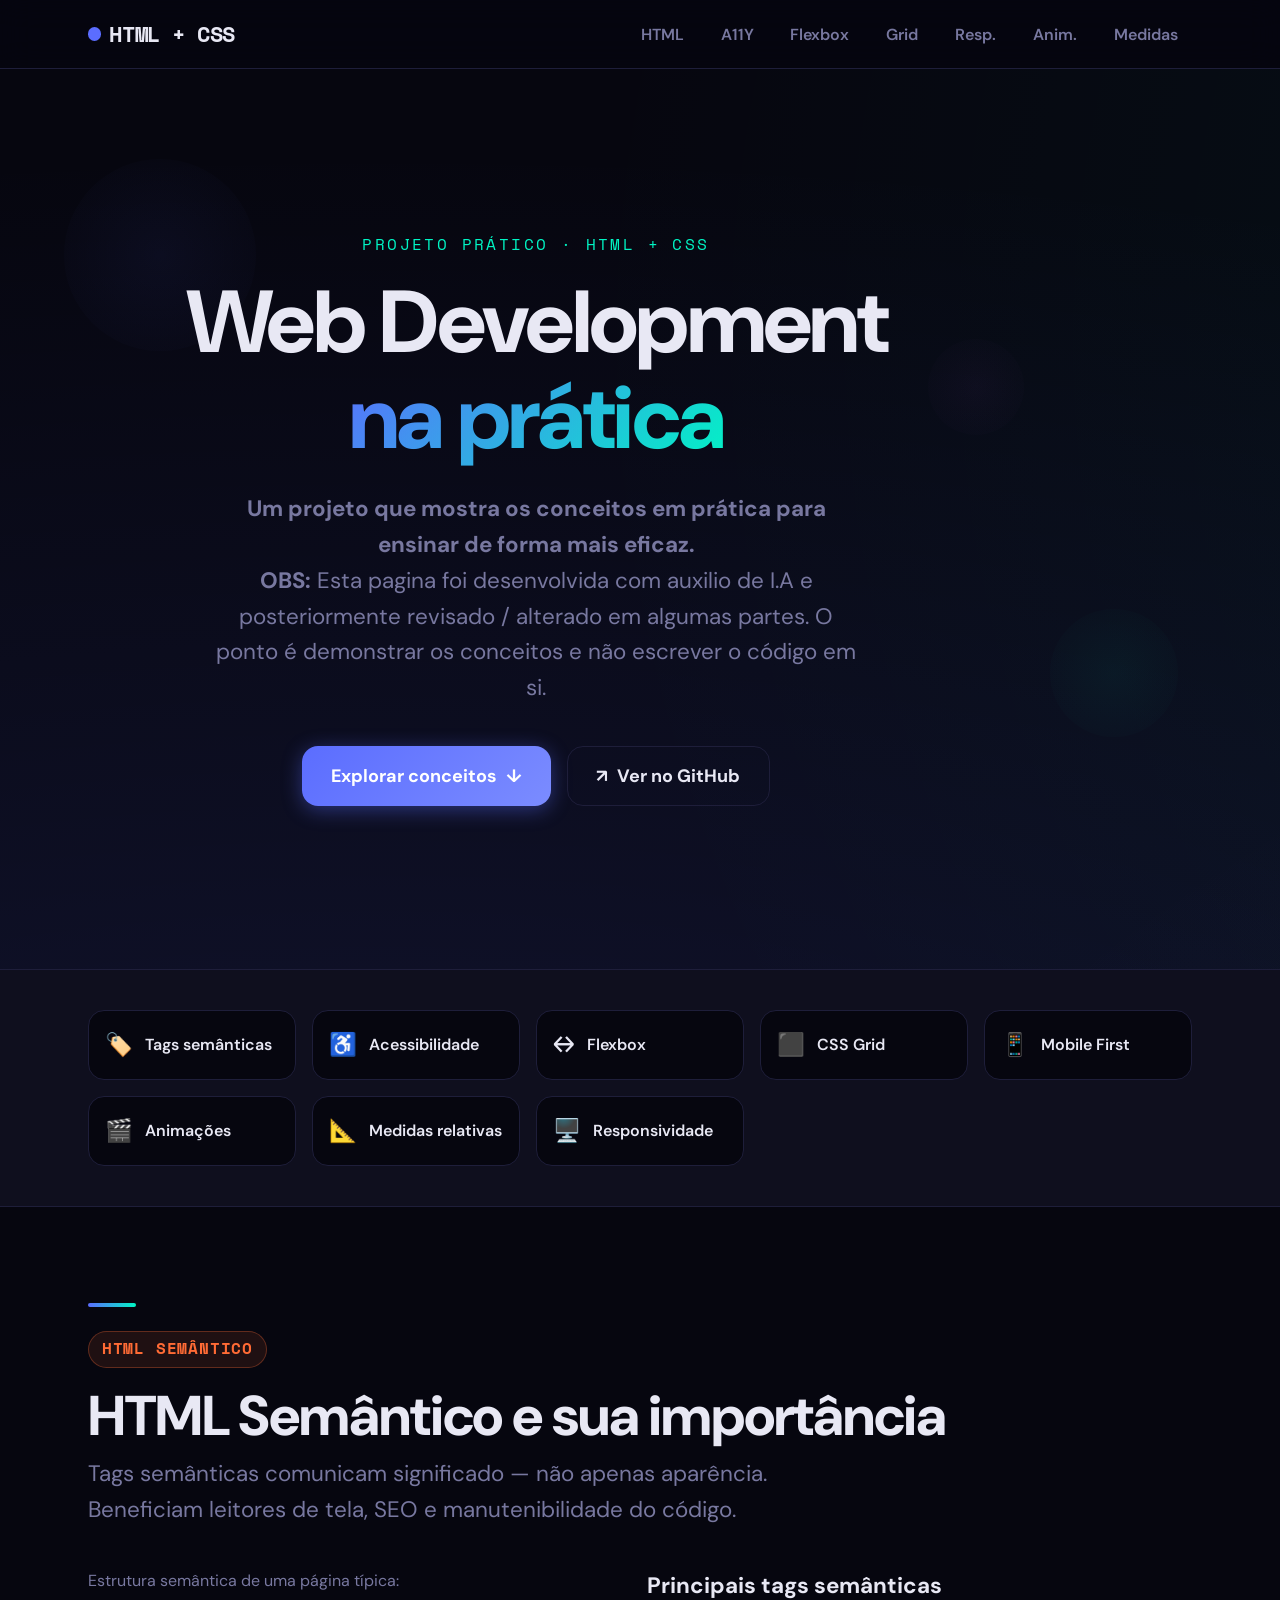
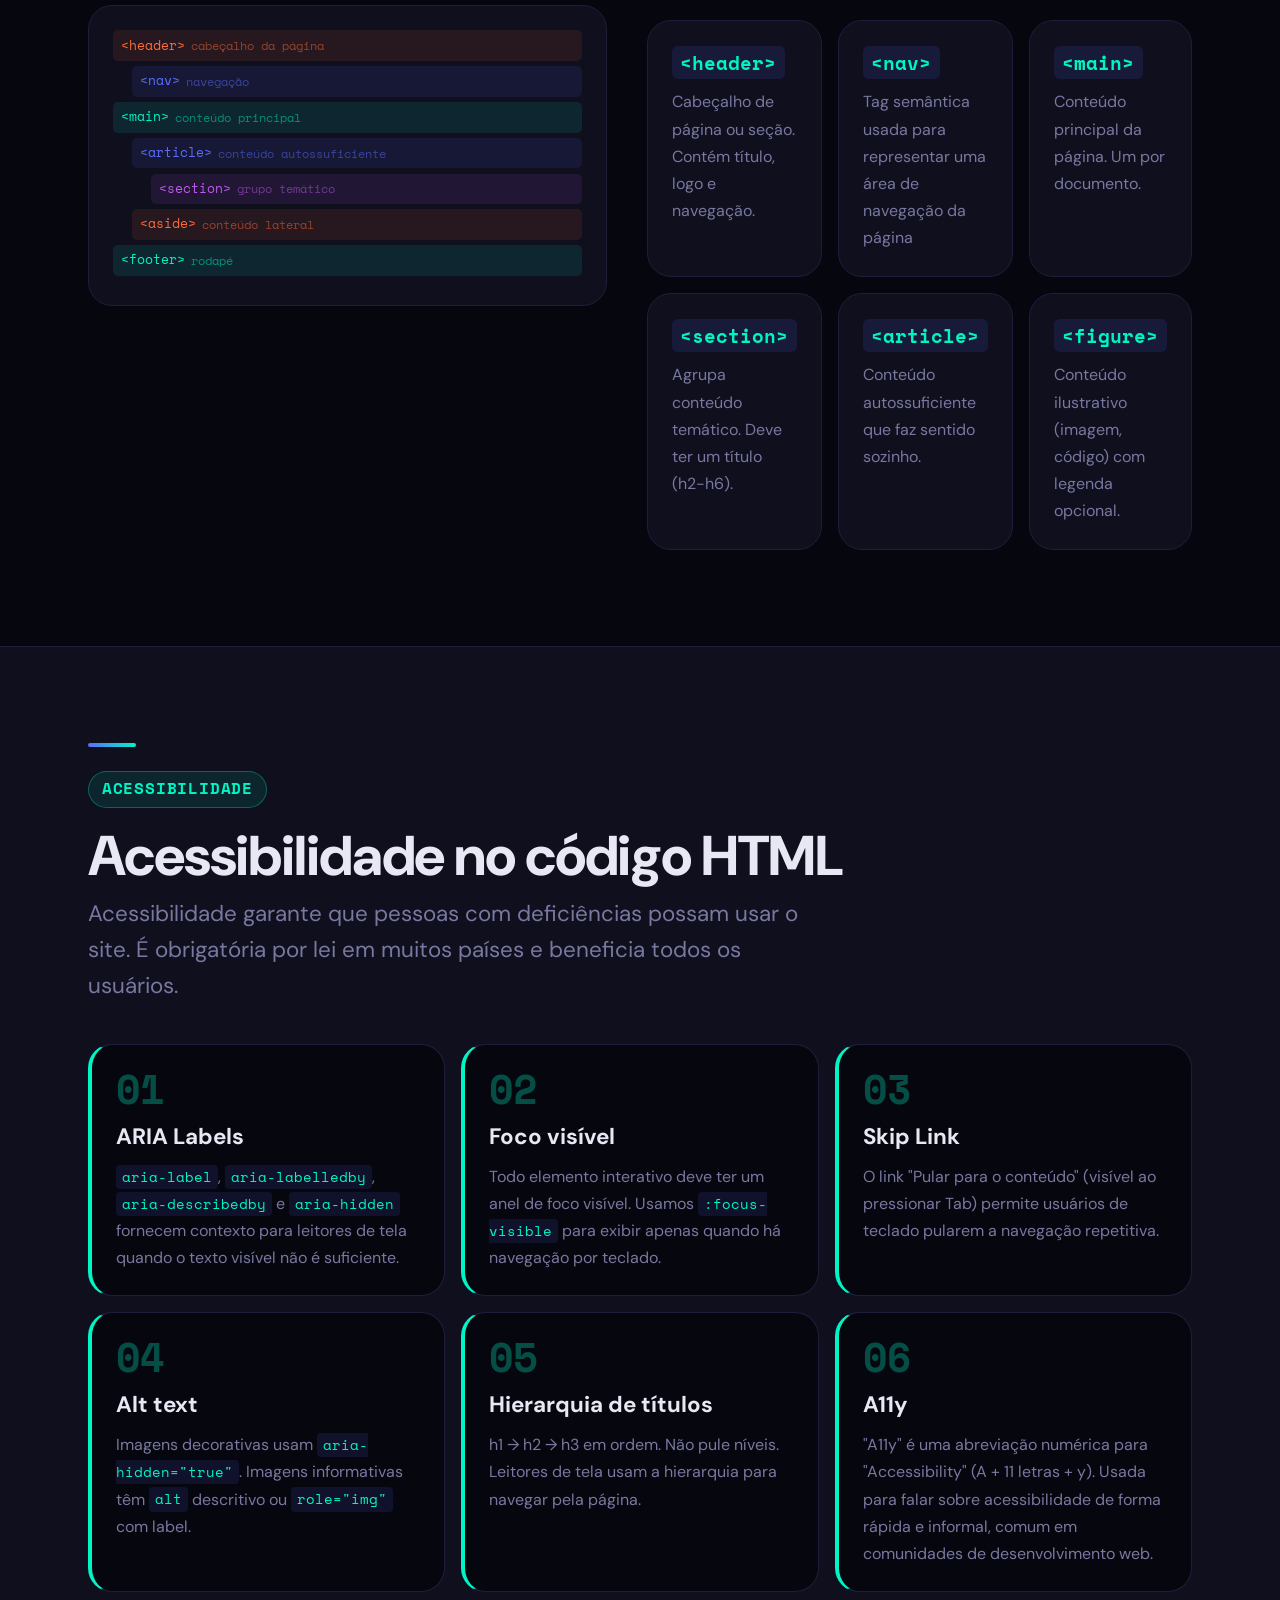
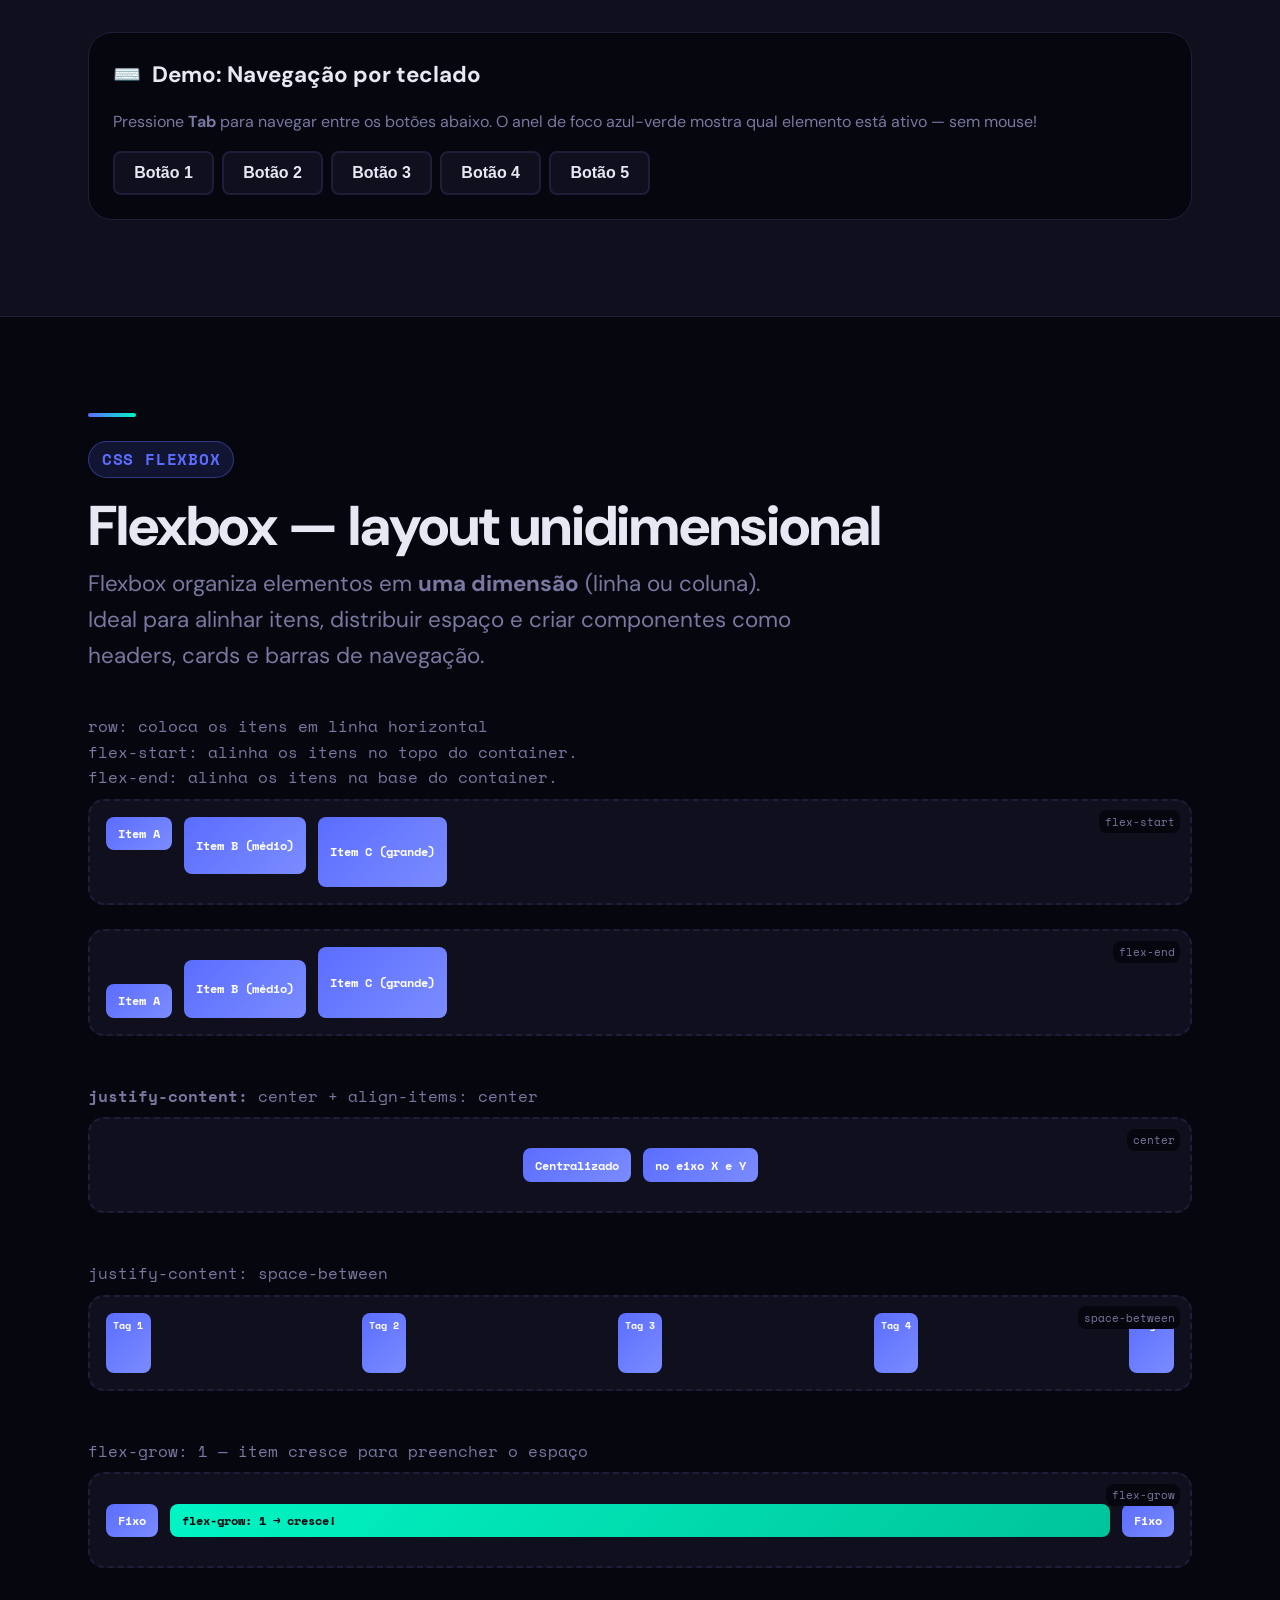
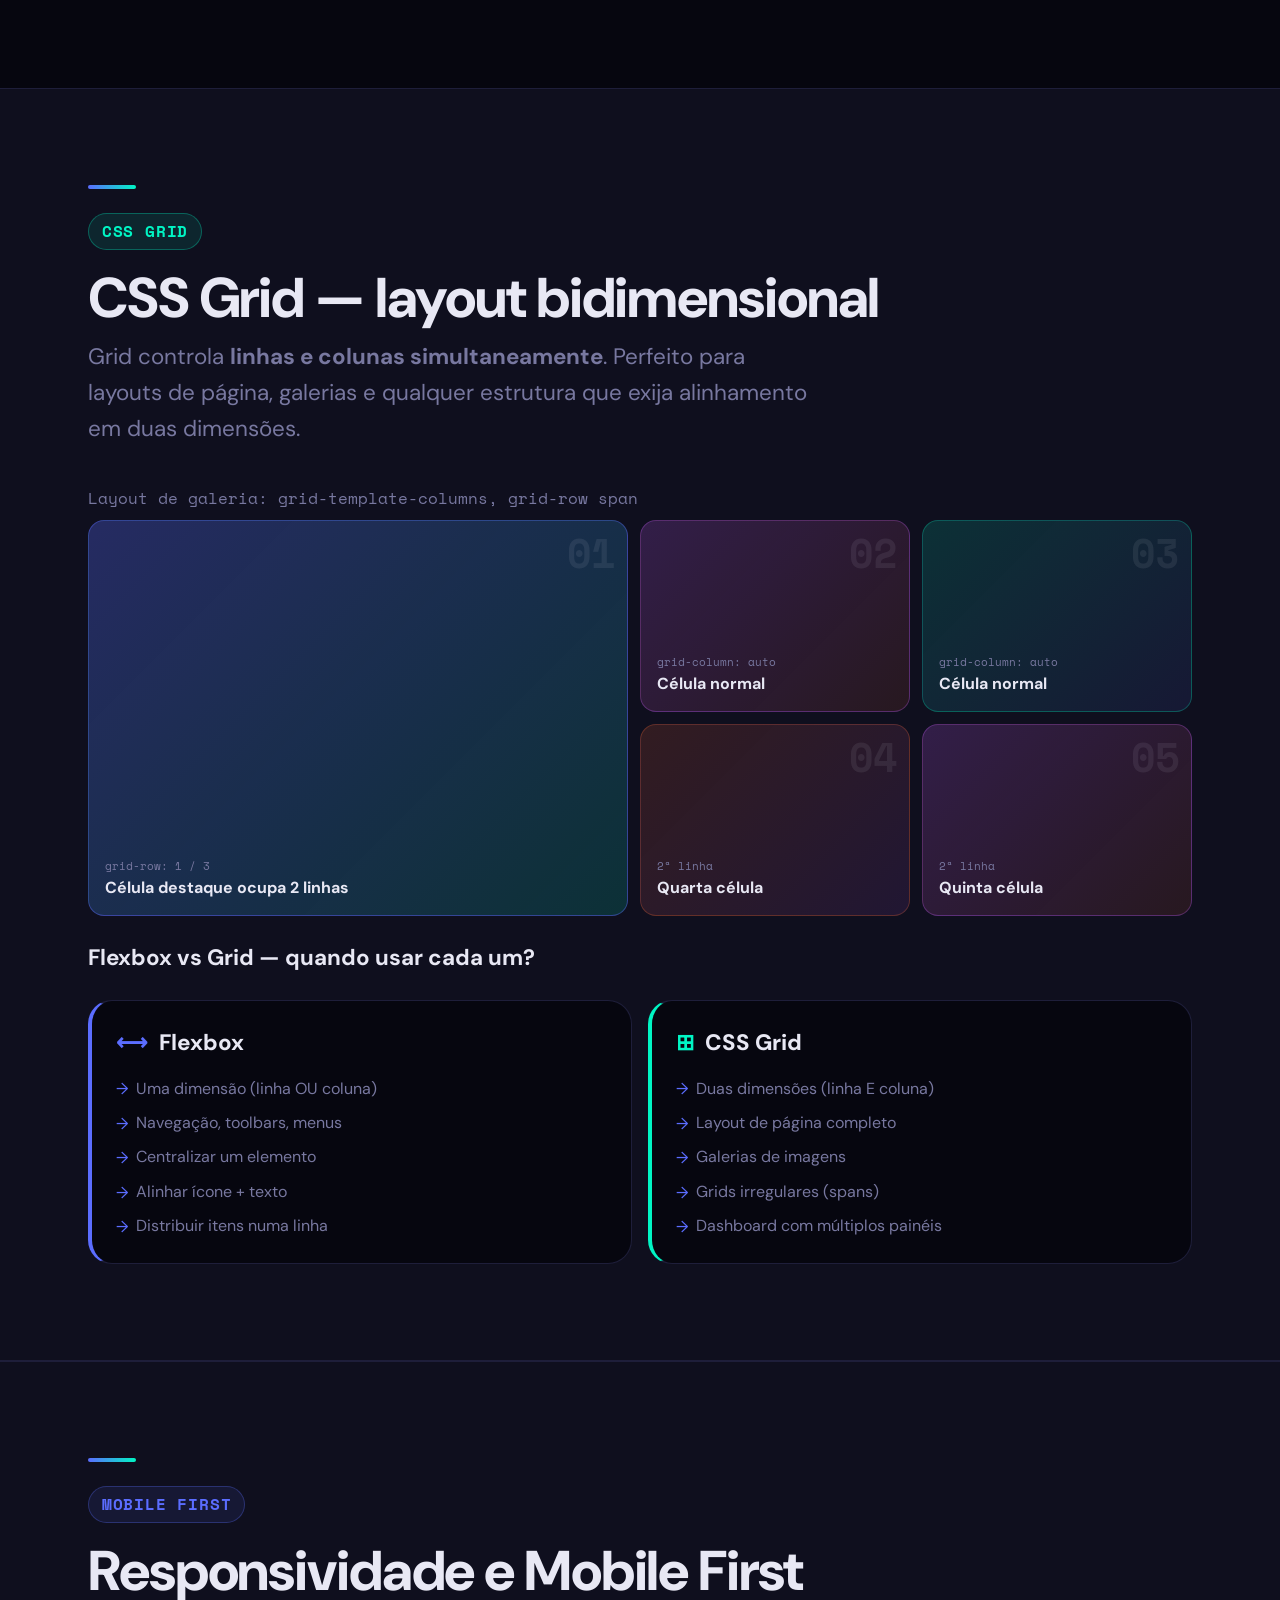
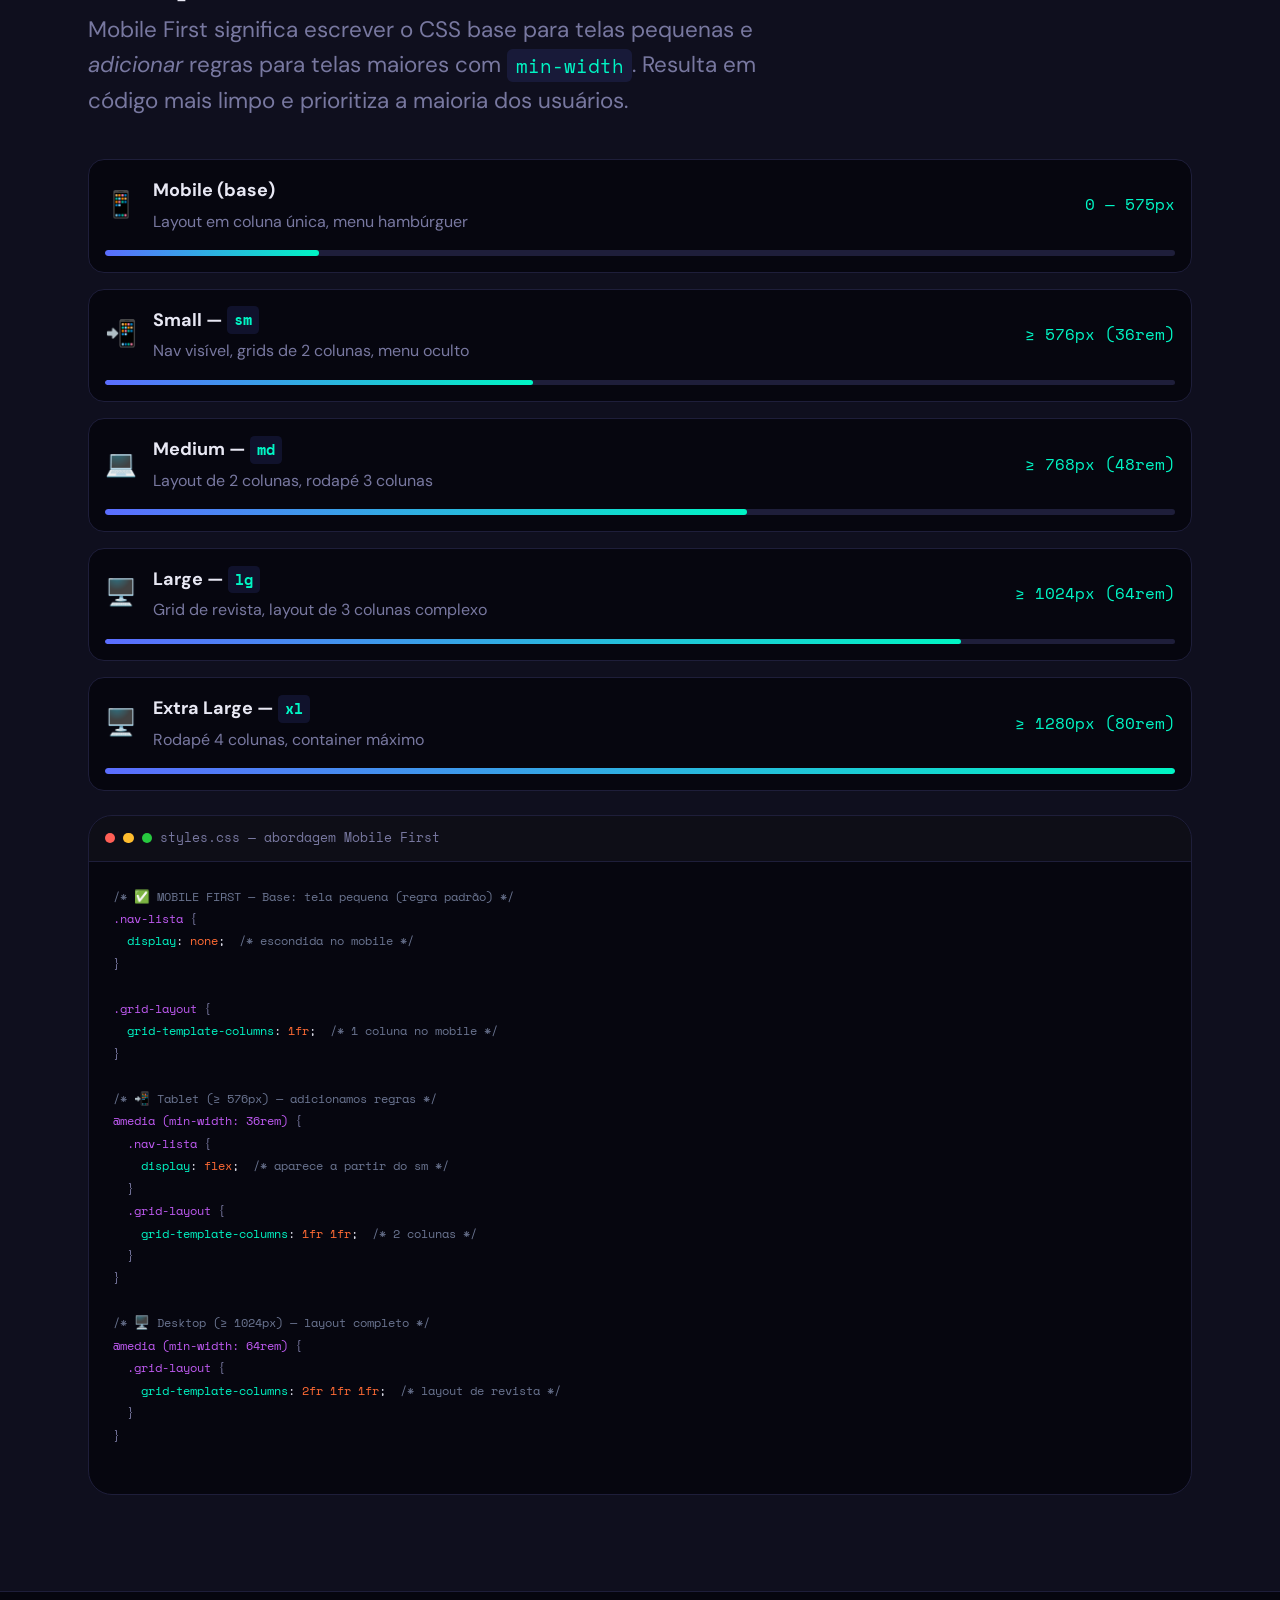
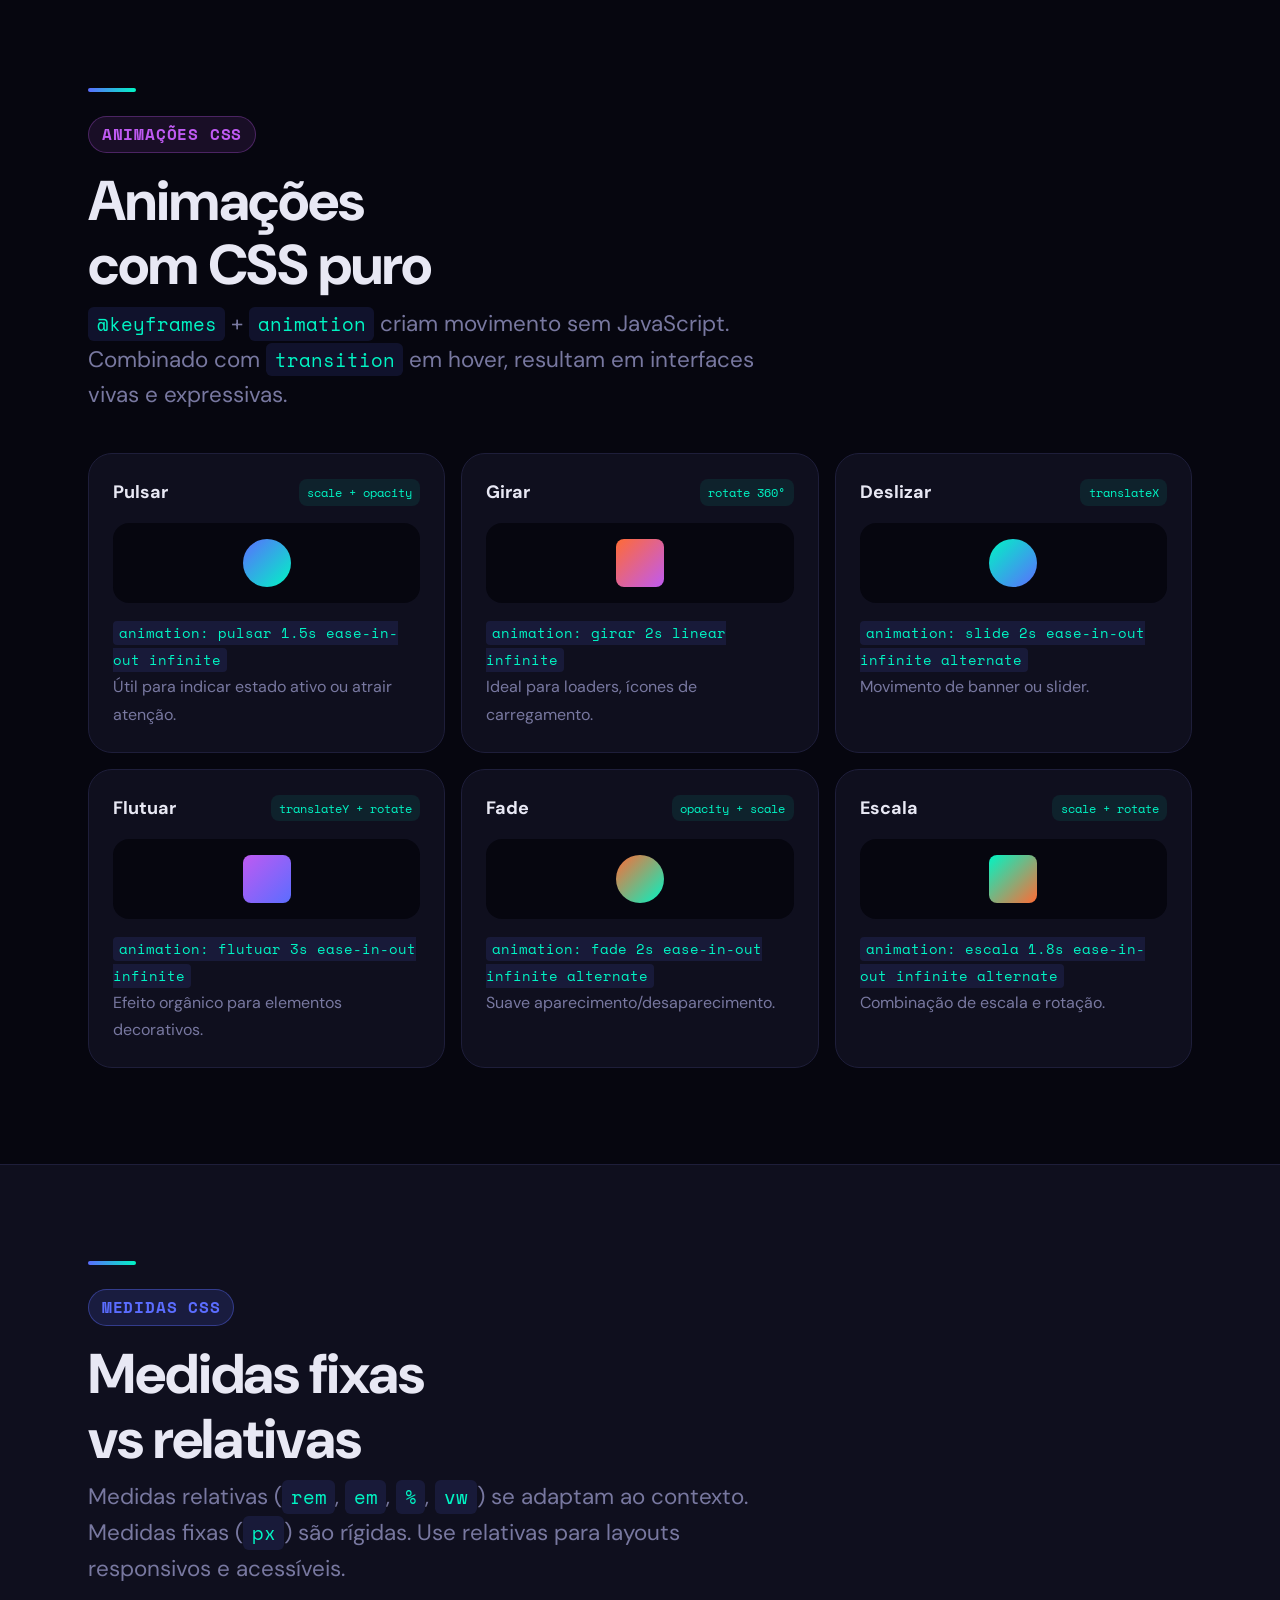
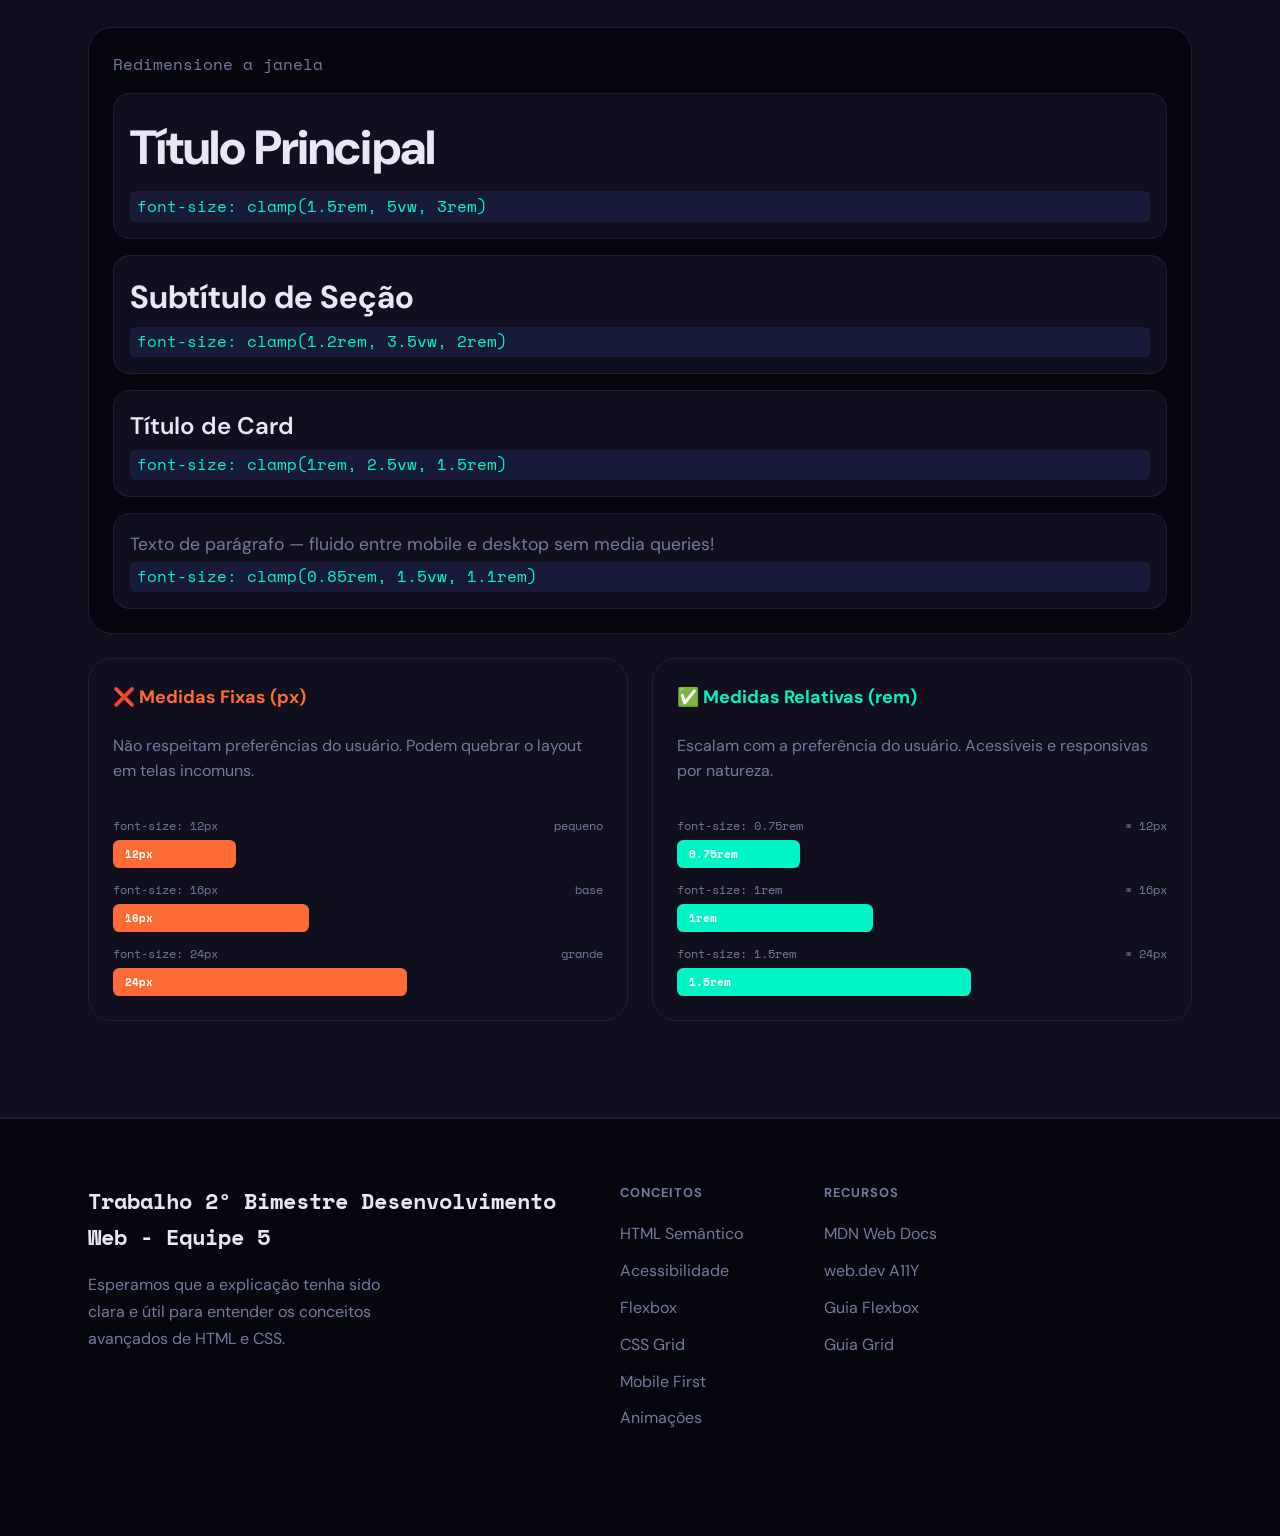
==== index.html @ cec7616c "coreção da pasta principal" ====
<!DOCTYPE html>
<html lang="pt-BR">
  <!--
    ============================================================
    PROJETO: Conceitos — HTML + CSS 
    CONCEITOS DEMONSTRADOS:
      HTML Semântico e Acessibilidade
      Flexbox
      CSS Grid
      Mobile First
      Medidas Relativas vs Fixas
      Responsividade
      Animações CSS
    ============================================================
  -->

  <!-- SEMÂNTICA: <html lang> informa o idioma ao leitor de tela -->
  <head>
    <meta charset="UTF-8" />
    <!-- ACESSIBILIDADE: viewport permite zoom sem quebrar layout -->
    <meta name="viewport" content="width=device-width, initial-scale=1.0" />
    <!-- ACESSIBILIDADE: meta description para SEO (Search Engine Optimization ou Otimização para Mecanismos de Busca) e leitores de tela -->
    <meta
      name="description"
      content="Demonstração HTML semântico, acessibilidade, Flexbox, Grid, responsividade e animações CSS."
    />
    <title>Conceitos — HTML + CSS </title>

    <!-- Google Fonts: aparentemente melhor escolha com carater editorial (recomendação chatGPT) -->
    <link rel="preconnect" href="https://fonts.googleapis.com" />
    <link rel="preconnect" href="https://fonts.gstatic.com" crossorigin />
    <link
      href="https://fonts.googleapis.com/css2?family=Space+Mono:ital,wght@0,400;0,700;1,400&family=DM+Sans:ital,opsz,wght@0,9..40,300;0,9..40,600;0,9..40,800;1,9..40,300&display=swap"
      rel="stylesheet"
    />

    <!-- Link para o arquivo CSS externo -->
    <link rel="stylesheet" href="Config Css.css" />
  </head>

  <!-- SEMÂNTICA: <body> contém todo o conteúdo visível da página -->
  <body>
    <!-- ACESSIBILIDADE: Skip link — invisível normalmente, aparece no foco de teclado -->
    <a class="skip-link" href="#conteudo-principal">Pular para o conteúdo principal</a>

    <!-- SEMÂNTICA: <header> identifica o cabeçalho da página -->
    <header class="cabecalho" role="banner">
      <div class="container">
        <div class="cabecalho-interno">
          <!-- SEMÂNTICA: <a> com href="#" vai para o topo; identidade da página -->
          <a href="#" class="logo" aria-label="Conceitos - Página inicial">
            <span class="logo-ponto" aria-hidden="true"></span>
            HTML + CSS
          </a>

          <!-- SEMÂNTICA: <nav> identifica bloco de navegação principal -->
          <!-- ACESSIBILIDADE: aria-label diferencia múltiplas navs -->
          <nav aria-label="Navegação principal">
            <!-- ACESSIBILIDADE: aria-expanded e aria-controls no botão de menu -->
            <button
              class="btn-menu"
              id="btn-menu"
              aria-expanded="false"
              aria-controls="menu-principal"
              aria-label="Abrir menu de navegação"
            >
              <span aria-hidden="true"></span>
              <span aria-hidden="true"></span>
              <span aria-hidden="true"></span>
            </button>

            <!-- SEMÂNTICA: <ul> para lista de links -->
            <ul class="nav-lista" id="menu-principal" role="list">
              <li><a href="#semantica" class="nav-link">HTML</a></li>
              <li><a href="#acessibilidade" class="nav-link">A11Y</a></li>
              <li><a href="#flexbox" class="nav-link">Flexbox</a></li>
              <li><a href="#grid" class="nav-link">Grid</a></li>
              <li><a href="#responsividade" class="nav-link">Resp.</a></li>
              <li><a href="#animacoes" class="nav-link">Anim.</a></li>
              <li><a href="#medidas-avancadas" class="nav-link">Medidas</a></li>
            </ul>
          </nav>
        </div>
      </div>
    </header>

    <!-- SEMÂNTICA: <main> contém o conteúdo principal único da página -->
    <!-- ACESSIBILIDADE: id="conteudo-principal" é alvo do skip link -->
    <main id="conteudo-principal" tabindex="-1">

      <!-- ================================================
           HERO
           ================================================ -->
      <!-- SEMÂNTICA: <section> agrupa conteúdo temático -->
      <section class="hero" aria-labelledby="hero-titulo">
        <!-- Partículas decorativas (aria-hidden = não lidas por leitores de tela) -->
        <div aria-hidden="true">
          <div class="hero-particula" style="width:12rem;height:12rem;top:10%;left:5%;background:radial-gradient(circle,rgba(91,109,255,0.2),transparent);animation-duration:8s;"></div>
          <div class="hero-particula" style="width:8rem;height:8rem;top:60%;right:8%;background:radial-gradient(circle,rgba(0,245,196,0.15),transparent);animation-duration:11s;animation-delay:-3s;"></div>
          <div class="hero-particula" style="width:6rem;height:6rem;top:30%;right:20%;background:radial-gradient(circle,rgba(191,90,242,0.12),transparent);animation-duration:9s;animation-delay:-5s;"></div>
        </div>

        <div class="container">
          <div class="hero-conteudo">
            <p class="hero-eyebrow">Projeto Prático · HTML + CSS</p>
            <!-- SEMÂNTICA: <h1> título principal da página — só um por página -->
            <h1 class="hero-titulo" id="hero-titulo">
              Web Development<br /><span>na prática</span>
            </h1>
            <!-- SEMÂNTICA: <p> parágrafo de texto -->
            <p class="hero-descricao">
              <strong>Um projeto que mostra os conceitos em prática para ensinar de forma mais eficaz.</strong> <br /> 
              <strong>OBS:</strong> Esta pagina foi desenvolvida com auxilio de I.A e posteriormente revisado / alterado em algumas partes. O ponto é 
              demonstrar os conceitos e não escrever o código em si.
            </p>

            <div class="hero-botoes">
              <!-- ACESSIBILIDADE: links descritivos (não "clique aqui") -->
              <a href="#semantica" class="btn btn-primario">
                Explorar conceitos
                <span aria-hidden="true">↓</span>
              </a>
              <a
                href="https://github.com/Erikzera99/Univille/tree/main/Projeto_Conceitos%20HTML%2BCSS"
                class="btn btn-secundario"
                target="_blank"
                rel="noopener noreferrer"
              >
                <span aria-hidden="true">↗</span>
                Ver no GitHub
              </a>
            </div>

          </div>
        </div>
      </section>

      <!-- Barra de conceitos rápidos -->
      <div class="secao-conceitos" aria-label="Lista de conceitos aplicados">
        <div class="container">
          <!-- GRID: auto-fill distribui itens automaticamente -->
          <div class="conceitos-grid" role="list">
            <div class="conceito-item" role="listitem"><span class="conceito-icone" aria-hidden="true">🏷️</span> Tags semânticas</div>
            <div class="conceito-item" role="listitem"><span class="conceito-icone" aria-hidden="true">♿</span> Acessibilidade</div>
            <div class="conceito-item" role="listitem"><span class="conceito-icone" aria-hidden="true">↔️</span> Flexbox</div>
            <div class="conceito-item" role="listitem"><span class="conceito-icone" aria-hidden="true">⬛</span> CSS Grid</div>
            <div class="conceito-item" role="listitem"><span class="conceito-icone" aria-hidden="true">📱</span> Mobile First</div>
            <div class="conceito-item" role="listitem"><span class="conceito-icone" aria-hidden="true">🎬</span> Animações</div>
            <div class="conceito-item" role="listitem"><span class="conceito-icone" aria-hidden="true">📐</span> Medidas relativas</div>
            <div class="conceito-item" role="listitem"><span class="conceito-icone" aria-hidden="true">🖥️</span> Responsividade</div>
          </div>
        </div>
      </div>

      <!-- ================================================
           SEÇÃO 1: HTML SEMÂNTICO
           ================================================ -->
      <section id="semantica" aria-labelledby="titulo-semantica">
        <div class="container">
          <div class="linha-decorativa" aria-hidden="true"></div>
          <span class="badge badge--html" style="margin-bottom:1rem;display:inline-flex;">HTML Semântico</span>
          <!-- SEMÂNTICA: <h2> subcabeçalho — hierarquia h1 > h2 > h3 -->
          <h2 class="secao-titulo" id="titulo-semantica">
            HTML Semântico e sua importância
          </h2>
          <p class="secao-subtitulo">
            Tags semânticas comunicam significado — não apenas aparência. 
            Beneficiam leitores de tela, SEO e manutenibilidade do código.
          </p>

          <div class="semantica-layout">
            <!-- Mapa visual da estrutura HTML semântica -->
            <!-- SEMÂNTICA: <figure> + <figcaption> para conteúdo com legenda -->
            <figure>
              <figcaption style="font-size:var(--fonte-sm);color:var(--cor-texto-mudo);margin-bottom:0.75rem;">
                Estrutura semântica de uma página típica:
              </figcaption>
              <div class="html-map" role="img" aria-label="Diagrama mostrando hierarquia de tags HTML semânticas">
                <div class="html-map-tag tag--header">
                  <span>&#60;header&#62;</span>
                  <span style="opacity:0.5;font-size:0.75rem;">cabeçalho da página</span>
                </div>
                <div class="html-map-tag tag--nav">
                  <span>&#60;nav&#62;</span>
                  <span style="opacity:0.5;font-size:0.75rem;">navegação</span>
                </div>
                <div class="html-map-tag tag--main">
                  <span>&#60;main&#62;</span>
                  <span style="opacity:0.5;font-size:0.75rem;">conteúdo principal</span>
                </div>
                <div class="html-map-tag tag--article">
                  <span>&#60;article&#62;</span>
                  <span style="opacity:0.5;font-size:0.75rem;">conteúdo autossuficiente</span>
                  <!-- article: conteúdo que faria sentido mesmo se fosse separado do restante do site -->
                </div>
                <div class="html-map-tag tag--section">
                  <span>&#60;section&#62;</span>
                  <span style="opacity:0.5;font-size:0.75rem;">grupo temático</span>
                  <!-- section: serve para agrupar um conjunto de informações que pertencem ao mesmo tema dentro da página -->
                </div>
                <div class="html-map-tag tag--aside">
                  <span>&#60;aside&#62;</span>
                  <span style="opacity:0.5;font-size:0.75rem;">conteúdo lateral</span>
                </div>
                <div class="html-map-tag tag--footer">
                  <span>&#60;footer&#62;</span>
                  <span style="opacity:0.5;font-size:0.75rem;">rodapé</span>
                </div>
              </div>
            </figure>

            <!-- Grid de tags semânticas -->
            <div>
              <h3 style="font-size:var(--fonte-md);font-weight:700;margin-bottom:var(--espaco-sm);">
                Principais tags semânticas
              </h3>
              <div class="tags-grid">
                <!-- SEMÂNTICA: <article> para conteúdo independente -->
                <article class="card">
                  <h4 class="card-titulo"><code>&lt;header&gt;</code></h4>
                  <p class="card-texto">Cabeçalho de página ou seção. Contém título, logo e navegação.</p>
                </article>
                <article class="card">
                  <h4 class="card-titulo"><code>&lt;nav&gt;</code></h4>
                  <p class="card-texto">Tag semântica usada para representar uma área de navegação da página</p>
                </article>
                <article class="card">
                  <h4 class="card-titulo"><code>&lt;main&gt;</code></h4>
                  <p class="card-texto">Conteúdo principal da página. Um por documento.</p>
                </article>
                <article class="card">
                  <h4 class="card-titulo"><code>&lt;section&gt;</code></h4>
                  <p class="card-texto">Agrupa conteúdo temático. Deve ter um título (h2-h6).</p>
                </article>
                <article class="card">
                  <h4 class="card-titulo"><code>&lt;article&gt;</code></h4>
                  <p class="card-texto">Conteúdo autossuficiente que faz sentido sozinho.</p>
                </article>
                <article class="card">
                  <h4 class="card-titulo"><code>&lt;figure&gt;</code></h4>
                  <p class="card-texto">Conteúdo ilustrativo (imagem, código) com legenda opcional.</p>
                </article>
              </div>
            </div>
          </div>
        </div>
      </section>

      <!-- ================================================
           SEÇÃO 2: ACESSIBILIDADE
           ================================================ -->
      <section id="acessibilidade" aria-labelledby="titulo-acessibilidade">
        <div class="container">
          <div class="linha-decorativa" aria-hidden="true"></div>
          <span class="badge badge--grid" style="margin-bottom:1rem;display:inline-flex;">Acessibilidade</span>
          <h2 class="secao-titulo" id="titulo-acessibilidade">
            Acessibilidade no código HTML
          </h2>
          <p class="secao-subtitulo">
            Acessibilidade garante que pessoas com deficiências possam usar 
            o site. É obrigatória por lei em muitos países e beneficia todos os usuários.
          </p>

          <!-- Grid de práticas de acessibilidade -->
          <div class="acessibilidade-grid">
            <div class="a11y-card">
              <div class="a11y-numero" aria-hidden="true">01</div>
              <h3 class="card-titulo">ARIA Labels</h3>
              <p class="card-texto">
                <code>aria-label</code>, <code>aria-labelledby</code>, <code>aria-describedby</code> e <code>aria-hidden</code>
                fornecem contexto para leitores de tela quando o texto visível não é suficiente.
              </p>
              <!-- Aria Hidden é utilizado quando o elemento existe visualmente na tela, mas deve ser ignorado por tecnologias assistivas 
               normalmente utilizado para elementos decorativos -->
            </div>
            <div class="a11y-card">
              <div class="a11y-numero" aria-hidden="true">02</div>
              <h3 class="card-titulo">Foco visível</h3>
              <p class="card-texto">
                Todo elemento interativo deve ter um anel de foco visível. Usamos 
                <code>:focus-visible</code> para exibir apenas quando há navegação por teclado.
              </p>
            </div>
            <div class="a11y-card">
              <div class="a11y-numero" aria-hidden="true">03</div>
              <h3 class="card-titulo">Skip Link</h3>
              <p class="card-texto">
                O link "Pular para o conteúdo" (visível ao pressionar Tab) permite 
                usuários de teclado pularem a navegação repetitiva.
              </p>
            </div>
            <div class="a11y-card">
              <div class="a11y-numero" aria-hidden="true">04</div>
              <h3 class="card-titulo">Alt text</h3>
              <p class="card-texto">
                Imagens decorativas usam <code>aria-hidden="true"</code>. Imagens 
                informativas têm <code>alt</code> descritivo ou <code>role="img"</code> com label.
              </p>
            </div>
            <div class="a11y-card">
              <div class="a11y-numero" aria-hidden="true">05</div>
              <h3 class="card-titulo">Hierarquia de títulos</h3>
              <p class="card-texto">
                h1 → h2 → h3 em ordem. Não pule níveis. Leitores de tela usam 
                a hierarquia para navegar pela página.
              </p>
            </div>
            <div class="a11y-card">
              <div class="a11y-numero" aria-hidden="true">06</div>
              <h3 class="card-titulo">A11y</h3>
              <p class="card-texto">
                "A11y" é uma abreviação numérica para "Accessibility" (A + 11 letras + y). 
                Usada para falar sobre acessibilidade de forma rápida e informal, comum em comunidades de desenvolvimento web.
              </p>
            </div>
          </div>

          <!-- Demo de navegação por teclado -->
          <div class="keyboard-demo">
            <div class="keyboard-demo-title">
              <span aria-hidden="true">⌨️</span>
              Demo: Navegação por teclado
            </div>
            <p class="keyboard-demo-instrucao">
              Pressione <strong>Tab</strong> para navegar entre os botões abaixo. 
              O anel de foco azul-verde mostra qual elemento está ativo — sem mouse!
            </p>
            <div class="keyboard-demo-botoes" role="group" aria-label="Botões de demonstração de navegação por teclado">
              <button class="demo-btn">Botão 1</button>
              <button class="demo-btn">Botão 2</button>
              <button class="demo-btn">Botão 3</button>
              <button class="demo-btn">Botão 4</button>
              <button class="demo-btn">Botão 5</button>
            </div>
          </div>
        </div>
      </section>

      <!-- ================================================
           SEÇÃO 3: FLEXBOX
           ================================================ -->
      <section id="flexbox" aria-labelledby="titulo-flexbox">
        <div class="container">
          <div class="linha-decorativa" aria-hidden="true"></div>
          <span class="badge badge--flex" style="margin-bottom:1rem;display:inline-flex;">CSS Flexbox</span>
          <h2 class="secao-titulo" id="titulo-flexbox">
            Flexbox — layout unidimensional
          </h2>
          <p class="secao-subtitulo">
            Flexbox organiza elementos em <strong>uma dimensão</strong> (linha ou coluna). 
            Ideal para alinhar itens, distribuir espaço e criar componentes como headers, 
            cards e barras de navegação.
          </p>

          <!-- Demos visuais das propriedades do Flexbox -->
          <div class="flex-demo-container">

            <div>
              <p class="flex-demo-titulo">row: coloca os itens em linha horizontal </br> flex-start: alinha os itens no topo do container.
              </br> flex-end: alinha os itens na base do container. </p>
              <div class="flex-box flex-box--row flex-box--flex-start" aria-label="Demonstração: itens em linha alinhados ao topo">
                <div class="flex-item">Item A</div>
                <div class="flex-item" style="padding-block:1.2rem;">Item B (médio)</div>
                <div class="flex-item" style="padding-block:1.6rem;">Item C (grande)</div>
                <span class="flex-label">flex-start</span>
              </div>

              <div class="flex-box flex-box--row flex-box--flex-end" aria-label="Demonstração: itens em linha alinhados ao topo">
                <div class="flex-item">Item A</div>
                <div class="flex-item" style="padding-block:1.2rem;">Item B (médio)</div>
                <div class="flex-item" style="padding-block:1.6rem;">Item C (grande)</div>
                <span class="flex-label">flex-end</span>
              </div>
            </div>

            <div>
              <p class="flex-demo-titulo"><strong>justify-content:</strong> center + align-items: center</p>
              <div class="flex-box flex-box--center" aria-label="Demonstração: itens centralizados">
                <div class="flex-item">Centralizado</div>
                <div class="flex-item">no eixo X e Y</div>
                <span class="flex-label">center</span>
              </div>
            </div>

            <div>
              <p class="flex-demo-titulo">justify-content: space-between</p>
              <div class="flex-box flex-box--between" aria-label="Demonstração: espaço entre itens">
                <div class="flex-item flex-item--small">Tag 1</div>
                <div class="flex-item flex-item--small">Tag 2</div>
                <div class="flex-item flex-item--small">Tag 3</div>
                <div class="flex-item flex-item--small">Tag 4</div>
                <div class="flex-item flex-item--small">Tag 5</div>
                <span class="flex-label">space-between</span>
              </div>
            </div>

            <div>
              <p class="flex-demo-titulo">flex-grow: 1 — item cresce para preencher o espaço</p>
              <div class="flex-box" style="flex-direction:row;align-items:center;" aria-label="Demonstração: item que cresce para preencher espaço disponível">
                <div class="flex-item">Fixo</div>
                <div class="flex-item flex-item--grow">flex-grow: 1 → cresce!</div>
                <div class="flex-item">Fixo</div>
                <span class="flex-label">flex-grow</span>
              </div>
            </div>

          </div>
        </div>
      </section>

      <!-- ================================================
           SEÇÃO 4: CSS GRID
           ================================================ -->
      <section id="grid" aria-labelledby="titulo-grid">
        <div class="container">
          <div class="linha-decorativa" aria-hidden="true"></div>
          <span class="badge badge--grid" style="margin-bottom:1rem;display:inline-flex;">CSS Grid</span>
          <h2 class="secao-titulo" id="titulo-grid">
            CSS Grid — layout bidimensional
          </h2>
          <p class="secao-subtitulo">
            Grid controla <strong>linhas e colunas simultaneamente</strong>. 
            Perfeito para layouts de página, galerias e qualquer estrutura 
            que exija alinhamento em duas dimensões.
          </p>

          <div class="grid-demo-wrapper">
            <!-- Layout de galeria — demo visual de grid complexo -->
            <div>
              <p class="flex-demo-titulo" style="margin-bottom:0.5rem;">
                Layout de galeria: grid-template-columns, grid-row span
              </p>
              <div class="grid-revista" role="list" aria-label="Demonstração de layout grid estilo galeria">
                <div class="grid-cel grid-cel--destaque" role="listitem">
                  <span class="grid-cel-numero" aria-hidden="true">01</span>
                  <p class="grid-cel-label">grid-row: 1 / 3</p>
                  <p class="grid-cel-titulo">Célula destaque ocupa 2 linhas</p>
                </div>
                <div class="grid-cel grid-cel--secundario" role="listitem">
                  <span class="grid-cel-numero" aria-hidden="true">02</span>
                  <p class="grid-cel-label">grid-column: auto</p>
                  <p class="grid-cel-titulo">Célula normal</p>
                </div>
                <div class="grid-cel grid-cel--terciario" role="listitem">
                  <span class="grid-cel-numero" aria-hidden="true">03</span>
                  <p class="grid-cel-label">grid-column: auto</p>
                  <p class="grid-cel-titulo">Célula normal</p>
                </div>
                <div class="grid-cel grid-cel--quatro" role="listitem">
                  <span class="grid-cel-numero" aria-hidden="true">04</span>
                  <p class="grid-cel-label">2ª linha</p>
                  <p class="grid-cel-titulo">Quarta célula</p>
                </div>
                <div class="grid-cel grid-cel--secundario" role="listitem">
                  <span class="grid-cel-numero" aria-hidden="true">05</span>
                  <p class="grid-cel-label">2ª linha</p>
                  <p class="grid-cel-titulo">Quinta célula</p>
                </div>
              </div>
            </div>

            <!-- Comparação Flexbox vs Grid -->
            <div>
              <h3 style="font-size:var(--fonte-md);font-weight:700;margin-bottom:var(--espaco-sm);">
                Flexbox vs Grid — quando usar cada um?
              </h3>
              <div class="comparacao-grid">
                <div class="comparacao-card" style="border-left:4px solid var(--cor-primaria);">
                  <h4 class="comparacao-titulo">
                    <span style="color:var(--cor-primaria)">⟷</span> Flexbox
                  </h4>
                  <ul class="comparacao-lista">
                    <li>Uma dimensão (linha OU coluna)</li>
                    <li>Navegação, toolbars, menus</li>
                    <li>Centralizar um elemento</li>
                    <li>Alinhar ícone + texto</li>
                    <li>Distribuir itens numa linha</li>
                  </ul>
                </div>
                <div class="comparacao-card" style="border-left:4px solid var(--cor-acento);">
                  <h4 class="comparacao-titulo">
                    <span style="color:var(--cor-acento)">⊞</span> CSS Grid
                  </h4>
                  <ul class="comparacao-lista">
                    <li>Duas dimensões (linha E coluna)</li>
                    <li>Layout de página completo</li>
                    <li>Galerias de imagens</li>
                    <li>Grids irregulares (spans)</li>
                    <li>Dashboard com múltiplos painéis</li>
                  </ul>
                </div>
              </div>
            </div>
          </div>
        </div>
      </section>

      <!-- ================================================
           SEÇÃO 5: RESPONSIVIDADE / MOBILE FIRST
           ================================================ -->
      <section id="responsividade" aria-labelledby="titulo-responsividade">
        <div class="container">
          <div class="linha-decorativa" aria-hidden="true"></div>
          <span class="badge badge--resp" style="margin-bottom:1rem;display:inline-flex;">Mobile First</span>
          <h2 class="secao-titulo" id="titulo-responsividade">
            Responsividade e Mobile First
          </h2>
          <p class="secao-subtitulo">
            Mobile First significa escrever o CSS base para telas pequenas e 
            <em>adicionar</em> regras para telas maiores com <code>min-width</code>. 
            Resulta em código mais limpo e prioritiza a maioria dos usuários.
          </p>

          <!-- Visualização dos breakpoints -->
          <div class="breakpoints-visual" role="list" aria-label="Breakpoints utilizados neste projeto">

            <div class="breakpoint-item" role="listitem">
              <span class="breakpoint-icone" aria-hidden="true">📱</span>
              <div class="breakpoint-info">
                <span class="breakpoint-nome">Mobile (base)</span>
                <span class="breakpoint-desc">Layout em coluna única, menu hambúrguer</span>
              </div>
              <span class="breakpoint-valor">0 — 575px</span>
              <div class="breakpoint-barra-wrap" aria-hidden="true">
                <div class="breakpoint-barra" style="--largura-final:20%;"></div>
              </div>
            </div>

            <div class="breakpoint-item" role="listitem">
              <span class="breakpoint-icone" aria-hidden="true">📲</span>
              <div class="breakpoint-info">
                <span class="breakpoint-nome">Small — <code>sm</code></span>
                <span class="breakpoint-desc">Nav visível, grids de 2 colunas, menu oculto</span>
              </div>
              <span class="breakpoint-valor">≥ 576px (36rem)</span>
              <div class="breakpoint-barra-wrap" aria-hidden="true">
                <div class="breakpoint-barra" style="--largura-final:40%;"></div>
              </div>
            </div>

            <div class="breakpoint-item" role="listitem">
              <span class="breakpoint-icone" aria-hidden="true">💻</span>
              <div class="breakpoint-info">
                <span class="breakpoint-nome">Medium — <code>md</code></span>
                <span class="breakpoint-desc">Layout de 2 colunas, rodapé 3 colunas</span>
              </div>
              <span class="breakpoint-valor">≥ 768px (48rem)</span>
              <div class="breakpoint-barra-wrap" aria-hidden="true">
                <div class="breakpoint-barra" style="--largura-final:60%;"></div>
              </div>
            </div>

            <div class="breakpoint-item" role="listitem">
              <span class="breakpoint-icone" aria-hidden="true">🖥️</span>
              <div class="breakpoint-info">
                <span class="breakpoint-nome">Large — <code>lg</code></span>
                <span class="breakpoint-desc">Grid de revista, layout de 3 colunas complexo</span>
              </div>
              <span class="breakpoint-valor">≥ 1024px (64rem)</span>
              <div class="breakpoint-barra-wrap" aria-hidden="true">
                <div class="breakpoint-barra" style="--largura-final:80%;"></div>
              </div>
            </div>

            <div class="breakpoint-item" role="listitem">
              <span class="breakpoint-icone" aria-hidden="true">🖥️</span>
              <div class="breakpoint-info">
                <span class="breakpoint-nome">Extra Large — <code>xl</code></span>
                <span class="breakpoint-desc">Rodapé 4 colunas, container máximo</span>
              </div>
              <span class="breakpoint-valor">≥ 1280px (80rem)</span>
              <div class="breakpoint-barra-wrap" aria-hidden="true">
                <div class="breakpoint-barra" style="--largura-final:100%;"></div>
              </div>
            </div>

          </div>

          <!-- Exemplo de código Mobile First -->
          <div class="codigo-bloco" aria-label="Exemplo de código CSS mobile first">
            <div class="codigo-cabecalho">
              <span class="codigo-ponto" style="background:#ff5f56;" aria-hidden="true"></span>
              <span class="codigo-ponto" style="background:#ffbd2e;" aria-hidden="true"></span>
              <span class="codigo-ponto" style="background:#27c93f;" aria-hidden="true"></span>
              styles.css — abordagem Mobile First
            </div>
            <pre class="codigo-conteudo" tabindex="0" aria-label="Código CSS com abordagem mobile first">
<span class="c-comentario">/* ✅ MOBILE FIRST — Base: tela pequena (regra padrão) */</span>
<span class="c-seletor">.nav-lista</span> <span class="c-chave">{</span>
  <span class="c-propriedade">display</span>: <span class="c-valor">none</span>;  <span class="c-comentario">/* escondida no mobile */</span>
<span class="c-chave">}</span>

<span class="c-seletor">.grid-layout</span> <span class="c-chave">{</span>
  <span class="c-propriedade">grid-template-columns</span>: <span class="c-valor">1fr</span>;  <span class="c-comentario">/* 1 coluna no mobile */</span>
<span class="c-chave">}</span>

<span class="c-comentario">/* 📲 Tablet (≥ 576px) — adicionamos regras */</span>
<span class="c-seletor">@media (min-width: 36rem)</span> <span class="c-chave">{</span>
  <span class="c-seletor">.nav-lista</span> <span class="c-chave">{</span>
    <span class="c-propriedade">display</span>: <span class="c-valor">flex</span>;  <span class="c-comentario">/* aparece a partir do sm */</span>
  <span class="c-chave">}</span>
  <span class="c-seletor">.grid-layout</span> <span class="c-chave">{</span>
    <span class="c-propriedade">grid-template-columns</span>: <span class="c-valor">1fr 1fr</span>;  <span class="c-comentario">/* 2 colunas */</span>
  <span class="c-chave">}</span>
<span class="c-chave">}</span>

<span class="c-comentario">/* 🖥️ Desktop (≥ 1024px) — layout completo */</span>
<span class="c-seletor">@media (min-width: 64rem)</span> <span class="c-chave">{</span>
  <span class="c-seletor">.grid-layout</span> <span class="c-chave">{</span>
    <span class="c-propriedade">grid-template-columns</span>: <span class="c-valor">2fr 1fr 1fr</span>;  <span class="c-comentario">/* layout de revista */</span>
  <span class="c-chave">}</span>
<span class="c-chave">}</span>
            </pre>
          </div>
        </div>
      </section>

      <!-- ================================================
           SEÇÃO 6: ANIMAÇÕES CSS
           ================================================ -->
      <section id="animacoes" aria-labelledby="titulo-animacoes">
        <div class="container">
          <div class="linha-decorativa" aria-hidden="true"></div>
          <span class="badge badge--anim" style="margin-bottom:1rem;display:inline-flex;">Animações CSS</span>
          <h2 class="secao-titulo" id="titulo-animacoes">
            Animações<br />com CSS puro
          </h2>
          <p class="secao-subtitulo">
            <code>@keyframes</code> + <code>animation</code> criam movimento sem JavaScript. 
            Combinado com <code>transition</code> em hover, 
            resultam em interfaces vivas e expressivas.
          </p>

          <!-- Grid de animações demonstradas -->
          <div class="animacoes-showcase" role="list" aria-label="Demonstrações de animações CSS">

            <div class="anim-card" role="listitem">
              <div class="anim-card-header">
                <span class="anim-card-titulo">Pulsar</span>
                <span class="anim-card-codigo">scale + opacity</span>
              </div>
              <div class="anim-demo" aria-label="Animação de objeto pulsando">
                <div class="obj-pulsar" aria-hidden="true"></div>
              </div>
              <p class="card-texto">
                <code>animation: pulsar 1.5s ease-in-out infinite</code><br/>
                Útil para indicar estado ativo ou atrair atenção.
              </p>
            </div>

            <div class="anim-card" role="listitem">
              <div class="anim-card-header">
                <span class="anim-card-titulo">Girar</span>
                <span class="anim-card-codigo">rotate 360°</span>
              </div>
              <div class="anim-demo" aria-label="Animação de objeto girando continuamente">
                <div class="obj-girar" aria-hidden="true"></div>
              </div>
              <p class="card-texto">
                <code>animation: girar 2s linear infinite</code><br/>
                Ideal para loaders, ícones de carregamento.
              </p>
            </div>

            <div class="anim-card" role="listitem">
              <div class="anim-card-header">
                <span class="anim-card-titulo">Deslizar</span>
                <span class="anim-card-codigo">translateX</span>
              </div>
              <div class="anim-demo" aria-label="Animação de objeto deslizando de lado a lado">
                <div class="obj-slide" aria-hidden="true"></div>
              </div>
              <p class="card-texto">
                <code>animation: slide 2s ease-in-out infinite alternate</code><br/>
                Movimento de banner ou slider.
              </p>
            </div>

            <div class="anim-card" role="listitem">
              <div class="anim-card-header">
                <span class="anim-card-titulo">Flutuar</span>
                <span class="anim-card-codigo">translateY + rotate</span>
              </div>
              <div class="anim-demo" aria-label="Animação de objeto flutuando">
                <div class="obj-flutuar" aria-hidden="true"></div>
              </div>
              <p class="card-texto">
                <code>animation: flutuar 3s ease-in-out infinite</code><br/>
                Efeito orgânico para elementos decorativos.
              </p>
            </div>

            <div class="anim-card" role="listitem">
              <div class="anim-card-header">
                <span class="anim-card-titulo">Fade</span>
                <span class="anim-card-codigo">opacity + scale</span>
              </div>
              <div class="anim-demo" aria-label="Animação de objeto aparecendo e desaparecendo">
                <div class="obj-fade" aria-hidden="true"></div>
              </div>
              <p class="card-texto">
                <code>animation: fade 2s ease-in-out infinite alternate</code><br/>
                Suave aparecimento/desaparecimento.
              </p>
            </div>

            <div class="anim-card" role="listitem">
              <div class="anim-card-header">
                <span class="anim-card-titulo">Escala</span>
                <span class="anim-card-codigo">scale + rotate</span>
              </div>
              <div class="anim-demo" aria-label="Animação de objeto mudando de escala e rotação">
                <div class="obj-escala" aria-hidden="true"></div>
              </div>
              <p class="card-texto">
                <code>animation: escala 1.8s ease-in-out infinite alternate</code><br/>
                Combinação de escala e rotação.
              </p>
            </div>

          </div>
        </div>
      </section>

      <!-- ================================================
           SEÇÃO 7: MEDIDAS
           ================================================ -->
      <section id="medidas-avancadas" aria-labelledby="titulo-medidas">
        <div class="container">
          <div class="linha-decorativa" aria-hidden="true"></div>
          <span class="badge badge--flex" style="margin-bottom:1rem;display:inline-flex;">Medidas CSS</span>
          <h2 class="secao-titulo" id="titulo-medidas">
            Medidas fixas<br />vs relativas
          </h2>
          <p class="secao-subtitulo">
            Medidas relativas (<code>rem</code>, <code>em</code>, <code>%</code>, <code>vw</code>) 
            se adaptam ao contexto. Medidas fixas (<code>px</code>) são rígidas. 
            Use relativas para layouts responsivos e acessíveis.
          </p>

          <!-- Demo de medidas relativas com clamp() -->
          <div class="clamp-demo" aria-label="Demonstração de tipografia responsiva com clamp()">
            <p style="font-size:var(--fonte-sm);color:var(--cor-texto-mudo);font-family:'Space Mono',monospace;">
              Redimensione a janela
            </p>
            <div class="clamp-exemplo">
              <p class="clamp-h1">Título Principal</p>
              <code class="clamp-code">font-size: clamp(1.5rem, 5vw, 3rem)</code>
            </div>
            <div class="clamp-exemplo">
              <p class="clamp-h2">Subtítulo de Seção</p>
              <code class="clamp-code">font-size: clamp(1.2rem, 3.5vw, 2rem)</code>
            </div>
            <div class="clamp-exemplo">
              <p class="clamp-h3">Título de Card</p>
              <code class="clamp-code">font-size: clamp(1rem, 2.5vw, 1.5rem)</code>
            </div>
            <div class="clamp-exemplo">
              <p class="clamp-p">Texto de parágrafo — fluido entre mobile e desktop sem media queries!</p>
              <code class="clamp-code">font-size: clamp(0.85rem, 1.5vw, 1.1rem)</code>
            </div>
          </div>

          <!-- Comparação de unidades -->
          <div class="medidas-grid" style="margin-top:var(--espaco-md);">
            <div class="medida-barra-grupo">
              <h3 class="medida-titulo" style="color:var(--cor-laranja);">❌ Medidas Fixas (px)</h3>
              <p class="medida-desc">Não respeitam preferências do usuário. Podem quebrar o layout em telas incomuns.</p>
              <div class="barra-medida-container">
                <div class="barra-medida-item">
                  <div class="barra-medida-label"><span>font-size: 12px</span><span>pequeno</span></div>
                  <div class="barra-medida" style="width:25%;background:var(--cor-laranja);">12px</div>
                </div>
                <div class="barra-medida-item">
                  <div class="barra-medida-label"><span>font-size: 16px</span><span>base</span></div>
                  <div class="barra-medida" style="width:40%;background:var(--cor-laranja);">16px</div>
                </div>
                <div class="barra-medida-item">
                  <div class="barra-medida-label"><span>font-size: 24px</span><span>grande</span></div>
                  <div class="barra-medida" style="width:60%;background:var(--cor-laranja);">24px</div>
                </div>
              </div>
            </div>

            <div class="medida-barra-grupo">
              <h3 class="medida-titulo" style="color:var(--cor-acento);">✅ Medidas Relativas (rem)</h3>
              <p class="medida-desc">Escalam com a preferência do usuário. Acessíveis e responsivas por natureza.</p>
              <div class="barra-medida-container">
                <div class="barra-medida-item">
                  <div class="barra-medida-label"><span>font-size: 0.75rem</span><span>≈ 12px</span></div>
                  <div class="barra-medida" style="width:25%;background:var(--cor-acento);">0.75rem</div>
                </div>
                <div class="barra-medida-item">
                  <div class="barra-medida-label"><span>font-size: 1rem</span><span>≈ 16px</span></div>
                  <div class="barra-medida" style="width:40%;background:var(--cor-acento);">1rem</div>
                </div>
                <div class="barra-medida-item">
                  <div class="barra-medida-label"><span>font-size: 1.5rem</span><span>≈ 24px</span></div>
                  <div class="barra-medida" style="width:60%;background:var(--cor-acento);">1.5rem</div>
                </div>
              </div>
            </div>
          </div>
        </div>
      </section>

    </main>

    <!-- SEMÂNTICA: <footer> identifica o rodapé da página -->
    <footer class="rodape" role="contentinfo">
      <div class="container">
        <div class="rodape-grid">
          <div class="rodape-marca">
            <p class="rodape-logo">
              Trabalho 2º Bimestre Desenvolvimento Web - Equipe 5
            </p>
            <p class="rodape-descricao">
              Esperamos que a explicação tenha sido clara e útil para entender os conceitos avançados de HTML e CSS.
            </p>
          </div>

          <nav aria-label="Links de navegação do rodapé">
            <h2 class="rodape-titulo">Conceitos</h2>
            <ul class="rodape-links" role="list">
              <li><a href="#semantica">HTML Semântico</a></li>
              <li><a href="#acessibilidade">Acessibilidade</a></li>
              <li><a href="#flexbox">Flexbox</a></li>
              <li><a href="#grid">CSS Grid</a></li>
              <li><a href="#responsividade">Mobile First</a></li>
              <li><a href="#animacoes">Animações</a></li>
            </ul>
          </nav>

          <nav aria-label="Links de recursos">
            <h2 class="rodape-titulo">Recursos</h2>
            <ul class="rodape-links" role="list">
              <li><a href="https://developer.mozilla.org" target="_blank" rel="noopener">MDN Web Docs</a></li>
              <li><a href="https://web.dev/accessibility" target="_blank" rel="noopener">web.dev A11Y</a></li>
              <li><a href="https://css-tricks.com/snippets/css/a-guide-to-flexbox/" target="_blank" rel="noopener">Guia Flexbox</a></li>
              <li><a href="https://css-tricks.com/snippets/css/complete-guide-grid/" target="_blank" rel="noopener">Guia Grid</a></li>
            </ul>
          </nav>
        </div>

    </footer>

    <!-- ============================================================
         JAVASCRIPT: apenas para o menu mobile e interatividade mínima
         O projeto é 95% HTML + CSS puro
         ============================================================ -->
    <script>
      /* Menu mobile — toggle de aria-expanded e classe */
      const btnMenu = document.getElementById("btn-menu");
      const navLista = document.getElementById("menu-principal");

      btnMenu.addEventListener("click", () => {
        const expandido = btnMenu.getAttribute("aria-expanded") === "true";
        btnMenu.setAttribute("aria-expanded", !expandido);
        navLista.classList.toggle("aberto");
        // ACESSIBILIDADE: foco vai para o primeiro link ao abrir
        if (!expandido) {
          navLista.querySelector("a")?.focus();
        }
      });

      /* Fecha menu ao clicar em um link */
      navLista.querySelectorAll("a").forEach((link) => {
        link.addEventListener("click", () => {
          btnMenu.setAttribute("aria-expanded", "false");
          navLista.classList.remove("aberto");
        });
      });

      /* Fecha menu ao pressionar Escape */
      document.addEventListener("keydown", (e) => {
        if (e.key === "Escape" && navLista.classList.contains("aberto")) {
          btnMenu.setAttribute("aria-expanded", "false");
          navLista.classList.remove("aberto");
          btnMenu.focus(); // ACESSIBILIDADE: retorna foco ao botão
        }
      });
    </script>
  </body>
</html>
---- Config Css.css ----
/* ============================================================
         VARIÁVEIS CSS (Custom Properties)
         Garante consistência e facilita manutenção
         ============================================================ */
      :root {
        /* Paleta de cores */
        --cor-fundo: #06060f;
        --cor-superficie: #0f0f1e;
        --cor-borda: #1e1e3a;
        --cor-primaria: #5b6dff;
        --cor-acento: #00f5c4;
        --cor-laranja: #ff6b35;
        --cor-roxo: #bf5af2;
        --cor-texto: #e8e8f4;
        --cor-texto-mudo: #7878a0;

        /* MEDIDAS RELATIVAS: rem é relativo ao <html> root font-size */
        /* Vantagem: respeita preferências de acessibilidade do usuário */
        --espaco-xs: 0.5rem;    /* 8px  */
        --espaco-sm: 1rem;      /* 16px */
        --espaco-md: 1.5rem;    /* 24px */
        --espaco-lg: 2.5rem;    /* 40px */
        --espaco-xl: 4rem;      /* 64px */
        --espaco-2xl: 6rem;     /* 96px */

        /* Tipografia responsiva com clamp() */
        --fonte-sm: clamp(0.85rem, 2vw, 1rem);
        --fonte-base: clamp(1rem, 2.5vw, 1.125rem);
        --fonte-md: clamp(1.1rem, 3vw, 1.4rem);
        --fonte-lg: clamp(1.5rem, 4vw, 2rem);
        --fonte-xl: clamp(2rem, 6vw, 3.5rem);
        --fonte-2xl: clamp(2.8rem, 8vw, 5.5rem);

        /* Border radius */
        --raio-sm: 0.5rem;
        --raio-md: 1rem;
        --raio-lg: 1.5rem;

        /* Transições */
        --transicao: 0.3s cubic-bezier(0.4, 0, 0.2, 1);
      }

      /* ============================================================
         RESET E BASE
         ============================================================ */
      *,
      *::before,
      *::after {
        box-sizing: border-box;
        margin: 0;
        padding: 0;
      }

      html {
        /* Base font-size: 16px é padrão dos navegadores */
        /* NÃO definir em px fixo — respeita preferências do usuário */
        scroll-behavior: smooth;
      }

      /* ACESSIBILIDADE: Remove animações para quem prefere menos movimento */
      @media (prefers-reduced-motion: reduce) {
        *,
        *::before,
        *::after {
          animation-duration: 0.01ms !important;
          transition-duration: 0.01ms !important;
        }
        html {
          scroll-behavior: auto;
        }
      }

      body {
        font-family: "DM Sans", sans-serif;
        font-size: var(--fonte-base);
        color: var(--cor-texto);
        background-color: var(--cor-fundo);
        line-height: 1.6;
        overflow-x: hidden;
      }

      /* ACESSIBILIDADE: Skip link — permite usuários de teclado pular navegação */
      .skip-link {
        position: absolute;
        top: -100%;
        left: var(--espaco-sm);
        background: var(--cor-primaria);
        color: white;
        padding: var(--espaco-xs) var(--espaco-sm);
        border-radius: 0 0 var(--raio-sm) var(--raio-sm);
        font-weight: 700;
        z-index: 9999;
        text-decoration: none;
        transition: top var(--transicao);
      }
      /* Aparece quando recebe foco via Tab */
      .skip-link:focus {
        top: 0;
      }

      /* ACESSIBILIDADE: Anel de foco visível para navegação por teclado */
      :focus-visible {
        outline: 3px solid var(--cor-acento);
        outline-offset: 3px;
        border-radius: var(--raio-sm);
      }
      /* Remove outline padrão (feio) apenas quando não há teclado */
      :focus:not(:focus-visible) {
        outline: none;
      }

      img {
        max-width: 100%;
        height: auto;
        display: block;
      }

      /* ============================================================
         UTILITÁRIOS
         ============================================================ */
      .container {
        width: 100%;
        /* MEDIDAS: max-width em rem limita em telas grandes */
        max-width: 75rem; /* 1200px */
        margin-inline: auto;
        /* MEDIDAS: padding em rem + vw para ser responsivo */
        padding-inline: clamp(1rem, 5vw, 3rem);
      }

      .badge {
        display: inline-flex;
        align-items: center;
        gap: 0.4em;
        font-family: "Space Mono", monospace;
        font-size: var(--fonte-sm);
        font-weight: 700;
        padding: 0.3em 0.8em;
        border-radius: 2rem;
        letter-spacing: 0.05em;
        text-transform: uppercase;
      }
      .badge--flex    { background: rgba(91, 109, 255, 0.15); color: var(--cor-primaria); border: 1px solid rgba(91,109,255,0.4); }
      .badge--grid    { background: rgba(0, 245, 196, 0.1);   color: var(--cor-acento);   border: 1px solid rgba(0,245,196,0.3); }
      .badge--html    { background: rgba(255, 107, 53, 0.1);  color: var(--cor-laranja);  border: 1px solid rgba(255,107,53,0.3); }
      .badge--anim    { background: rgba(191, 90, 242, 0.1);  color: var(--cor-roxo);     border: 1px solid rgba(191,90,242,0.3); }
      .badge--resp    { background: rgba(91, 109, 255, 0.1);  color: var(--cor-primaria); border: 1px solid rgba(91,109,255,0.3); }

      .secao-titulo {
        font-size: var(--fonte-xl);
        font-weight: 800;
        line-height: 1.15;
        letter-spacing: -0.02em;
        margin-bottom: var(--espaco-xs);
      }

      .secao-subtitulo {
        font-size: var(--fonte-md);
        color: var(--cor-texto-mudo);
        margin-bottom: var(--espaco-lg);
        max-width: 45rem;
      }

      .card {
        background: var(--cor-superficie);
        border: 1px solid var(--cor-borda);
        border-radius: var(--raio-lg);
        padding: var(--espaco-md);
        transition: border-color var(--transicao), transform var(--transicao), box-shadow var(--transicao);
      }
      .card:hover {
        border-color: var(--cor-primaria);
        transform: translateY(-4px);
        box-shadow: 0 20px 60px rgba(91, 109, 255, 0.15);
      }

      .card-titulo {
        font-size: var(--fonte-md);
        font-weight: 700;
        margin-bottom: var(--espaco-xs);
      }

      .card-texto {
        font-size: var(--fonte-sm);
        color: var(--cor-texto-mudo);
        line-height: 1.7;
      }

      code {
        font-family: "Space Mono", monospace;
        font-size: 0.85em;
        background: rgba(91, 109, 255, 0.12);
        color: var(--cor-acento);
        padding: 0.15em 0.45em;
        border-radius: 0.3em;
      }

      section {
        padding-block: var(--espaco-2xl);
      }

      .linha-decorativa {
        width: 3rem;
        height: 0.25rem;
        background: linear-gradient(90deg, var(--cor-primaria), var(--cor-acento));
        border-radius: 2rem;
        margin-bottom: var(--espaco-md);
      }

      /* ============================================================
         ANIMAÇÕES KEYFRAMES
         Conceito: @keyframes define sequência de estados no tempo
         ============================================================ */

      /* Animação de entrada: slide + fade */
      @keyframes slideUp {
        from {
          opacity: 0;
          transform: translateY(2rem);
        }
        to {
          opacity: 1;
          transform: translateY(0);
        }
      }

      /* Animação de pulsação infinita */
      @keyframes pulsar {
        0%, 100% { transform: scale(1); opacity: 1; }
        50%       { transform: scale(1.05); opacity: 0.8; }
      }

      /* Animação de rotação */
      @keyframes girar {
        from { transform: rotate(0deg); }
        to   { transform: rotate(360deg); }
      }

      /* Animação de onda de texto (typewriter effect) */
      @keyframes cursor {
        0%, 100% { border-color: var(--cor-acento); }
        50%       { border-color: transparent; }
      }

      /* Fundo animado: partícula flutuante */
      @keyframes flutuar {
        0%, 100% { transform: translateY(0px) rotate(0deg); }
        33%       { transform: translateY(-20px) rotate(120deg); }
        66%       { transform: translateY(10px) rotate(240deg); }
      }

      /* Barra de progresso animada */
      @keyframes barraProgressoAnim {
        from { width: 0; }
        to   { width: var(--largura-final, 80%); }
      }

      /* Gradiente animado no hero */
      @keyframes gradienteAnimar {
        0%   { background-position: 0% 50%; }
        50%  { background-position: 100% 50%; }
        100% { background-position: 0% 50%; }
      }

      /* Aparecer com delay escalonado */
      @keyframes aparecer {
        from { opacity: 0; transform: translateY(1rem) scale(0.97); }
        to   { opacity: 1; transform: translateY(0) scale(1); }
      }

      /* ============================================================
         HEADER / NAVEGAÇÃO
         CONCEITO: <header>, <nav>, <ul> são tags semânticas
         LAYOUT: Flexbox para alinhar logo e links
         ============================================================ */
      .cabecalho {
        position: sticky;
        top: 0;
        z-index: 100;
        /* Glassmorphism: efeito de vidro fosco */
        background: rgba(6, 6, 15, 0.8);
        backdrop-filter: blur(16px);
        -webkit-backdrop-filter: blur(16px);
        border-bottom: 1px solid var(--cor-borda);
      }

      .cabecalho-interno {
        /* FLEXBOX: alinha logo e nav lado a lado com espaço entre eles */
        display: flex;
        align-items: center;
        justify-content: space-between;
        padding-block: var(--espaco-sm);
        gap: var(--espaco-md);
      }

      .logo {
        font-family: "Space Mono", monospace;
        font-size: var(--fonte-md);
        font-weight: 700;
        color: var(--cor-texto);
        text-decoration: none;
        /* FLEXBOX aninhado: alinha ícone + texto */
        display: flex;
        align-items: center;
        gap: 0.5rem;
        letter-spacing: -0.02em;
        flex-shrink: 0;
      }

      .logo-ponto {
        display: inline-block;
        width: 0.6em;
        height: 0.6em;
        background: var(--cor-primaria);
        border-radius: 50%;
        animation: pulsar 2s ease-in-out infinite;
      }

      /* MOBILE FIRST: nav escondida no mobile, visível no desktop */
      .nav-lista {
        list-style: none;
        display: none; /* Mobile: esconde */
        gap: var(--espaco-xs);
      }

      .nav-link {
        font-size: var(--fonte-sm);
        font-weight: 600;
        color: var(--cor-texto-mudo);
        text-decoration: none;
        padding: 0.5em 0.9em;
        border-radius: var(--raio-sm);
        transition: color var(--transicao), background var(--transicao);
      }
      .nav-link:hover {
        color: var(--cor-texto);
        background: var(--cor-borda);
      }

      /* Botão hambúrguer — visível no mobile */
      .btn-menu {
        display: flex;
        flex-direction: column;
        gap: 5px;
        background: none;
        border: none;
        cursor: pointer;
        padding: 0.5rem;
        /* ACESSIBILIDADE: aria-label explica função ao leitor de tela */
      }
      .btn-menu span {
        display: block;
        width: 1.5rem;
        height: 2px;
        background: var(--cor-texto);
        border-radius: 2px;
        transition: transform var(--transicao), opacity var(--transicao);
      }

      /* Estado aberto do menu mobile */
      .btn-menu[aria-expanded="true"] span:nth-child(1) {
        transform: translateY(7px) rotate(45deg);
      }
      .btn-menu[aria-expanded="true"] span:nth-child(2) {
        opacity: 0;
        transform: scaleX(0);
      }
      .btn-menu[aria-expanded="true"] span:nth-child(3) {
        transform: translateY(-7px) rotate(-45deg);
      }

      /* Menu mobile aberto */
      .nav-lista.aberto {
        display: flex;
        flex-direction: column;
        position: fixed;
        inset: 0;
        background: var(--cor-fundo);
        align-items: center;
        justify-content: center;
        font-size: var(--fonte-lg);
        z-index: 99;
        animation: aparecer 0.3s ease;
      }

      /* ============================================================
         HERO
         LAYOUT: Flexbox centralizado, animaçoes
         ============================================================ */
      .hero {
        min-height: 100svh; /* svh = Small Viewport Height — melhor em mobile */
        /* FLEXBOX: centraliza verticalmente e horizontalmente */
        display: flex;
        align-items: center;
        justify-content: center;
        text-align: center;
        position: relative;
        overflow: hidden;
        padding-block: var(--espaco-xl);
      }

      /* Fundo decorativo com gradiente animado */
      .hero::before {
        content: "";
        position: absolute;
        inset: -50%;
        background: radial-gradient(
            ellipse at 20% 50%,
            rgba(91, 109, 255, 0.15) 0%,
            transparent 50%
          ),
          radial-gradient(
            ellipse at 80% 20%,
            rgba(0, 245, 196, 0.1) 0%,
            transparent 50%
          ),
          radial-gradient(
            ellipse at 60% 80%,
            rgba(191, 90, 242, 0.08) 0%,
            transparent 50%
          );
        background-size: 200% 200%;
        animation: gradienteAnimar 8s ease infinite;
        pointer-events: none;
        z-index: 0;
      }

      /* Partículas decorativas flutuantes */
      .hero-particula {
        position: absolute;
        border-radius: 50%;
        opacity: 0.3;
        pointer-events: none;
        z-index: 0;
        animation: flutuar linear infinite;
      }

      .hero-conteudo {
        position: relative;
        z-index: 1;
        max-width: 56rem;
      }

      .hero-eyebrow {
        font-family: "Space Mono", monospace;
        font-size: var(--fonte-sm);
        color: var(--cor-acento);
        letter-spacing: 0.15em;
        text-transform: uppercase;
        margin-bottom: var(--espaco-sm);
        animation: slideUp 0.6s ease both;
      }

      .hero-titulo {
        font-size: var(--fonte-2xl);
        font-weight: 800;
        line-height: 1.1;
        letter-spacing: -0.03em;
        margin-bottom: var(--espaco-md);
        animation: slideUp 0.6s 0.15s ease both;
      }

      /* Destaque gradiente no título */
      .hero-titulo span {
        background: linear-gradient(135deg, var(--cor-primaria), var(--cor-acento));
        -webkit-background-clip: text;
        -webkit-text-fill-color: transparent;
        background-clip: text;
      }

      .hero-descricao {
        font-size: var(--fonte-md);
        color: var(--cor-texto-mudo);
        max-width: 40rem;
        margin-inline: auto;
        margin-bottom: var(--espaco-lg);
        animation: slideUp 0.6s 0.3s ease both;
      }

      .hero-botoes {
        /* FLEXBOX: botões lado a lado, com quebra em telas pequenas */
        display: flex;
        gap: var(--espaco-sm);
        justify-content: center;
        flex-wrap: wrap;
        animation: slideUp 0.6s 0.45s ease both;
      }

      .btn {
        display: inline-flex;
        align-items: center;
        gap: 0.5em;
        padding: 0.8em 1.6em;
        border-radius: var(--raio-md);
        font-size: var(--fonte-base);
        font-weight: 700;
        text-decoration: none;
        cursor: pointer;
        border: none;
        transition: transform var(--transicao), box-shadow var(--transicao), background var(--transicao);
      }
      .btn:hover {
        transform: translateY(-2px);
      }

      .btn-primario {
        background: linear-gradient(135deg, var(--cor-primaria), #7b8cff);
        color: white;
        box-shadow: 0 4px 20px rgba(91, 109, 255, 0.4);
      }
      .btn-primario:hover {
        box-shadow: 0 8px 30px rgba(91, 109, 255, 0.6);
      }

      .btn-secundario {
        background: transparent;
        color: var(--cor-texto);
        border: 1px solid var(--cor-borda);
      }
      .btn-secundario:hover {
        background: var(--cor-superficie);
        border-color: var(--cor-primaria);
      }

      /* Badges de conceitos no hero */
      .hero-conceitos {
        display: flex;
        flex-wrap: wrap;
        justify-content: center;
        gap: var(--espaco-xs);
        margin-top: var(--espaco-lg);
        animation: slideUp 0.6s 0.6s ease both;
      }

      /* ============================================================
         SEÇÃO: CONCEITOS RÁPIDOS
         LAYOUT: CSS Grid — distribui cards uniformemente
         ============================================================ */
      .secao-conceitos {
        background: var(--cor-superficie);
        border-top: 1px solid var(--cor-borda);
        border-bottom: 1px solid var(--cor-borda);
        padding-block: var(--espaco-lg);
      }

      .conceitos-grid {
        /* GRID: auto-fill cria colunas automáticas conforme espaço disponível */
        /* MOBILE FIRST: mínimo de 12rem para cada coluna */
        display: grid;
        grid-template-columns: repeat(auto-fill, minmax(12rem, 1fr));
        gap: var(--espaco-sm);
      }

      .conceito-item {
        display: flex;
        align-items: center;
        gap: 0.75rem;
        padding: var(--espaco-sm);
        background: var(--cor-fundo);
        border: 1px solid var(--cor-borda);
        border-radius: var(--raio-md);
        font-size: var(--fonte-sm);
        font-weight: 600;
        transition: border-color var(--transicao), transform var(--transicao);
      }
      .conceito-item:hover {
        border-color: var(--cor-primaria);
        transform: scale(1.02);
      }

      .conceito-icone {
        font-size: 1.4rem;
        flex-shrink: 0;
      }

      /* ============================================================
         SEÇÃO: HTML SEMÂNTICO
         Demonstra tags semânticas com layout visual
         ============================================================ */
      #semantica {
        scroll-margin-top: 5rem; /* ACESSIBILIDADE: evita que header cubra âncora */
      }

      .semantica-layout {
        /* GRID: duas colunas no desktop, uma no mobile */
        display: grid;
        grid-template-columns: 1fr;
        gap: var(--espaco-lg);
        margin-top: var(--espaco-lg);
      }

      /* Mapa visual de estrutura semântica */
      .html-map {
        background: var(--cor-superficie);
        border: 1px solid var(--cor-borda);
        border-radius: var(--raio-lg);
        padding: var(--espaco-md);
        font-family: "Space Mono", monospace;
        font-size: 0.8rem;
      }

      .html-map-tag {
        padding: 0.4em 0.6em;
        border-radius: 0.4em;
        margin-bottom: 0.4em;
        cursor: default;
        transition: transform var(--transicao), box-shadow var(--transicao);
        display: flex;
        align-items: center;
        gap: 0.5em;
      }
      .html-map-tag:hover {
        transform: translateX(6px);
        box-shadow: -3px 0 0 0 var(--cor-primaria);
      }

      .tag--header  { background: rgba(255,107,53,0.1); color: var(--cor-laranja); margin-left: 0; }
      .tag--nav     { background: rgba(91,109,255,0.1); color: var(--cor-primaria); margin-left: 1.5em; }
      .tag--main    { background: rgba(0,245,196,0.1);  color: var(--cor-acento);   margin-left: 0; }
      .tag--article { background: rgba(91,109,255,0.1); color: var(--cor-primaria); margin-left: 1.5em; }
      .tag--section { background: rgba(191,90,242,0.1); color: var(--cor-roxo);     margin-left: 3em; }
      .tag--aside   { background: rgba(255,107,53,0.1); color: var(--cor-laranja);  margin-left: 1.5em; }
      .tag--footer  { background: rgba(0,245,196,0.1);  color: var(--cor-acento);   margin-left: 0; }

      .tags-grid {
        display: grid;
        grid-template-columns: 1fr;
        gap: var(--espaco-sm);
      }

      /* ============================================================
         SEÇÃO: ACESSIBILIDADE
         ============================================================ */
      #acessibilidade {
        scroll-margin-top: 5rem;
        background: var(--cor-superficie);
        border-top: 1px solid var(--cor-borda);
        border-bottom: 1px solid var(--cor-borda);
      }

      .acessibilidade-grid {
        display: grid;
        grid-template-columns: 1fr;
        gap: var(--espaco-sm);
        margin-top: var(--espaco-lg);
      }

      .a11y-card {
        background: var(--cor-fundo);
        border: 1px solid var(--cor-borda);
        border-radius: var(--raio-lg);
        padding: var(--espaco-md);
        border-left: 4px solid var(--cor-acento);
      }

      .a11y-numero {
        font-family: "Space Mono", monospace;
        font-size: 2.5rem;
        font-weight: 700;
        color: var(--cor-acento);
        opacity: 0.3;
        line-height: 1;
        margin-bottom: 0.25em;
      }

      /* Demo de navegação por teclado */
      .keyboard-demo {
        background: var(--cor-fundo);
        border: 1px solid var(--cor-borda);
        border-radius: var(--raio-lg);
        padding: var(--espaco-md);
        margin-top: var(--espaco-lg);
      }

      .keyboard-demo-title {
        font-size: var(--fonte-md);
        font-weight: 700;
        margin-bottom: var(--espaco-sm);
        display: flex;
        align-items: center;
        gap: 0.5em;
      }

      .keyboard-demo-instrucao {
        font-size: var(--fonte-sm);
        color: var(--cor-texto-mudo);
        margin-bottom: var(--espaco-sm);
      }

      .keyboard-demo-botoes {
        display: flex;
        flex-wrap: wrap;
        gap: var(--espaco-xs);
      }

      .demo-btn {
        padding: 0.7em 1.2em;
        background: var(--cor-superficie);
        border: 2px solid var(--cor-borda);
        color: var(--cor-texto);
        border-radius: var(--raio-sm);
        cursor: pointer;
        font-size: var(--fonte-sm);
        font-weight: 600;
        transition: background var(--transicao), border-color var(--transicao), transform var(--transicao);
      }
      .demo-btn:hover,
      .demo-btn:focus-visible {
        background: var(--cor-primaria);
        border-color: var(--cor-primaria);
        color: white;
        transform: translateY(-2px);
      }

      /* ============================================================
         SEÇÃO: FLEXBOX
         ============================================================ */
      #flexbox {
        scroll-margin-top: 5rem;
      }

      /* FLEXBOX: demonstração visual interativa */
      .flex-demo-container {
        margin-top: var(--espaco-lg);
        display: grid;
        gap: var(--espaco-md);
      }

      .flex-demo-titulo {
        font-family: "Space Mono", monospace;
        font-size: var(--fonte-sm);
        color: var(--cor-texto-mudo);
        margin-bottom: var(--espaco-xs);
      }

      .flex-box {
        background: var(--cor-superficie);
        border: 2px dashed var(--cor-borda);
        border-radius: var(--raio-md);
        padding: var(--espaco-sm);
        min-height: 6rem;
        display: flex;
        gap: 0.75rem;
        position: relative;
        margin-bottom: 1.5rem;
      }

      /* Propriedade visual de cada variação */
      .flex-box--row            { flex-direction: row;}
      .flex-box--center         { align-items: center; justify-content: center; }
      .flex-box--between        { justify-content: space-between; }
      .flex-box--column         { flex-direction: column; }
      .flex-box                 {display: flex;}
      .flex-box--row            {flex-direction: row;}
      .flex-box--flex-start     {align-items: flex-start;}
      .flex-box--flex-end       {align-items: flex-end;}

      .flex-item {
        background: linear-gradient(135deg, var(--cor-primaria), #7b8cff);
        color: white;
        font-family: "Space Mono", monospace;
        font-size: 0.75rem;
        font-weight: 700;
        padding: 0.6em 1em;
        border-radius: var(--raio-sm);
        flex-shrink: 0;
        margin: 0
      }
      .flex-item--grow { flex-grow: 1; background: linear-gradient(135deg, var(--cor-acento), #00c49a); color: var(--cor-fundo); }
      .flex-item--small { font-size: 0.65rem; padding: 0.4em 0.7em; }

      .flex-label {
        position: absolute;
        top: var(--espaco-xs);
        right: var(--espaco-xs);
        font-family: "Space Mono", monospace;
        font-size: 0.7rem;
        color: var(--cor-texto-mudo);
        background: var(--cor-fundo);
        padding: 0.2em 0.5em;
        border-radius: var(--raio-sm);
        margin: 0.1rem;
      }

      /* ============================================================
         SEÇÃO: CSS GRID
         ============================================================ */
      #grid {
        scroll-margin-top: 5rem;
        background: var(--cor-superficie);
        border-top: 1px solid var(--cor-borda);
        border-bottom: 1px solid var(--cor-borda);
      }

      .grid-demo-wrapper {
        margin-top: var(--espaco-lg);
        display: flex;
        flex-direction: column;
        gap: var(--espaco-md);
      }

      /* Layout de revista com grid */
      .grid-revista {
        display: grid;
        grid-template-columns: 1fr;
        grid-template-rows: auto;
        gap: 0.75rem;
        min-height: 20rem;
      }

      .grid-cel {
        border-radius: var(--raio-md);
        padding: var(--espaco-sm);
        display: flex;
        flex-direction: column;
        justify-content: flex-end;
        position: relative;
        overflow: hidden;
        min-height: 8rem;
        cursor: default;
        transition: transform var(--transicao);
      }
      .grid-cel:hover {
        transform: scale(1.01);
      }

      .grid-cel--destaque {
        background: linear-gradient(135deg, rgba(91,109,255,0.3), rgba(0,245,196,0.15));
        border: 1px solid rgba(91,109,255,0.4);
      }
      .grid-cel--secundario {
        background: linear-gradient(135deg, rgba(191,90,242,0.2), rgba(255,107,53,0.1));
        border: 1px solid rgba(191,90,242,0.3);
      }
      .grid-cel--terciario {
        background: linear-gradient(135deg, rgba(0,245,196,0.15), rgba(91,109,255,0.1));
        border: 1px solid rgba(0,245,196,0.25);
      }
      .grid-cel--quatro {
        background: linear-gradient(135deg, rgba(255,107,53,0.15), rgba(191,90,242,0.1));
        border: 1px solid rgba(255,107,53,0.25);
      }

      .grid-cel-label {
        font-family: "Space Mono", monospace;
        font-size: 0.7rem;
        color: var(--cor-texto-mudo);
        margin-bottom: 0.25em;
      }

      .grid-cel-titulo {
        font-size: var(--fonte-sm);
        font-weight: 700;
        line-height: 1.3;
      }

      .grid-cel-numero {
        position: absolute;
        top: 0.75rem;
        right: 0.75rem;
        font-family: "Space Mono", monospace;
        font-size: 2.5rem;
        font-weight: 700;
        opacity: 0.08;
        line-height: 1;
      }

      /* Grid de comparação Flexbox vs Grid */
      .comparacao-grid {
        display: grid;
        grid-template-columns: 1fr;
        gap: var(--espaco-sm);
        margin-top: var(--espaco-md);
      }

      .comparacao-card {
        background: var(--cor-fundo);
        border: 1px solid var(--cor-borda);
        border-radius: var(--raio-lg);
        padding: var(--espaco-md);
      }

      .comparacao-titulo {
        font-size: var(--fonte-md);
        font-weight: 800;
        margin-bottom: var(--espaco-sm);
        display: flex;
        align-items: center;
        gap: 0.5em;
      }

      .comparacao-lista {
        list-style: none;
        display: flex;
        flex-direction: column;
        gap: 0.6rem;
      }

      .comparacao-lista li {
        font-size: var(--fonte-sm);
        color: var(--cor-texto-mudo);
        display: flex;
        align-items: flex-start;
        gap: 0.5em;
        line-height: 1.5;
      }

      .comparacao-lista li::before {
        content: "→";
        color: var(--cor-primaria);
        flex-shrink: 0;
        margin-top: 0.05em;
      }

      /* ============================================================
         SEÇÃO: MEDIDAS
         ============================================================ */
      #medidas {
        scroll-margin-top: 5rem;
      }

      .medidas-grid {
        display: grid;
        grid-template-columns: 1fr;
        gap: var(--espaco-md);
        margin-top: var(--espaco-lg);
      }

      /* Demo visual de medidas */
      .medida-barra-grupo {
        display: flex;
        flex-direction: column;
        gap: var(--espaco-sm);
        background: var(--cor-superficie);
        border: 1px solid var(--cor-borda);
        border-radius: var(--raio-lg);
        padding: var(--espaco-md);
      }

      .medida-titulo {
        font-size: var(--fonte-base);
        font-weight: 700;
        margin-bottom: 0.25em;
      }

      .medida-desc {
        font-size: var(--fonte-sm);
        color: var(--cor-texto-mudo);
        margin-bottom: var(--espaco-sm);
      }

      .barra-medida-container {
        display: flex;
        flex-direction: column;
        gap: 0.75rem;
      }

      .barra-medida-item {
        display: flex;
        flex-direction: column;
        gap: 0.3rem;
      }

      .barra-medida-label {
        font-family: "Space Mono", monospace;
        font-size: 0.75rem;
        color: var(--cor-texto-mudo);
        display: flex;
        justify-content: space-between;
      }

      .barra-medida {
        height: 1.75rem;
        border-radius: 0.4rem;
        display: flex;
        align-items: center;
        padding-inline: 0.75rem;
        font-family: "Space Mono", monospace;
        font-size: 0.7rem;
        font-weight: 700;
        color: white;
        transition: width 1s ease;
      }

      /* ============================================================
         SEÇÃO: RESPONSIVIDADE / MOBILE FIRST
         ============================================================ */
      #responsividade {
        scroll-margin-top: 5rem;
        background: var(--cor-superficie);
        border-top: 1px solid var(--cor-borda);
        border-bottom: 1px solid var(--cor-borda);
      }

      /* Visualização de breakpoints */
      .breakpoints-visual {
        margin-top: var(--espaco-lg);
        display: flex;
        flex-direction: column;
        gap: var(--espaco-sm);
      }

      .breakpoint-item {
        display: grid;
        grid-template-columns: auto 1fr auto;
        align-items: center;
        gap: var(--espaco-sm);
        background: var(--cor-fundo);
        border: 1px solid var(--cor-borda);
        border-radius: var(--raio-md);
        padding: var(--espaco-sm);
        transition: border-color var(--transicao);
      }
      .breakpoint-item:hover {
        border-color: var(--cor-primaria);
      }

      .breakpoint-icone {
        font-size: 1.6rem;
      }

      .breakpoint-info {
        display: flex;
        flex-direction: column;
        gap: 0.2em;
      }

      .breakpoint-nome {
        font-weight: 700;
        font-size: var(--fonte-base);
      }

      .breakpoint-desc {
        font-size: var(--fonte-sm);
        color: var(--cor-texto-mudo);
      }

      .breakpoint-valor {
        font-family: "Space Mono", monospace;
        font-size: var(--fonte-sm);
        color: var(--cor-acento);
        text-align: right;
        white-space: nowrap;
      }

      /* Barra de progresso de breakpoint */
      .breakpoint-barra-wrap {
        grid-column: 1 / -1;
        height: 0.35rem;
        background: var(--cor-borda);
        border-radius: 2rem;
        overflow: hidden;
      }

      .breakpoint-barra {
        height: 100%;
        border-radius: 2rem;
        background: linear-gradient(90deg, var(--cor-primaria), var(--cor-acento));
        animation: barraProgressoAnim 1.5s ease forwards;
        animation-play-state: paused;
      }

      .breakpoint-item:hover .breakpoint-barra {
        animation-play-state: running;
      }

      /* Código de exemplo mobile first */
      .codigo-bloco {
        background: var(--cor-fundo);
        border: 1px solid var(--cor-borda);
        border-radius: var(--raio-lg);
        overflow: hidden;
        margin-top: var(--espaco-md);
      }

      .codigo-cabecalho {
        background: rgba(255,255,255,0.03);
        border-bottom: 1px solid var(--cor-borda);
        padding: 0.75rem var(--espaco-sm);
        font-family: "Space Mono", monospace;
        font-size: 0.8rem;
        color: var(--cor-texto-mudo);
        display: flex;
        align-items: center;
        gap: 0.5rem;
      }

      .codigo-ponto {
        width: 0.65rem;
        height: 0.65rem;
        border-radius: 50%;
      }

      .codigo-conteudo {
        padding: var(--espaco-md);
        font-family: "Space Mono", monospace;
        font-size: 0.78rem;
        line-height: 1.8;
        overflow-x: auto;
        white-space: pre;
        color: var(--cor-texto);
      }

      .c-comentario { color: #6a7490; }
      .c-propriedade { color: var(--cor-acento); }
      .c-valor { color: var(--cor-laranja); }
      .c-seletor { color: var(--cor-roxo); }
      .c-chave { color: #7878a0; }
      .c-numero { color: #ff9640; }

      /* ============================================================
         SEÇÃO: ANIMAÇÕES
         ============================================================ */
      #animacoes {
        scroll-margin-top: 5rem;
      }

      .animacoes-showcase {
        margin-top: var(--espaco-lg);
        display: grid;
        grid-template-columns: 1fr;
        gap: var(--espaco-sm);
      }

      .anim-card {
        background: var(--cor-superficie);
        border: 1px solid var(--cor-borda);
        border-radius: var(--raio-lg);
        padding: var(--espaco-md);
        display: flex;
        flex-direction: column;
        gap: var(--espaco-sm);
      }

      .anim-card-header {
        display: flex;
        align-items: center;
        justify-content: space-between;
        gap: var(--espaco-sm);
      }

      .anim-card-titulo {
        font-size: var(--fonte-base);
        font-weight: 700;
      }

      .anim-card-codigo {
        font-family: "Space Mono", monospace;
        font-size: 0.75rem;
        color: var(--cor-acento);
        background: rgba(0,245,196,0.08);
        padding: 0.3em 0.7em;
        border-radius: var(--raio-sm);
        white-space: nowrap;
      }

      .anim-demo {
        height: 5rem;
        display: flex;
        align-items: center;
        justify-content: center;
        background: var(--cor-fundo);
        border-radius: var(--raio-md);
        overflow: hidden;
      }

      /* Objeto animado: pulsar */
      .obj-pulsar {
        width: 3rem;
        height: 3rem;
        border-radius: 50%;
        background: linear-gradient(135deg, var(--cor-primaria), var(--cor-acento));
        animation: pulsar 1.5s ease-in-out infinite;
      }

      /* Objeto animado: girar */
      .obj-girar {
        width: 3rem;
        height: 3rem;
        border-radius: 0.5rem;
        background: linear-gradient(135deg, var(--cor-laranja), var(--cor-roxo));
        animation: girar 2s linear infinite;
      }

      /* Objeto animado: slide */
      .obj-slide {
        width: 3rem;
        height: 3rem;
        border-radius: 50%;
        background: linear-gradient(135deg, var(--cor-acento), var(--cor-primaria));
        animation: slideDir 2s ease-in-out infinite alternate;
      }
      @keyframes slideDir {
        from { transform: translateX(-4rem); }
        to   { transform: translateX(4rem); }
      }

      /* Objeto animado: flutuar */
      .obj-flutuar {
        width: 3rem;
        height: 3rem;
        border-radius: 0.5rem;
        background: linear-gradient(135deg, var(--cor-roxo), var(--cor-primaria));
        animation: flutuar 3s ease-in-out infinite;
      }

      /* Objeto animado: fade */
      .obj-fade {
        width: 3rem;
        height: 3rem;
        border-radius: 50%;
        background: linear-gradient(135deg, var(--cor-laranja), var(--cor-acento));
        animation: fadeLoop 2s ease-in-out infinite alternate;
      }
      @keyframes fadeLoop {
        from { opacity: 0.1; transform: scale(0.8); }
        to   { opacity: 1;   transform: scale(1.1); }
      }

      /* Objeto animado: escala */
      .obj-escala {
        width: 3rem;
        height: 3rem;
        border-radius: 0.5rem;
        background: linear-gradient(135deg, var(--cor-acento), var(--cor-laranja));
        animation: escalaLoop 1.8s ease-in-out infinite alternate;
      }
      @keyframes escalaLoop {
        from { transform: scale(0.6) rotate(-10deg); }
        to   { transform: scale(1.3) rotate(10deg); }
      }

      /* ============================================================
         SEÇÃO: CLAMP E MEDIDAS AVANÇADAS
         ============================================================ */
      #medidas-avancadas {
        scroll-margin-top: 5rem;
        background: var(--cor-superficie);
        border-top: 1px solid var(--cor-borda);
        border-bottom: 1px solid var(--cor-borda);
      }

      .clamp-demo {
        margin-top: var(--espaco-lg);
        background: var(--cor-fundo);
        border: 1px solid var(--cor-borda);
        border-radius: var(--raio-lg);
        padding: var(--espaco-md);
        display: flex;
        flex-direction: column;
        gap: var(--espaco-sm);
      }

      .clamp-exemplo {
        padding: var(--espaco-sm);
        background: var(--cor-superficie);
        border: 1px solid var(--cor-borda);
        border-radius: var(--raio-md);
        overflow: hidden;
      }

      /* Cada nível de fonte usa clamp() diferente */
      .clamp-h1 { font-size: clamp(1.5rem, 5vw, 3rem); font-weight: 800; letter-spacing: -0.02em; }
      .clamp-h2 { font-size: clamp(1.2rem, 3.5vw, 2rem); font-weight: 700; }
      .clamp-h3 { font-size: clamp(1rem, 2.5vw, 1.5rem); font-weight: 600; }
      .clamp-p  { font-size: clamp(0.85rem, 1.5vw, 1.1rem); color: var(--cor-texto-mudo); }

      .clamp-code {
        font-family: "Space Mono", monospace;
        font-size: var(--fonte-sm);
        color: var(--cor-acento);
        margin-top: 0.25em;
        display: block;
      }

      /* ============================================================
         FOOTER
         SEMÂNTICA: <footer> indica rodapé da página
         LAYOUT: Flexbox e Grid combinados
         ============================================================ */
      .rodape {
        padding-block: var(--espaco-xl);
        border-top: 1px solid var(--cor-borda);
      }

      .rodape-grid {
        display: grid;
        grid-template-columns: 1fr;
        gap: var(--espaco-lg);
        margin-bottom: var(--espaco-lg);
      }

      .rodape-marca {
        display: flex;
        flex-direction: column;
        gap: var(--espaco-sm);
      }

      .rodape-logo {
        font-family: "Space Mono", monospace;
        font-size: var(--fonte-md);
        font-weight: 700;
      }

      .rodape-descricao {
        font-size: var(--fonte-sm);
        color: var(--cor-texto-mudo);
        max-width: 20rem;
        line-height: 1.7;
      }

      .rodape-titulo {
        font-size: var(--fonte-base);
        font-weight: 700;
        margin-bottom: var(--espaco-sm);
        color: var(--cor-texto-mudo);
        text-transform: uppercase;
        letter-spacing: 0.08em;
        font-size: 0.8rem;
      }

      .rodape-links {
        list-style: none;
        display: flex;
        flex-direction: column;
        gap: 0.5rem;
      }

      .rodape-links a {
        color: var(--cor-texto-mudo);
        text-decoration: none;
        font-size: var(--fonte-sm);
        transition: color var(--transicao);
      }
      .rodape-links a:hover {
        color: var(--cor-texto);
      }

      .rodape-base {
        border-top: 1px solid var(--cor-borda);
        padding-top: var(--espaco-md);
        display: flex;
        flex-direction: column;
        gap: var(--espaco-xs);
        align-items: flex-start;
      }

      .rodape-base p {
        font-size: var(--fonte-sm);
        color: var(--cor-texto-mudo);
      }

      /* ============================================================
         MEDIA QUERIES — MOBILE FIRST
         Partimos do mobile (base) e adicionamos para telas maiores

         Breakpoints:
           sm: 36rem  (576px)
           md: 48rem  (768px)
           lg: 64rem  (1024px)
           xl: 80rem  (1280px)
         ============================================================ */

      /* --- sm (576px+) --- */
      @media (min-width: 36rem) {
        .nav-lista {
          display: flex; /* Exibe nav em telas maiores */
        }
        .btn-menu {
          display: none; /* Esconde hambúrguer em telas maiores */
        }
        .tags-grid {
          grid-template-columns: 1fr 1fr;
        }
        .acessibilidade-grid {
          grid-template-columns: 1fr 1fr;
        }
        .medidas-grid {
          grid-template-columns: 1fr 1fr;
        }
        .animacoes-showcase {
          grid-template-columns: 1fr 1fr;
        }
        .rodape-base {
          flex-direction: row;
          justify-content: space-between;
          align-items: center;
        }
      }

      /* --- md (768px+) --- */
      @media (min-width: 48rem) {
        .semantica-layout {
          grid-template-columns: 1fr 1fr;
          align-items: start;
        }
        .comparacao-grid {
          grid-template-columns: 1fr 1fr;
        }
        .rodape-grid {
          grid-template-columns: 2fr 1fr 1fr;
        }
        .acessibilidade-grid {
          grid-template-columns: repeat(3, 1fr);
        }
      }

      /* --- lg (1024px+) --- */
      @media (min-width: 64rem) {
        .grid-revista {
          /* No desktop: layout de revista com células irregulares */
          grid-template-columns: 2fr 1fr 1fr;
          grid-template-rows: 12rem 12rem;
        }
        .grid-revista .grid-cel--destaque {
          grid-row: 1 / 3; /* Destaque ocupa 2 linhas */
        }
        .animacoes-showcase {
          grid-template-columns: repeat(3, 1fr);
        }
        .medidas-grid {
          grid-template-columns: 1fr 1fr;
        }
        .tags-grid {
          grid-template-columns: repeat(3, 1fr);
        }
      }

      /* --- xl (1280px+) --- */
      @media (min-width: 80rem) {
        .rodape-grid {
          grid-template-columns: 3fr 1fr 1fr 1fr;
        }
      }
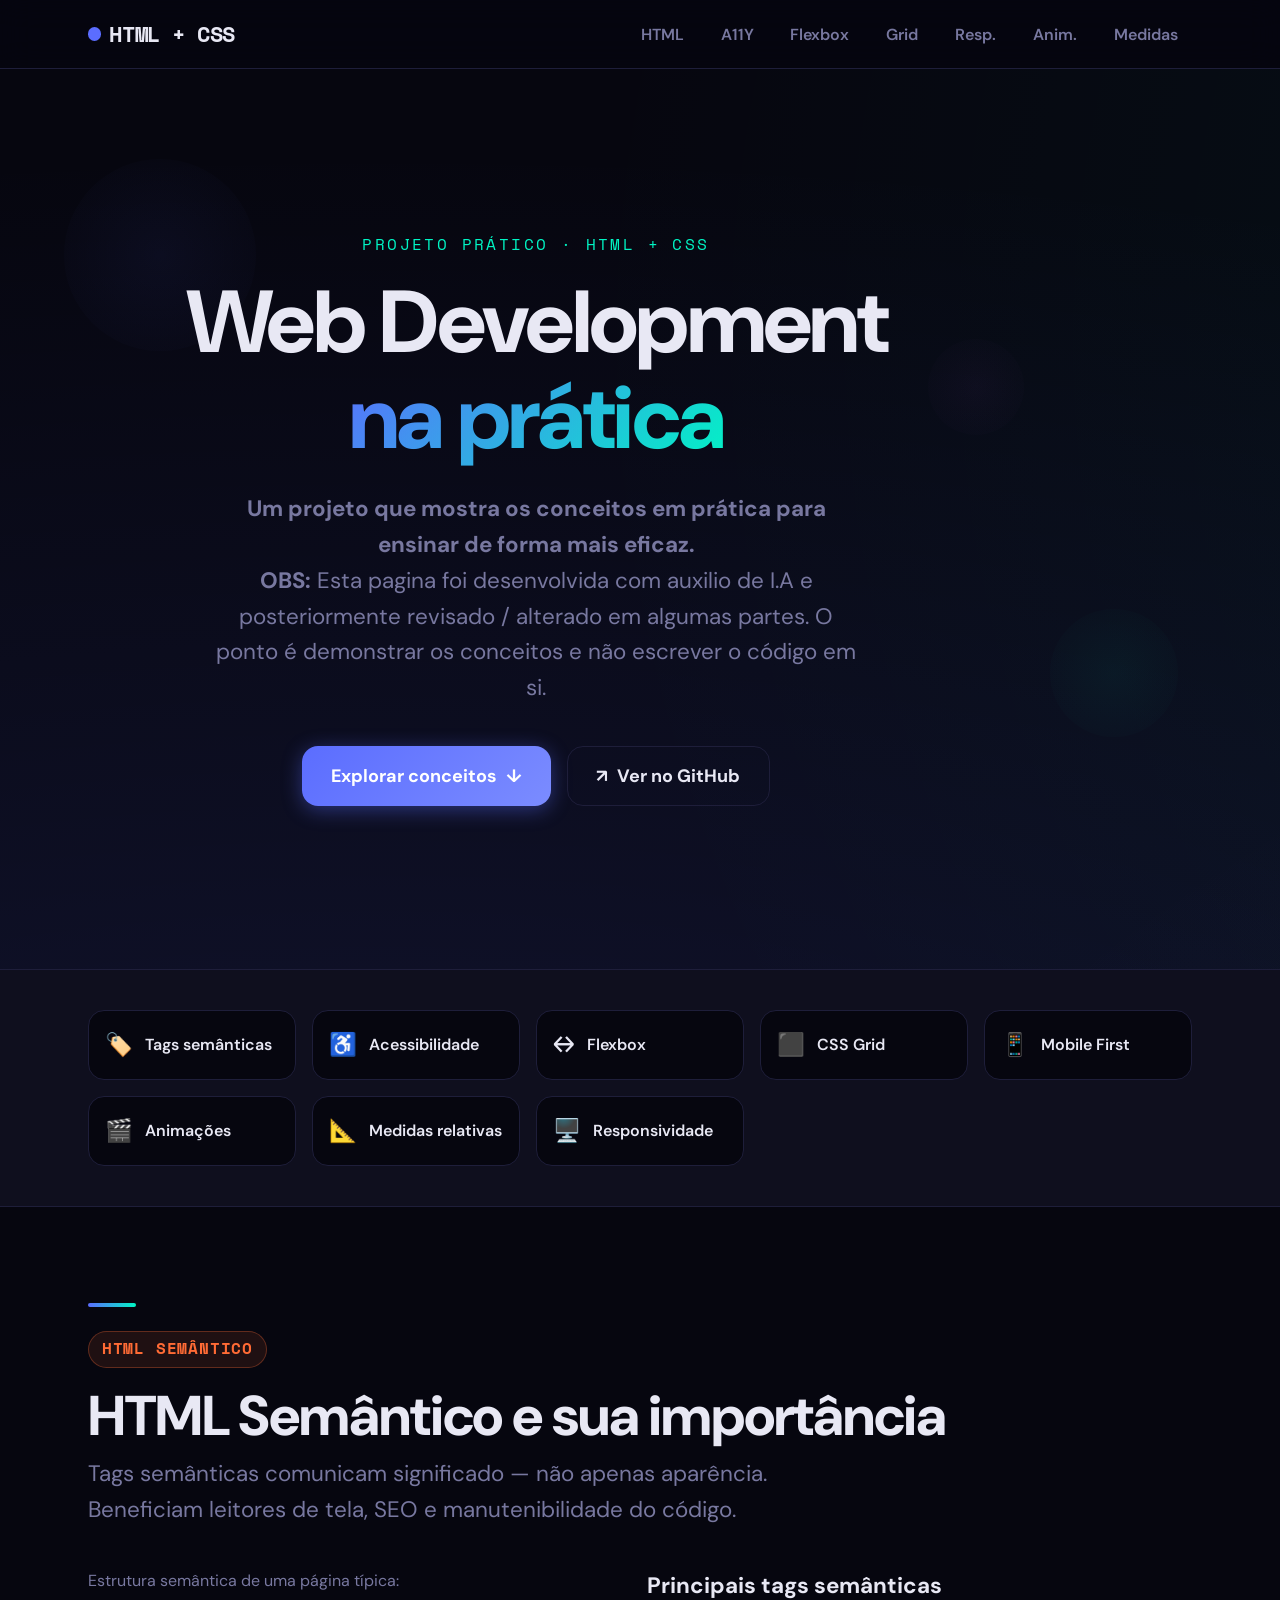
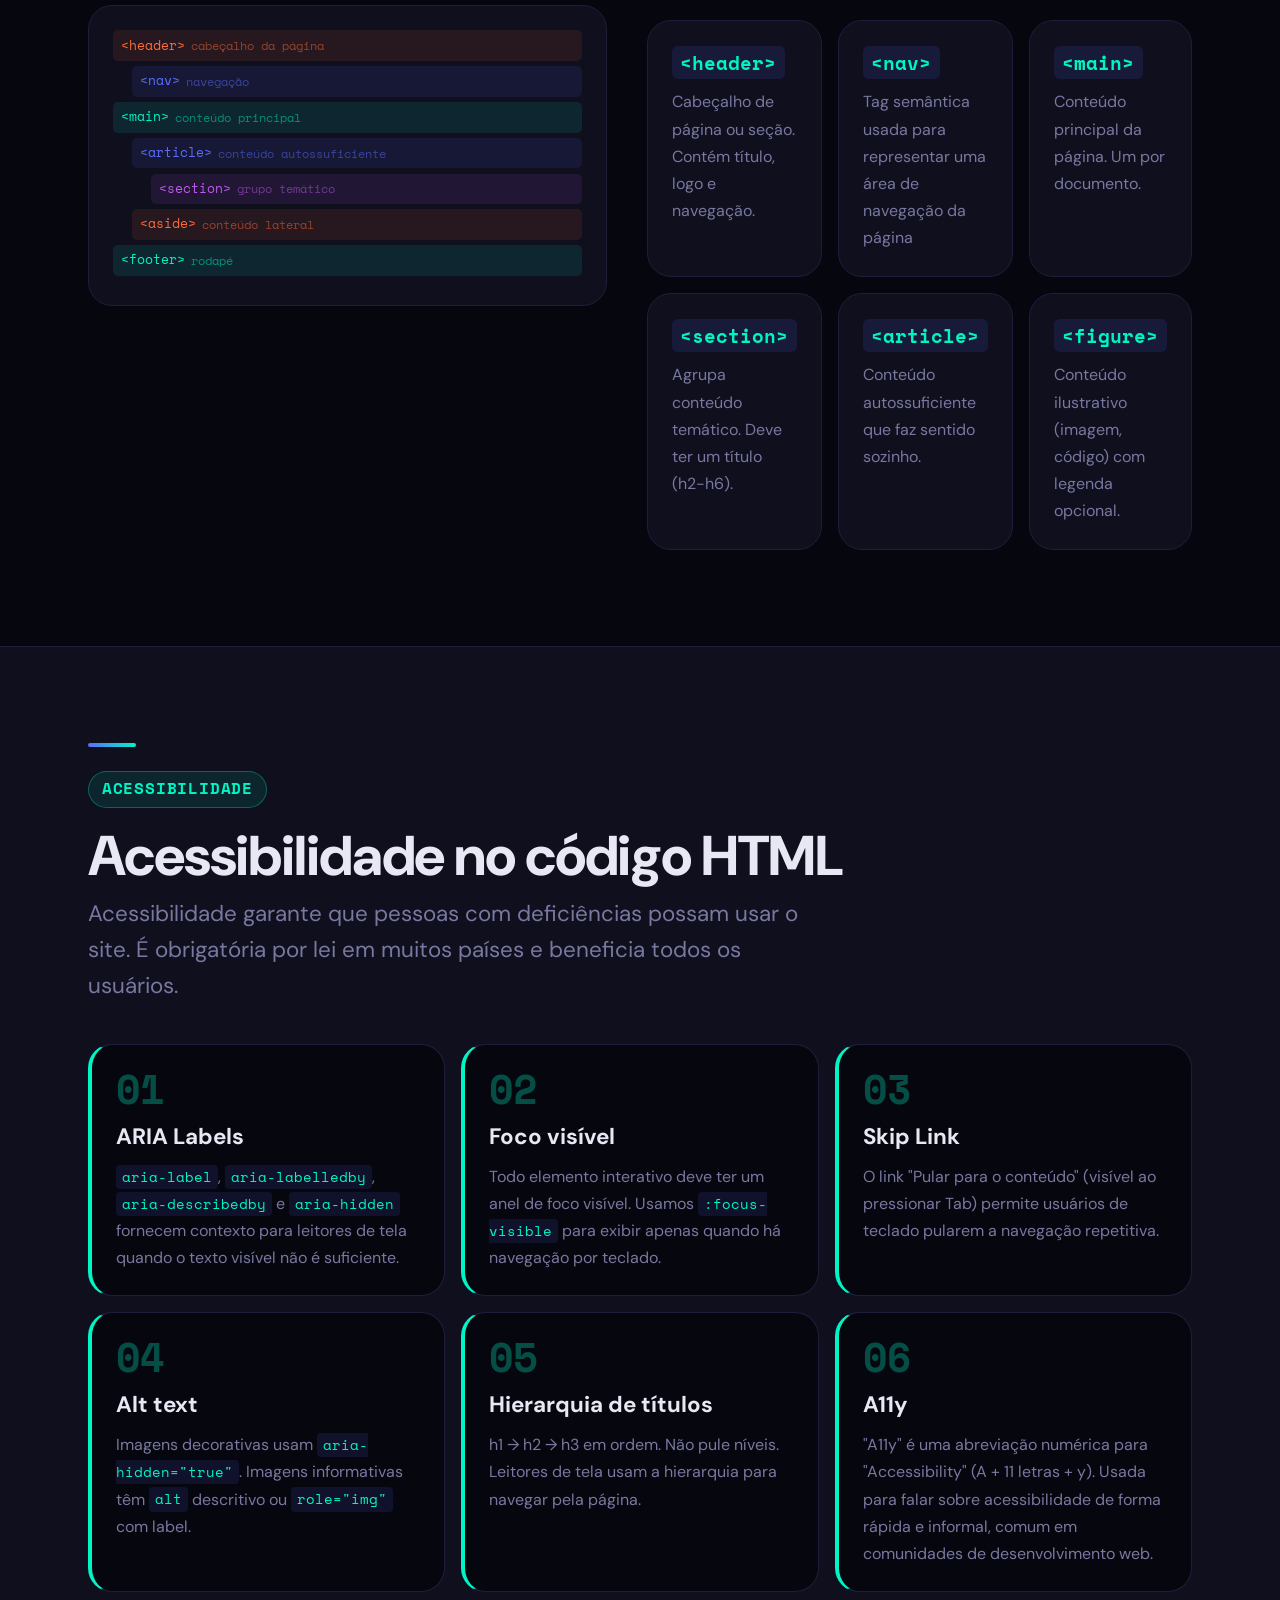
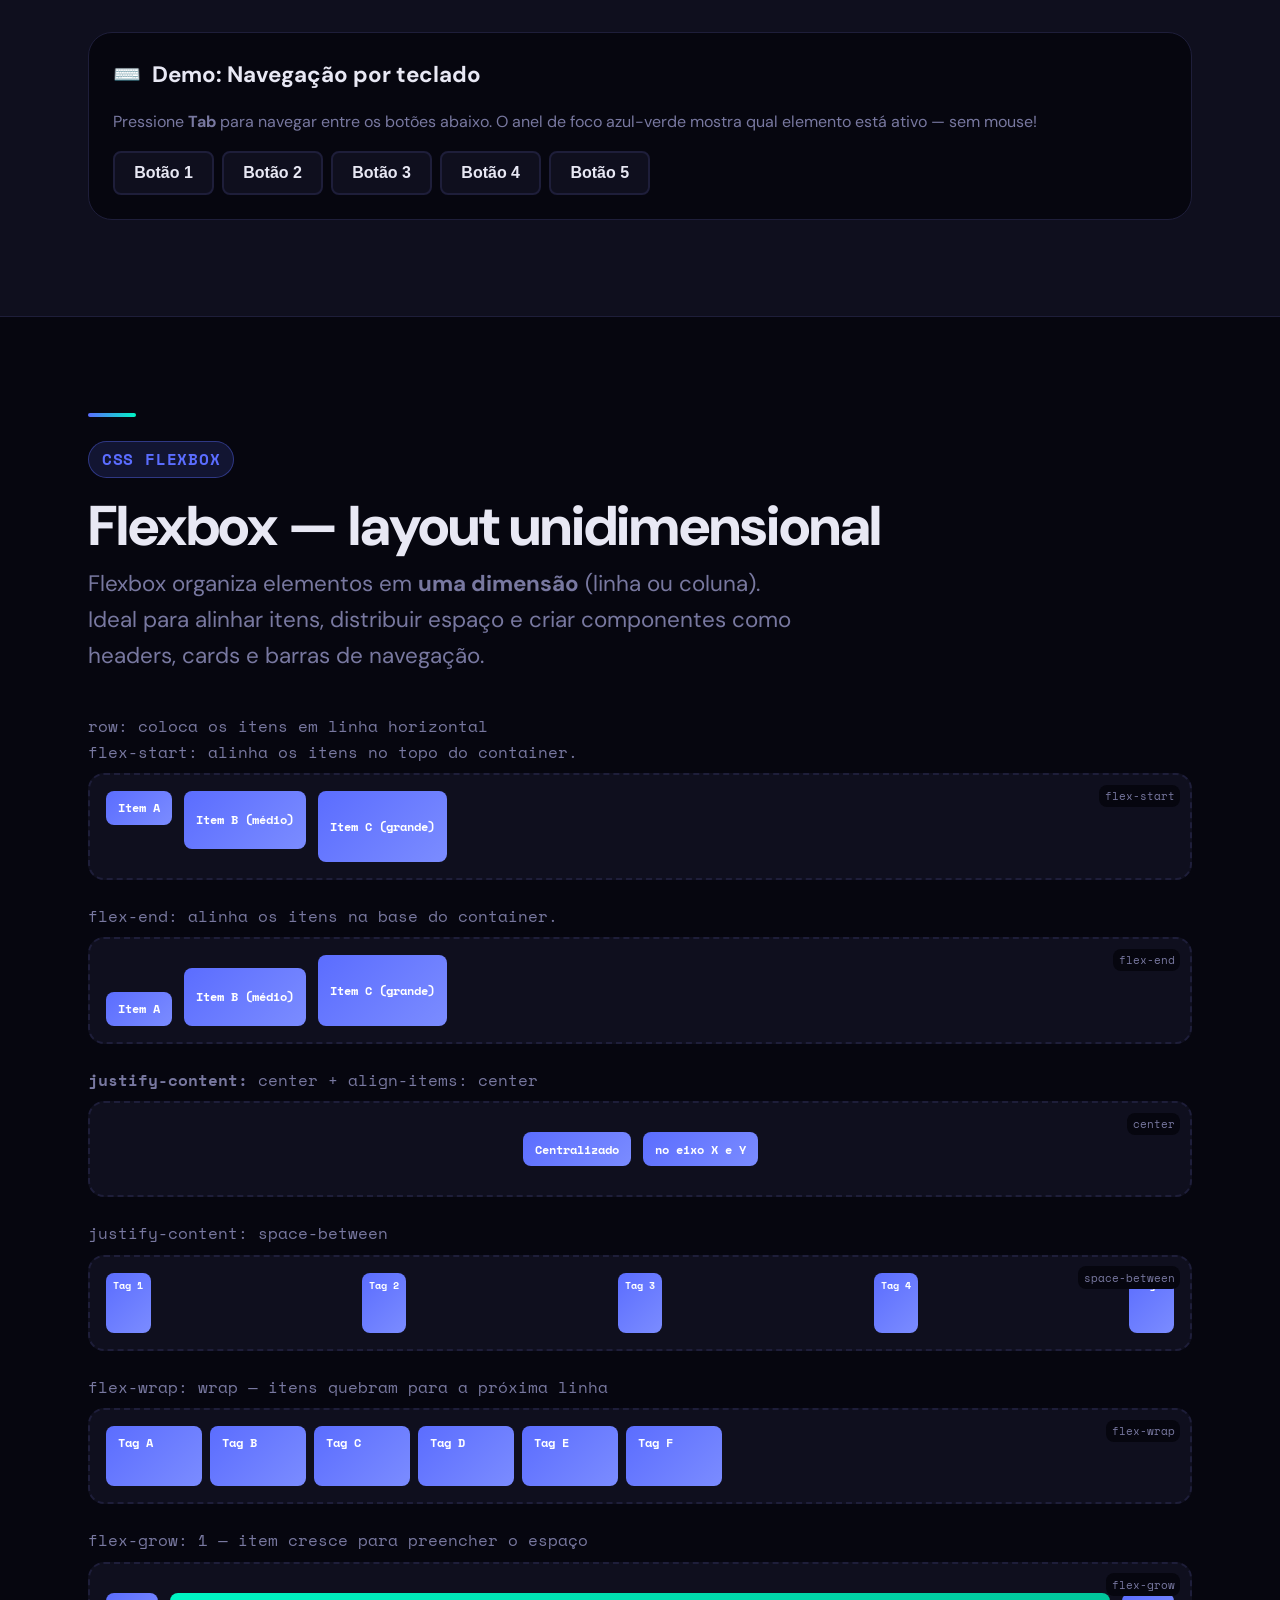
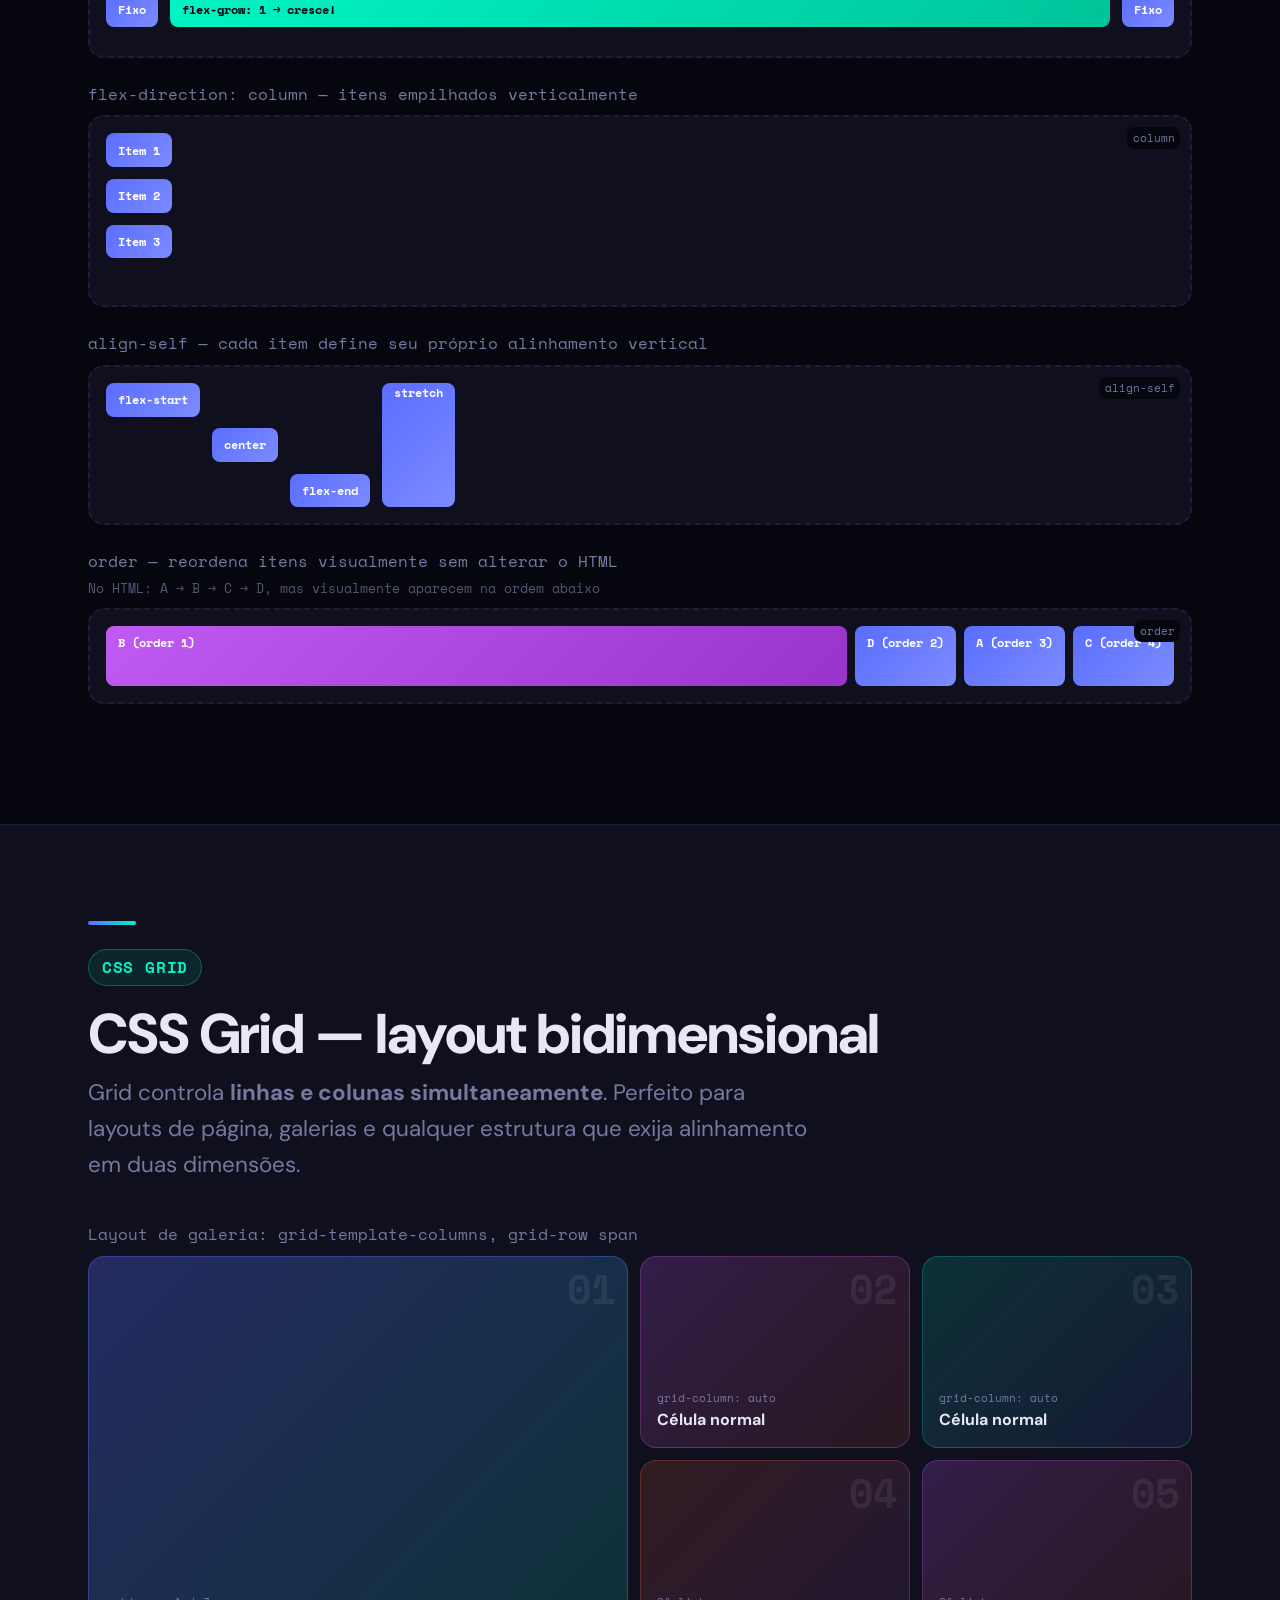
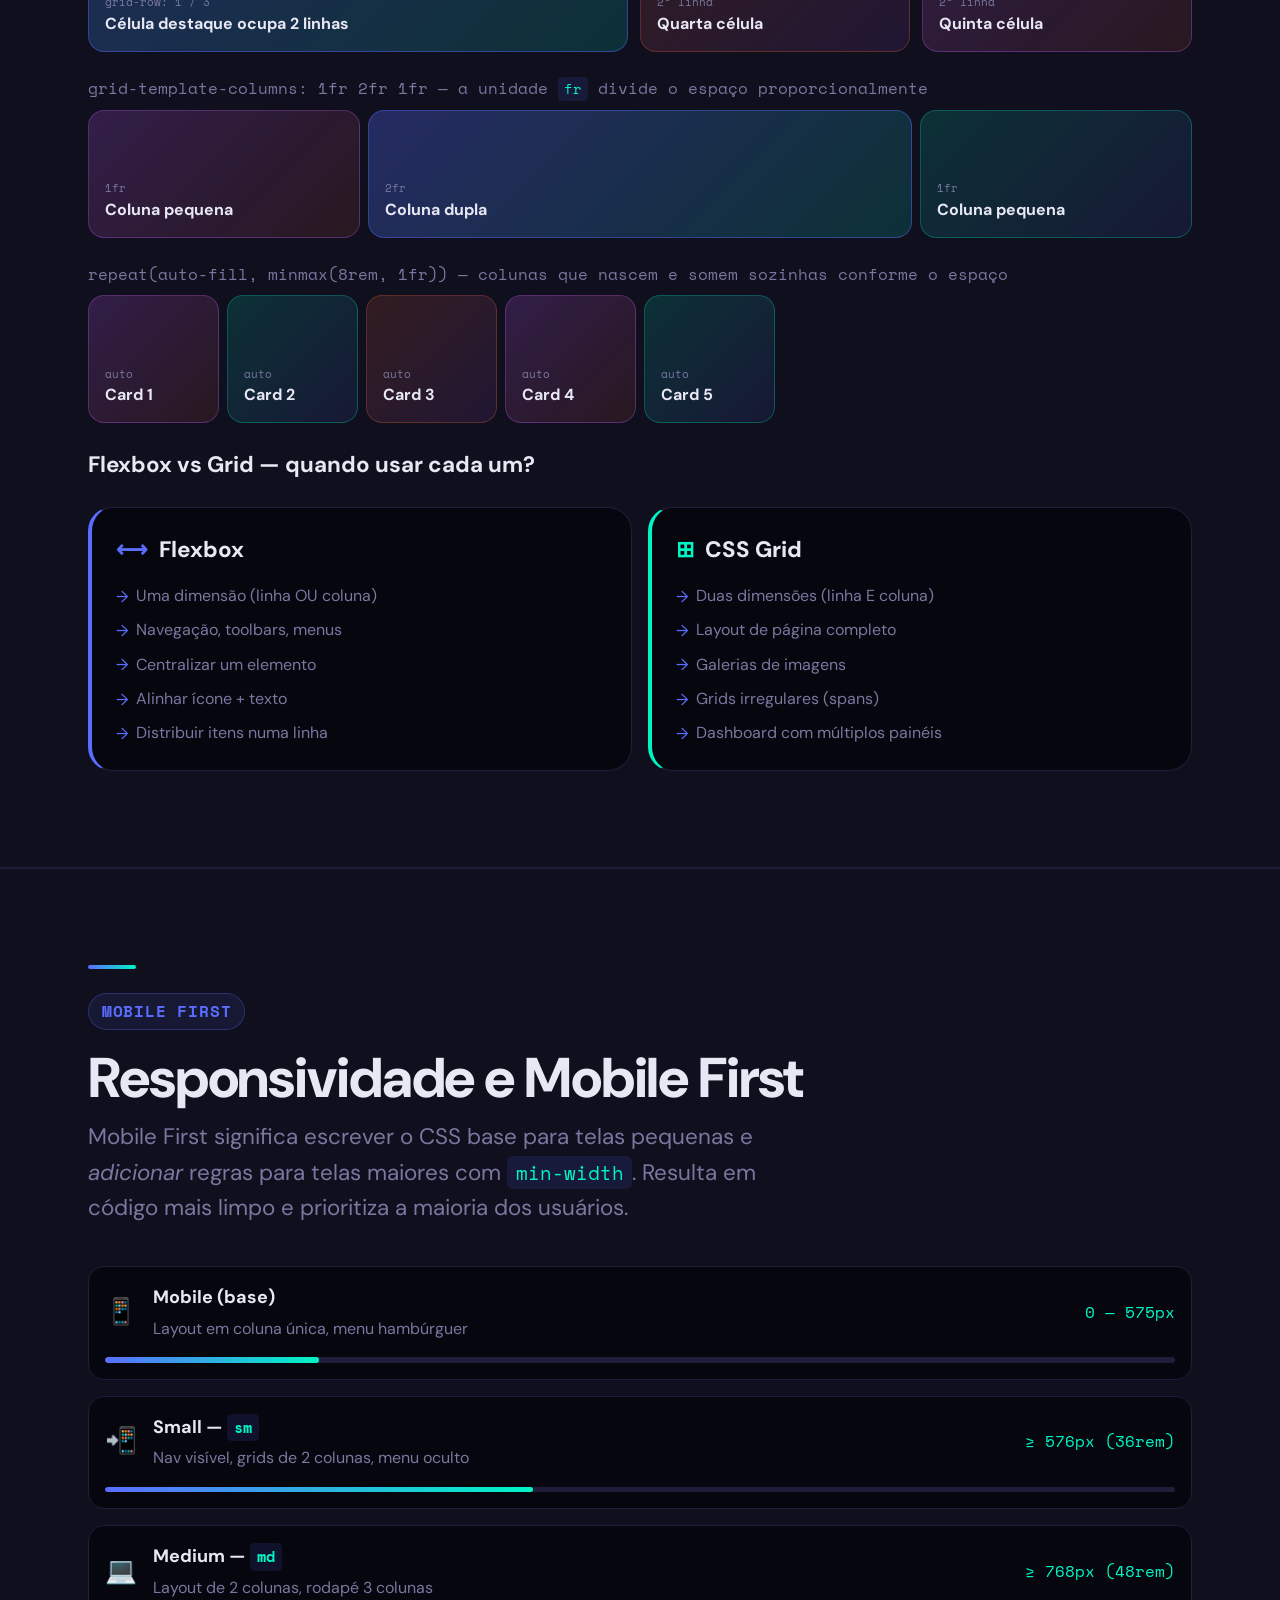
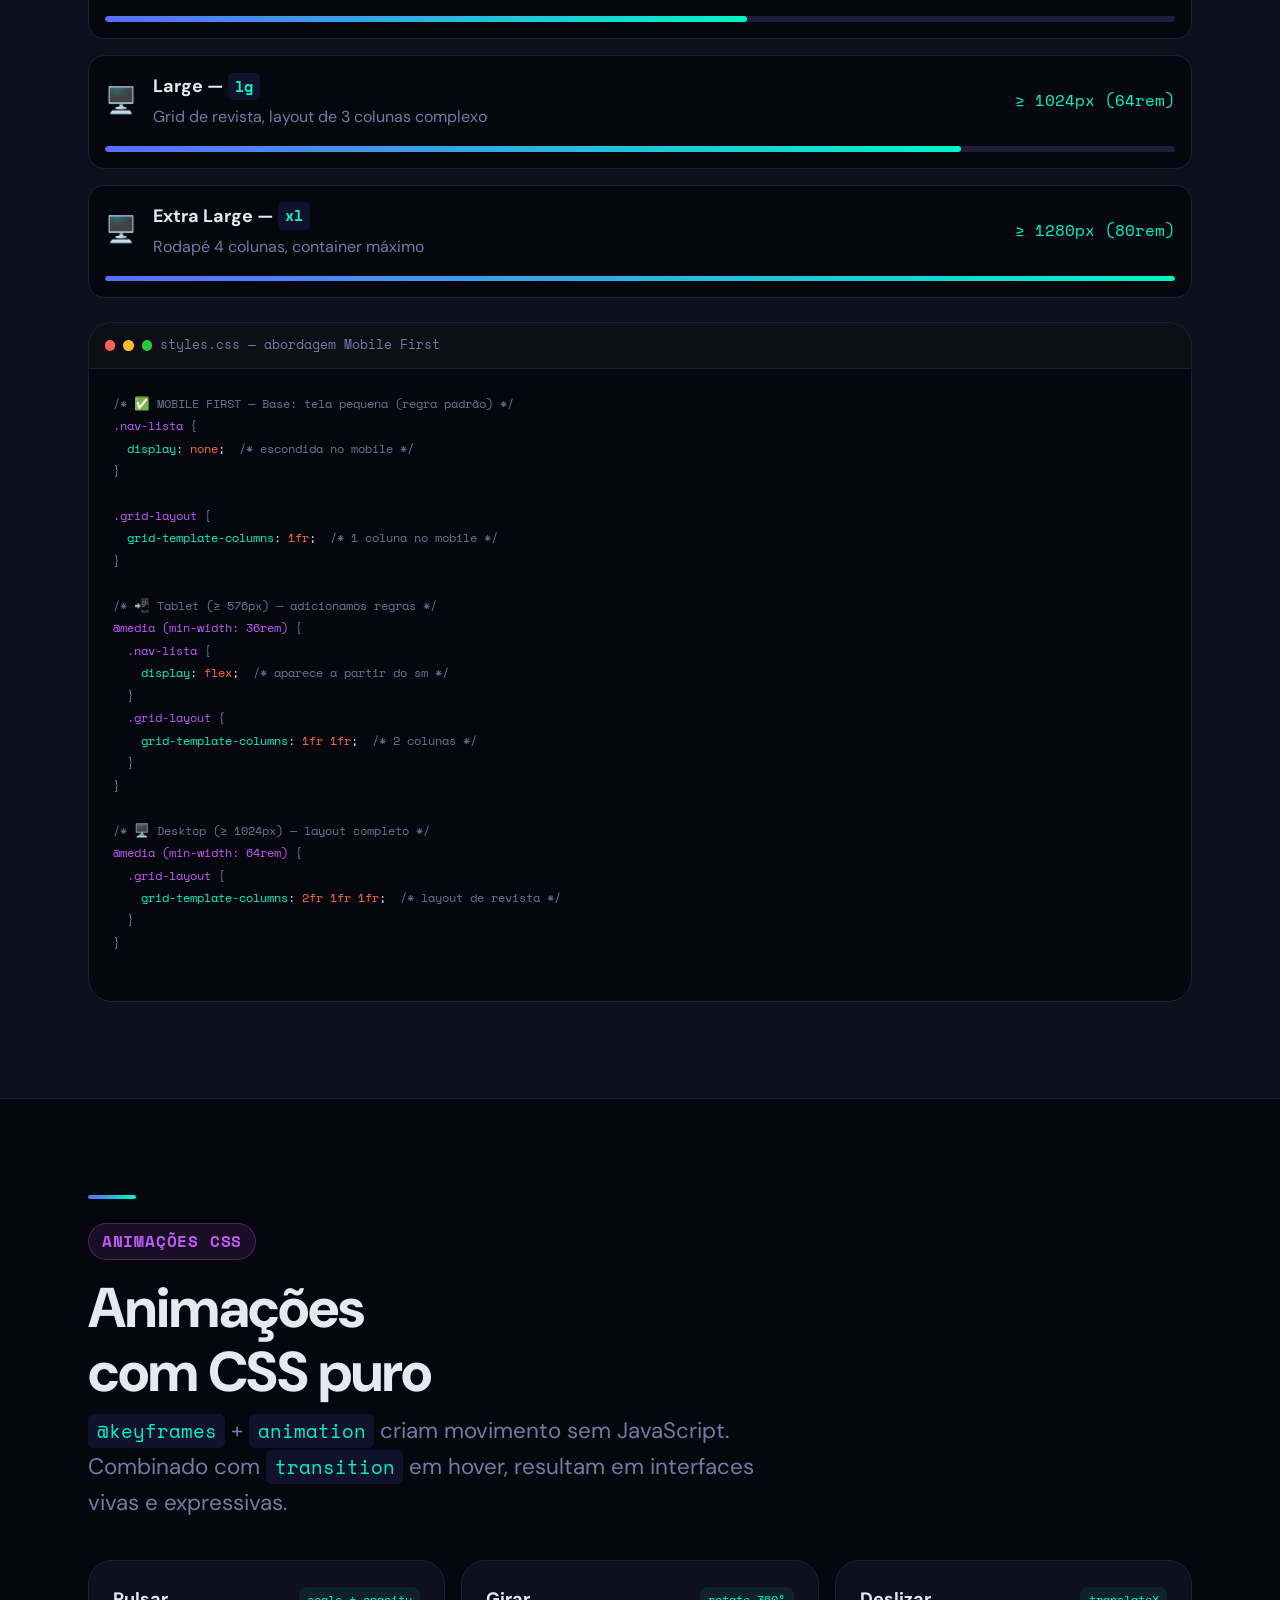
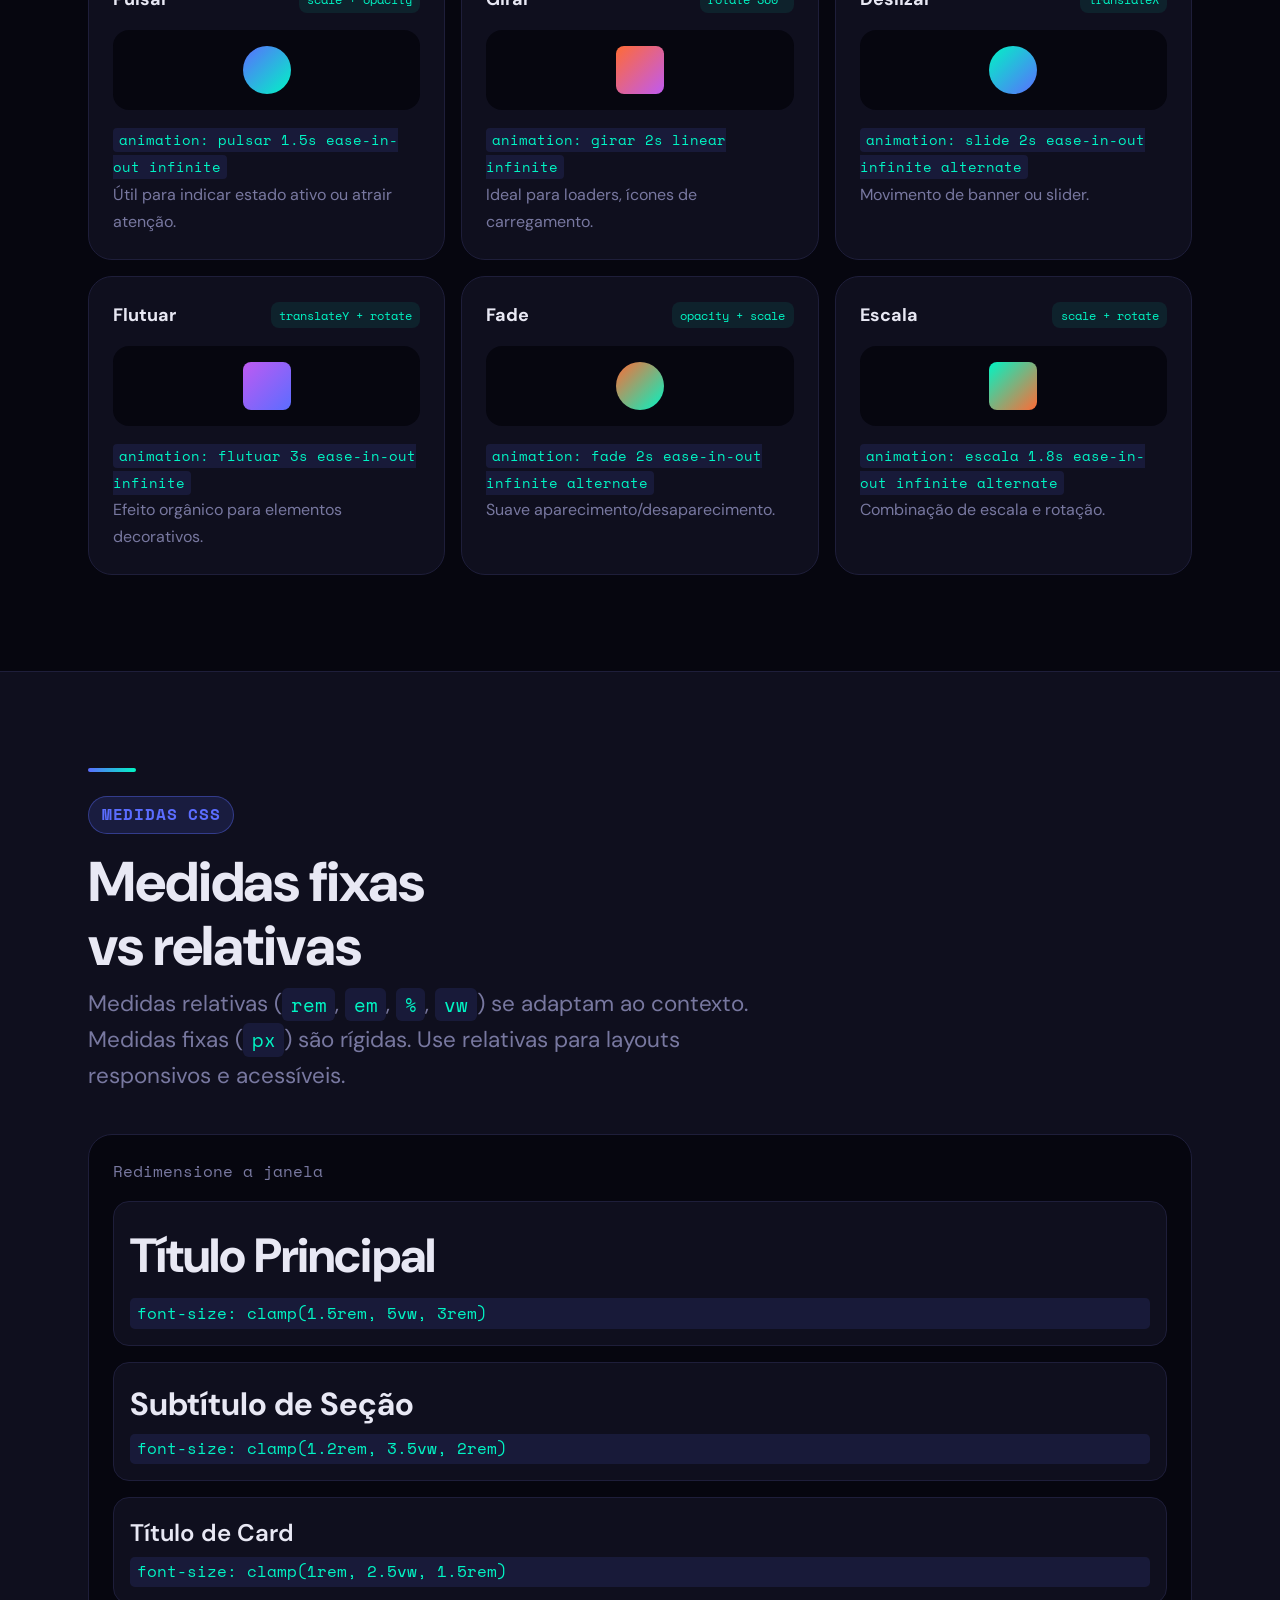
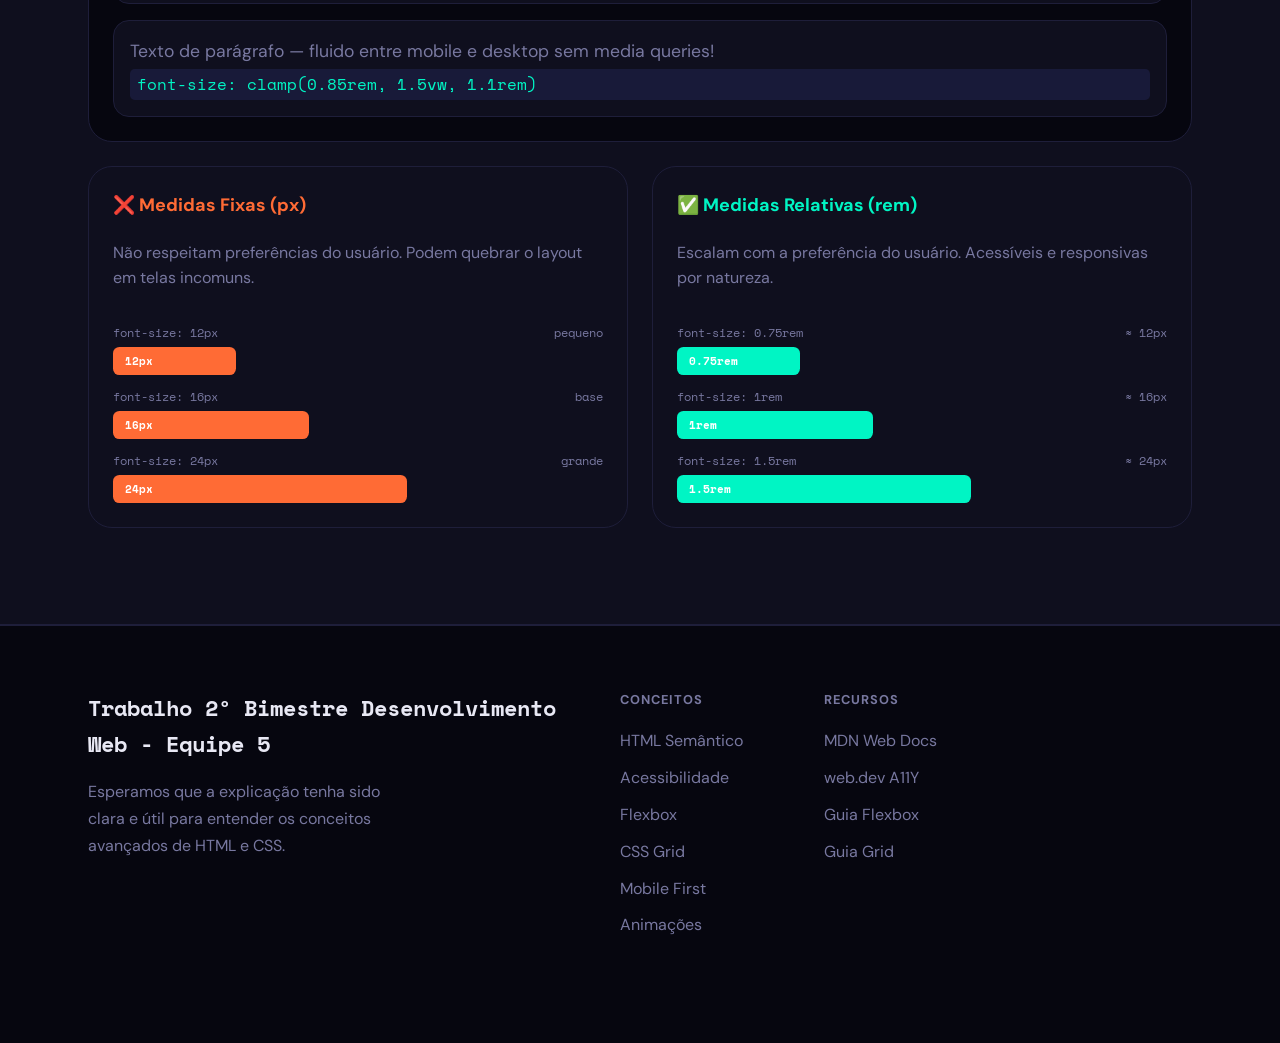
==== commit eca0622e: "att" ====
--- a/index.html
+++ b/index.html
@@ -151,6 +151,8 @@
           </div>
         </div>
       </div>
+
+
 
       <!-- ================================================
            SEÇÃO 1: HTML SEMÂNTICO
@@ -357,7 +359,7 @@
 
             <div>
               <p class="flex-demo-titulo">row: coloca os itens em linha horizontal </br> flex-start: alinha os itens no topo do container.
-              </br> flex-end: alinha os itens na base do container. </p>
+               </p>
               <div class="flex-box flex-box--row flex-box--flex-start" aria-label="Demonstração: itens em linha alinhados ao topo">
                 <div class="flex-item">Item A</div>
                 <div class="flex-item" style="padding-block:1.2rem;">Item B (médio)</div>
@@ -365,6 +367,8 @@
                 <span class="flex-label">flex-start</span>
               </div>
 
+              <div>
+              <p class="flex-demo-titulo">flex-end: alinha os itens na base do container. </p>
               <div class="flex-box flex-box--row flex-box--flex-end" aria-label="Demonstração: itens em linha alinhados ao topo">
                 <div class="flex-item">Item A</div>
                 <div class="flex-item" style="padding-block:1.2rem;">Item B (médio)</div>
@@ -395,12 +399,63 @@
             </div>
 
             <div>
+              <p class="flex-demo-titulo">flex-wrap: wrap — itens quebram para a próxima linha</p>
+              <div class="flex-box flex-box--wrap" aria-label="Demonstração: flex-wrap">
+                <div class="flex-item" style="min-width: 6rem;">Tag A</div>
+                <div class="flex-item" style="min-width: 6rem;">Tag B</div>
+                <div class="flex-item" style="min-width: 6rem;">Tag C</div>
+                <div class="flex-item" style="min-width: 6rem;">Tag D</div>
+                <div class="flex-item" style="min-width: 6rem;">Tag E</div>
+                <div class="flex-item" style="min-width: 6rem;">Tag F</div>
+                <span class="flex-label">flex-wrap</span>
+              </div>
+            </div>
+
+            <div>
               <p class="flex-demo-titulo">flex-grow: 1 — item cresce para preencher o espaço</p>
               <div class="flex-box" style="flex-direction:row;align-items:center;" aria-label="Demonstração: item que cresce para preencher espaço disponível">
                 <div class="flex-item">Fixo</div>
                 <div class="flex-item flex-item--grow">flex-grow: 1 → cresce!</div>
                 <div class="flex-item">Fixo</div>
                 <span class="flex-label">flex-grow</span>
+              </div>
+            </div>
+
+            <div>
+               <p class="flex-demo-titulo">flex-direction: column — itens empilhados verticalmente</p>
+               <div class="flex-box flex-box--column" style="align-items: flex-start; height: 12rem;"  aria-label="Demonstração: itens em coluna">
+              <div class="flex-item">Item 1</div>
+              <div class="flex-item">Item 2</div>
+              <div class="flex-item">Item 3</div>
+              <span class="flex-label">column</span>
+             </div>
+            </div>
+
+            <div>
+              <p class="flex-demo-titulo">align-self — cada item define seu próprio alinhamento vertical  </p>
+              <div class="flex-box" style="flex-direction: row; align-items: center; height: 10rem;" aria-label="Demonstração: align-self">
+                <div class="flex-item" style="align-self: flex-start;">flex-start</div>
+                <div class="flex-item" style="align-self: center;">center</div>
+                <div class="flex-item" style="align-self: flex-end;">flex-end</div>
+                <div class="flex-item" style="align-self: stretch; padding-block: 0;">stretch</div>
+                <span class="flex-label">align-self</span>
+              </div>
+            </div>
+
+            <div>
+              <p class="flex-demo-titulo">
+                order — reordena itens visualmente sem alterar o HTML<br/>
+                <span style="font-size: 0.8em; opacity: 0.7;">
+                  No HTML: A → B → C → D, mas visualmente aparecem na ordem abaixo
+                </span>
+              </p>
+              <div class="flex-box" style="flex-direction: row; gap: 0.5rem;"
+                  aria-label="Demonstração: order">
+                <div class="flex-item" style="order: 3;">A (order 3)</div>
+                <div class="flex-item flex-item--grow" style="order: 1; background: linear-gradient(135deg,var(--cor-roxo),#9933cc); color:#fff;">B (order 1)</div>
+                <div class="flex-item" style="order: 4;">C (order 4)</div>
+                <div class="flex-item" style="order: 2;">D (order 2)</div>
+                <span class="flex-label">order</span>
               </div>
             </div>
 
@@ -457,7 +512,40 @@
                   <p class="grid-cel-titulo">Quinta célula</p>
                 </div>
               </div>
-            </div>
+
+            <div>
+                <p class="flex-demo-titulo" style="margin-top:1.5rem;">
+                  grid-template-columns: 1fr 2fr 1fr — a unidade <code>fr</code> divide o espaço proporcionalmente
+                </p>
+                <div class="grid-demo-fr" aria-label="Demonstração de colunas fracionárias">
+                  <div class="grid-cel grid-cel--secundario">
+                    <p class="grid-cel-label">1fr</p>
+                    <p class="grid-cel-titulo">Coluna pequena</p>
+                  </div>
+                  <div class="grid-cel grid-cel--destaque" style="grid-row: auto;">
+                    <p class="grid-cel-label">2fr</p>
+                    <p class="grid-cel-titulo">Coluna dupla</p>
+                  </div>
+                  <div class="grid-cel grid-cel--terciario">
+                    <p class="grid-cel-label">1fr</p>
+                    <p class="grid-cel-titulo">Coluna pequena</p>
+                  </div>
+                </div>
+              </div>
+            </div>
+
+              <div>
+                <p class="flex-demo-titulo">
+                  repeat(auto-fill, minmax(8rem, 1fr)) — colunas que nascem e somem sozinhas conforme o espaço
+                </p>
+                <div class="grid-demo-autofill" aria-label="Demonstração de auto-fill com minmax">
+                  <div class="grid-cel grid-cel--secundario"><p class="grid-cel-label">auto</p><p class="grid-cel-titulo">Card 1</p></div>
+                  <div class="grid-cel grid-cel--terciario"><p class="grid-cel-label">auto</p><p class="grid-cel-titulo">Card 2</p></div>
+                  <div class="grid-cel grid-cel--quatro"><p class="grid-cel-label">auto</p><p class="grid-cel-titulo">Card 3</p></div>
+                  <div class="grid-cel grid-cel--secundario"><p class="grid-cel-label">auto</p><p class="grid-cel-titulo">Card 4</p></div>
+                  <div class="grid-cel grid-cel--terciario"><p class="grid-cel-label">auto</p><p class="grid-cel-titulo">Card 5</p></div>
+                </div>
+              </div>
 
             <!-- Comparação Flexbox vs Grid -->
             <div>
--- a/Config Css.css
+++ b/Config Css.css
@@ -754,6 +754,9 @@
       .flex-box--row            {flex-direction: row;}
       .flex-box--flex-start     {align-items: flex-start;}
       .flex-box--flex-end       {align-items: flex-end;}
+      .flex-box--wrap { flex-wrap: wrap; gap: 0.5rem; }
+      .flex-box--around  { justify-content: space-around; }
+      .flex-box--evenly  { justify-content: space-evenly; }
 
       .flex-item {
         background: linear-gradient(135deg, var(--cor-primaria), #7b8cff);
@@ -781,6 +784,9 @@
         border-radius: var(--raio-sm);
         margin: 0.1rem;
       }
+
+    
+
 
       /* ============================================================
          SEÇÃO: CSS GRID
@@ -797,6 +803,25 @@
         display: flex;
         flex-direction: column;
         gap: var(--espaco-md);
+      }
+
+      .grid-demo-fr {
+        display: grid;
+        grid-template-columns: 1fr 2fr 1fr;
+        gap: var(--espaco-xs);
+      }
+
+      .grid-demo-place {
+        display: grid;
+        grid-template-columns: repeat(3, 1fr);
+        place-items: center;   /* atalho para align-items + justify-items */
+        gap: var(--espaco-xs);
+      }
+
+      .grid-demo-autofill {
+        display: grid;
+        grid-template-columns: repeat(auto-fill, minmax(8rem, 1fr));
+        gap: var(--espaco-xs);
       }
 
       /* Layout de revista com grid */
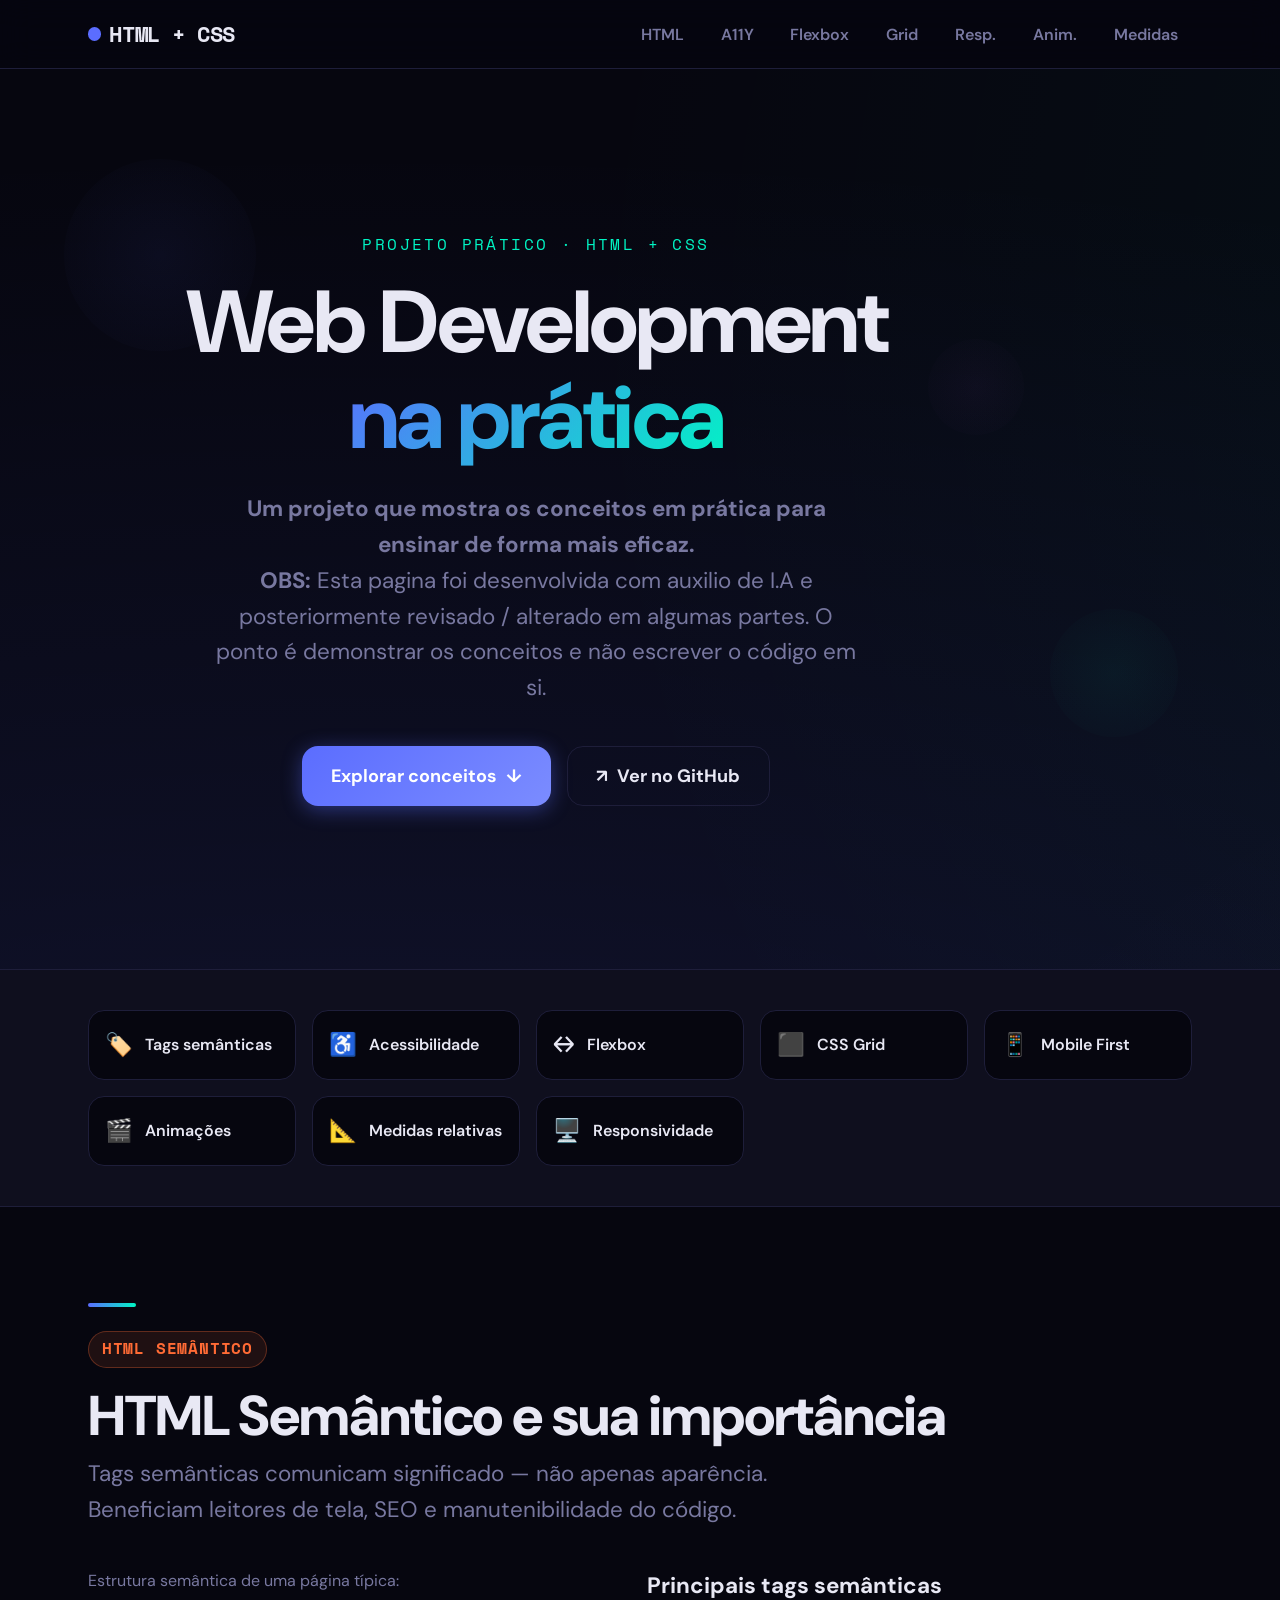
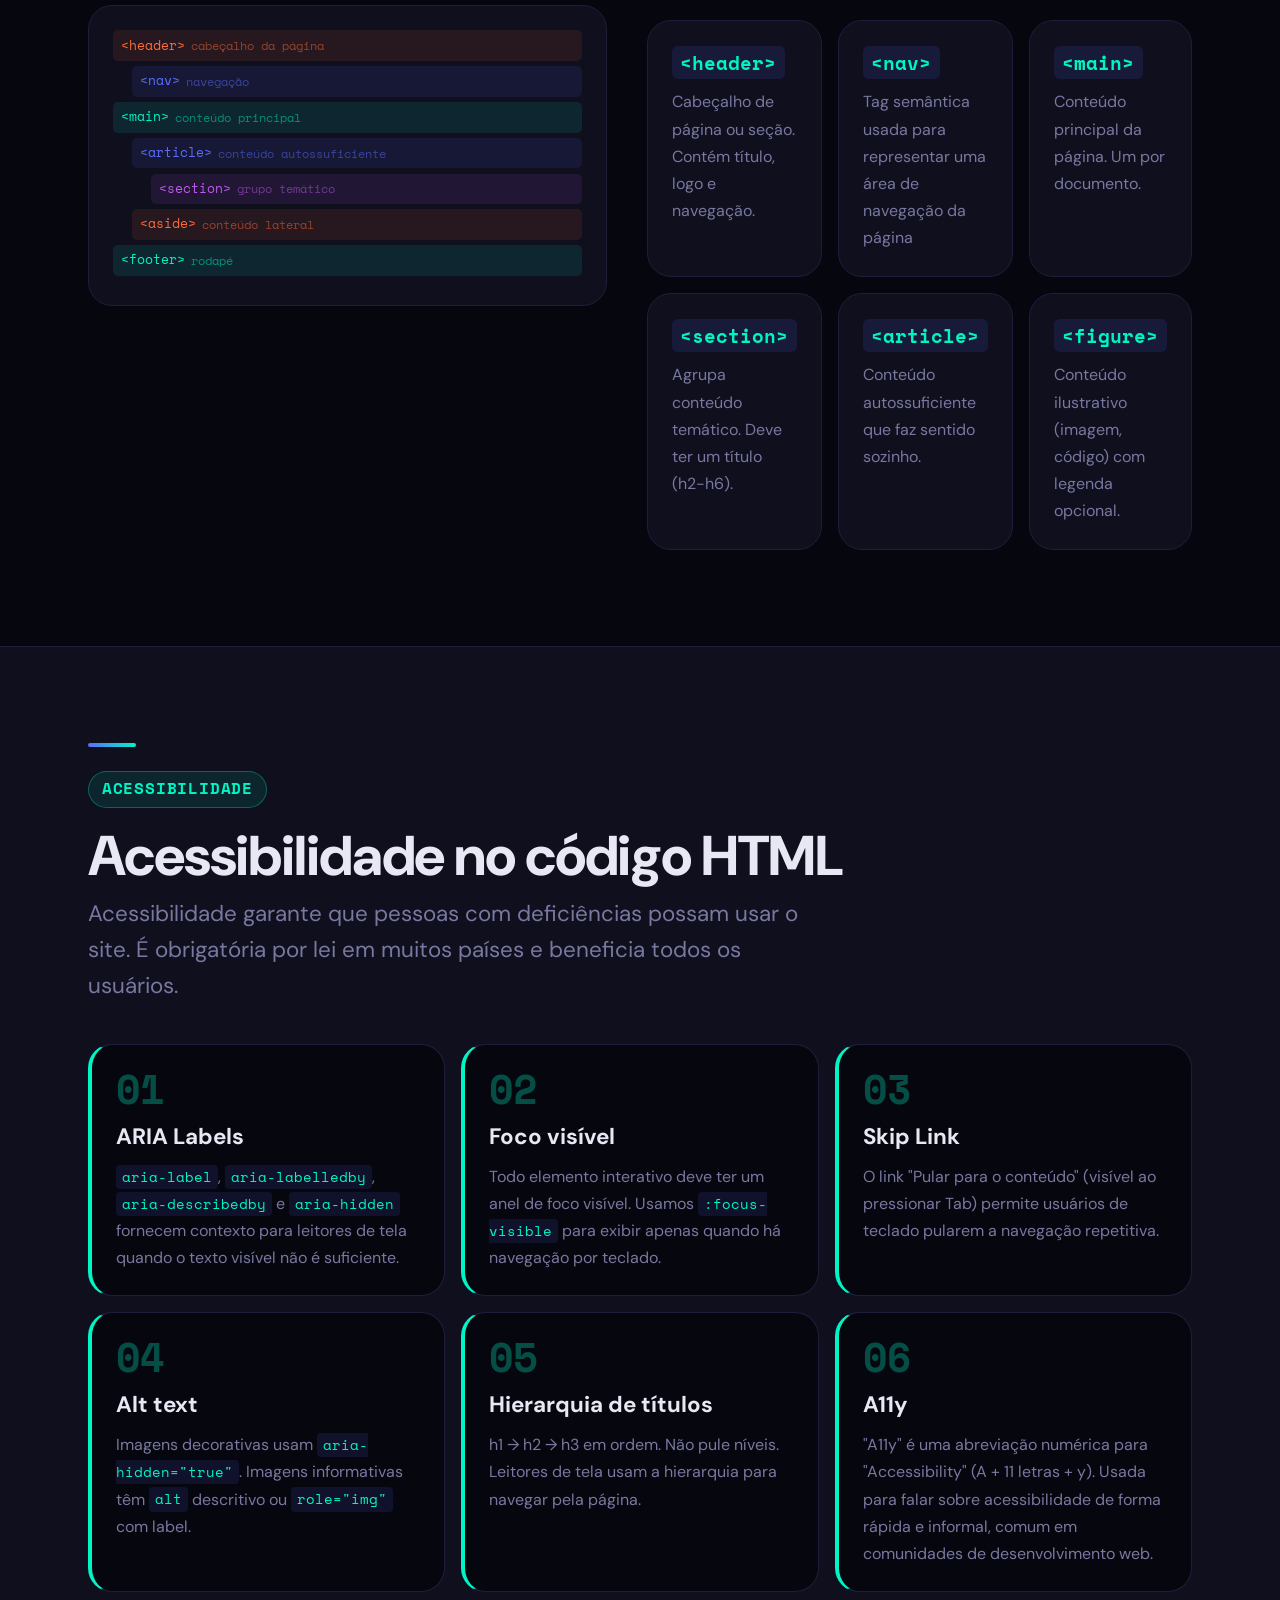
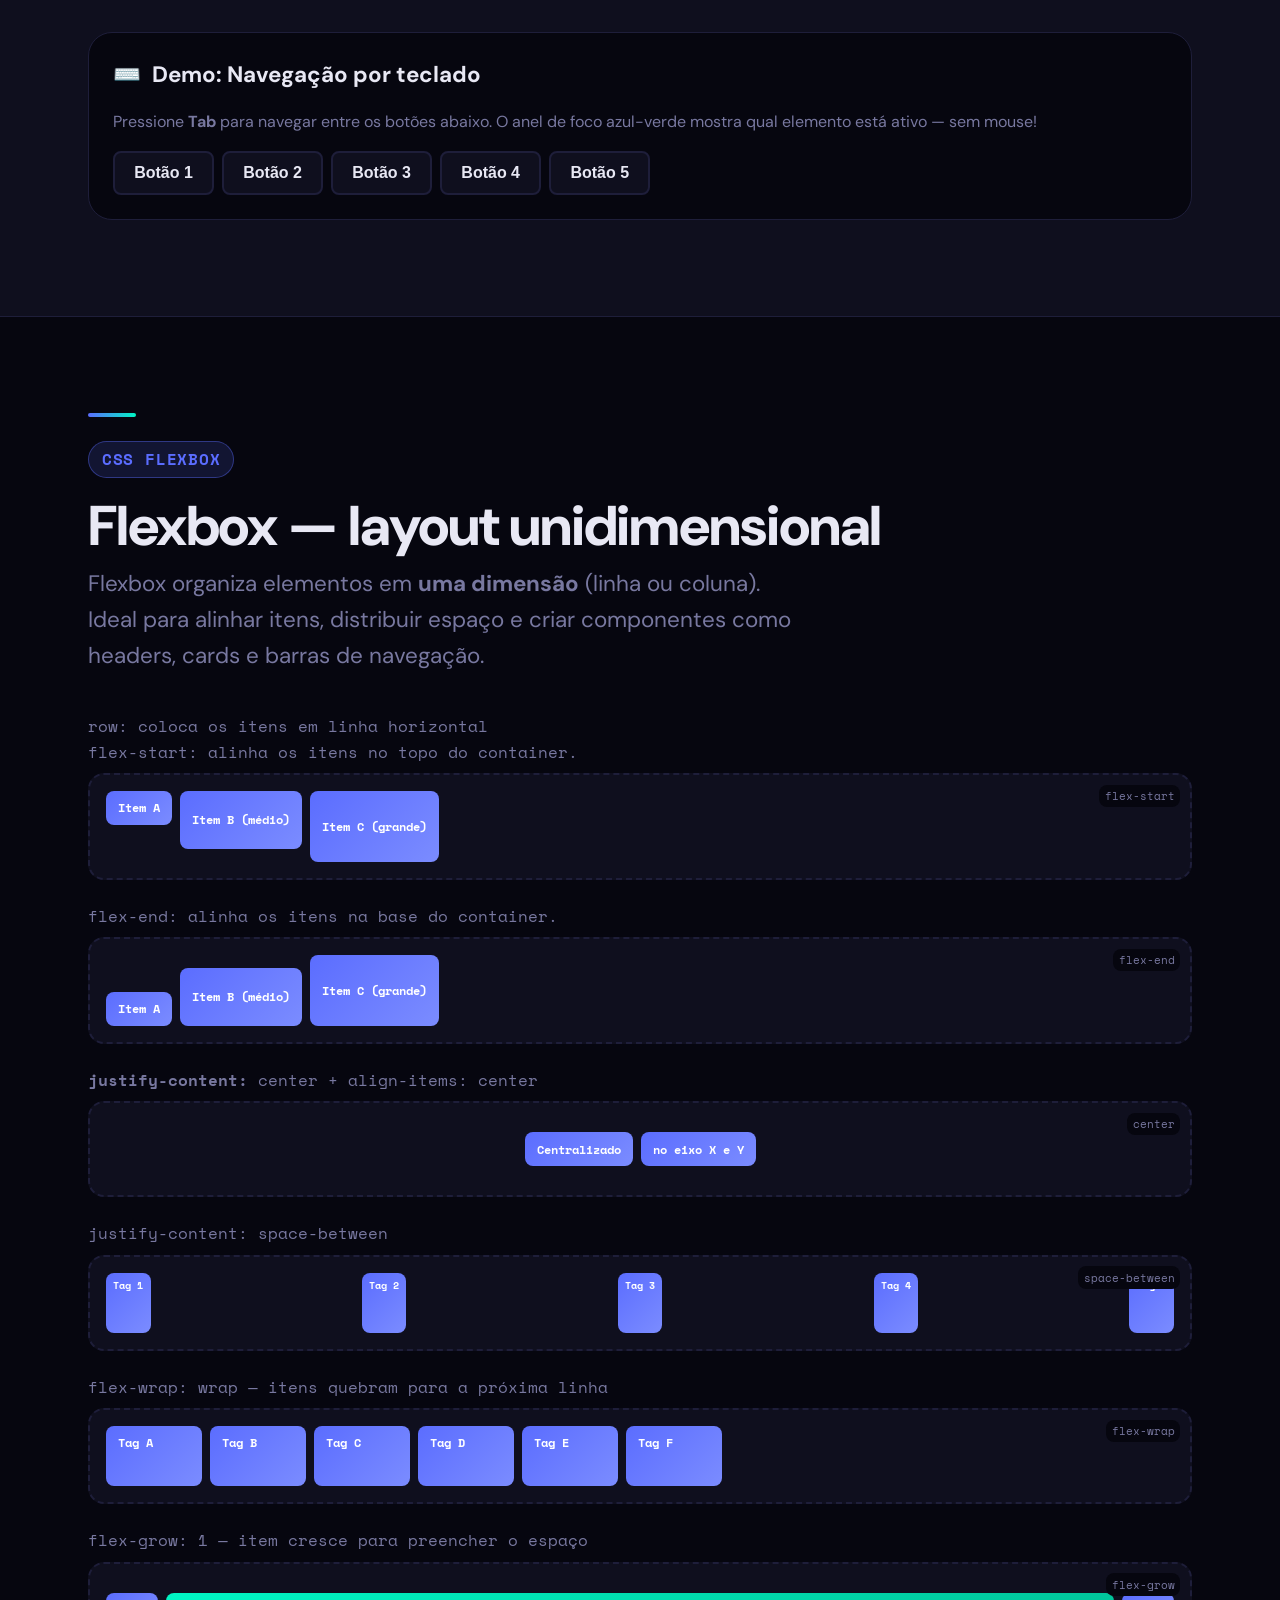
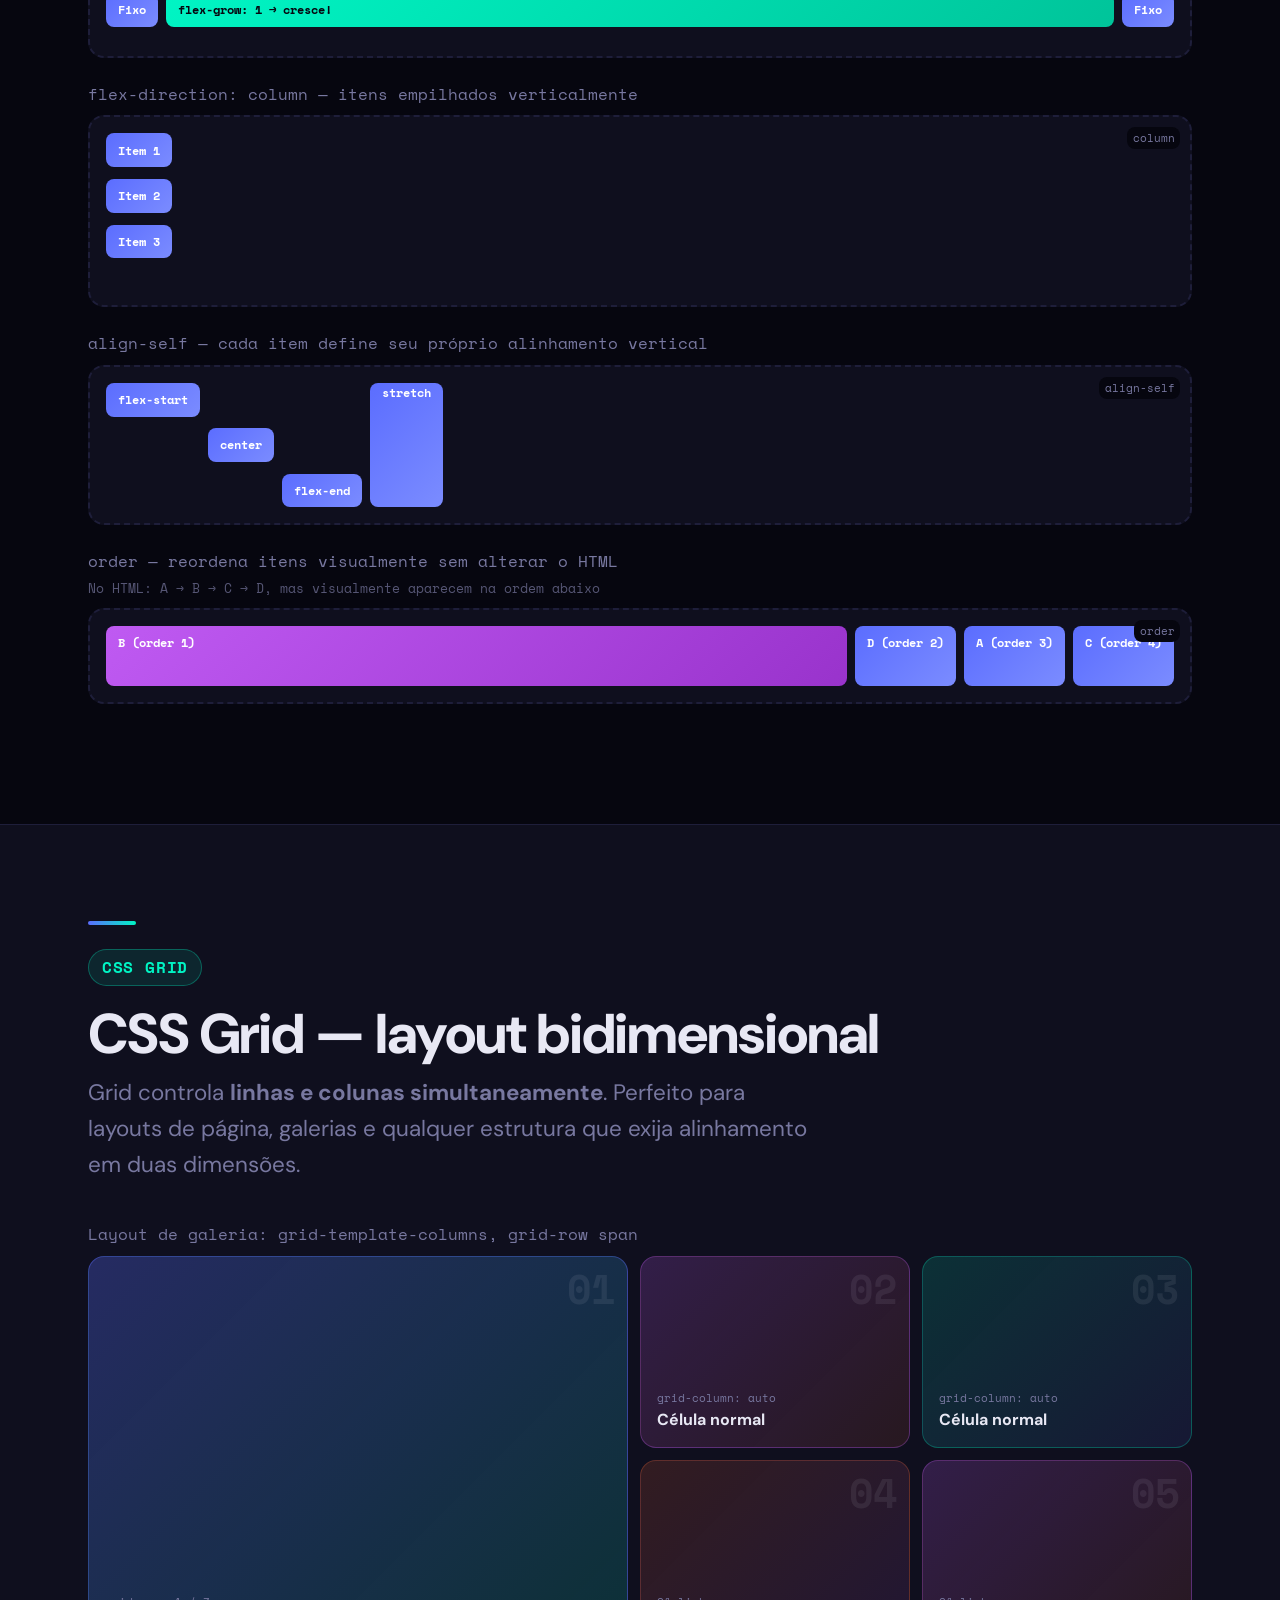
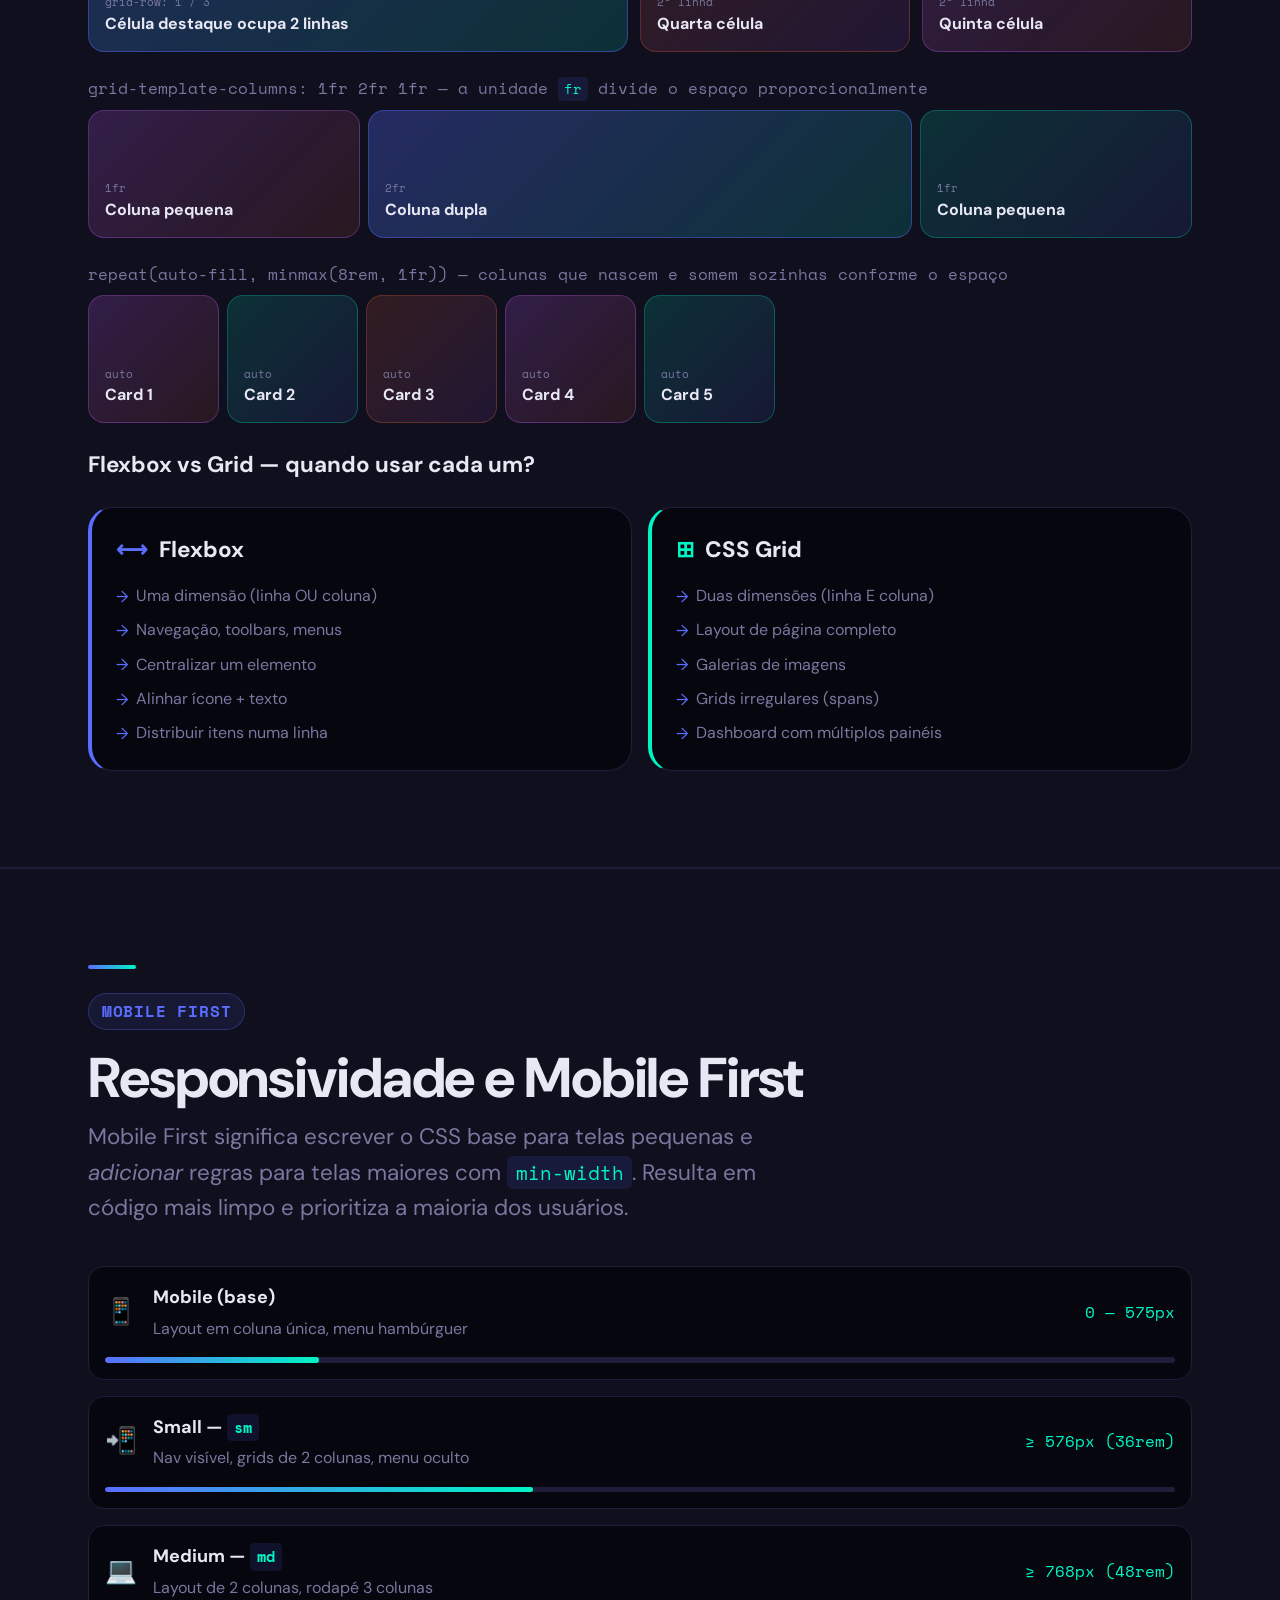
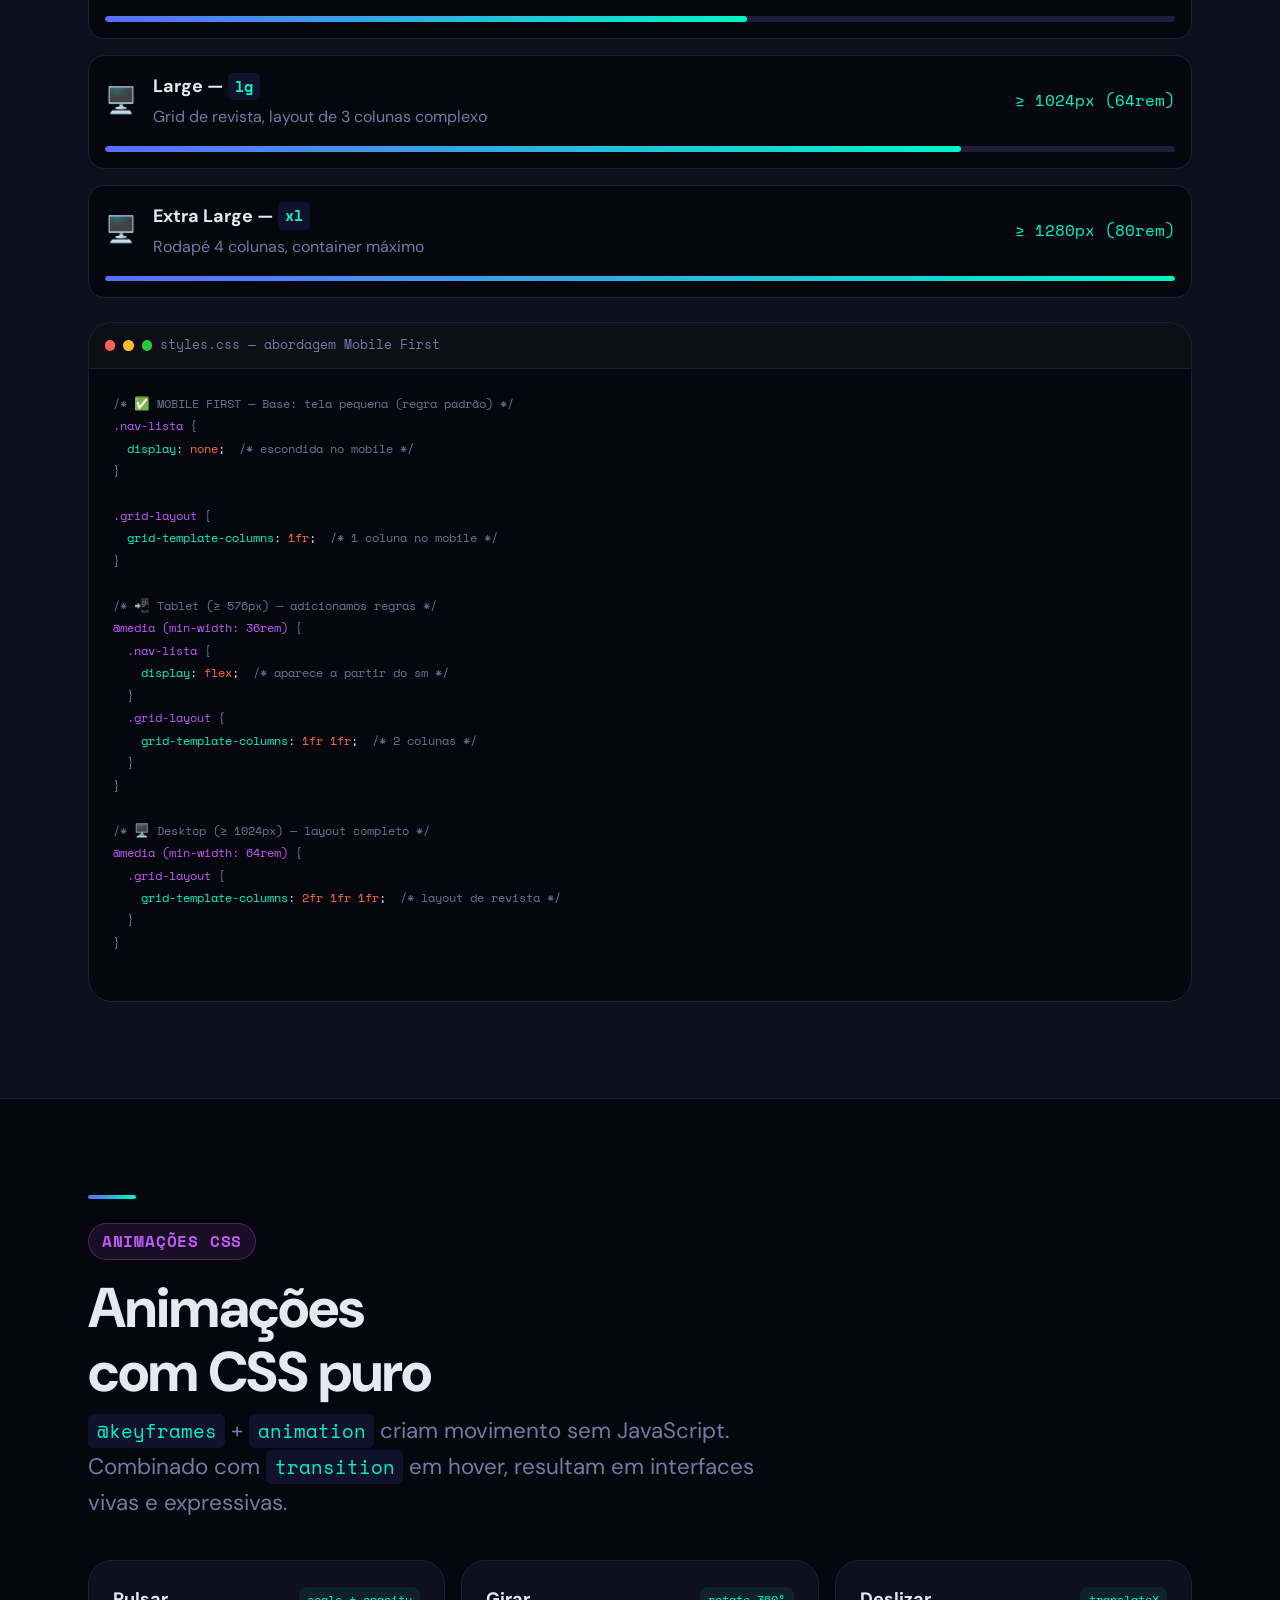
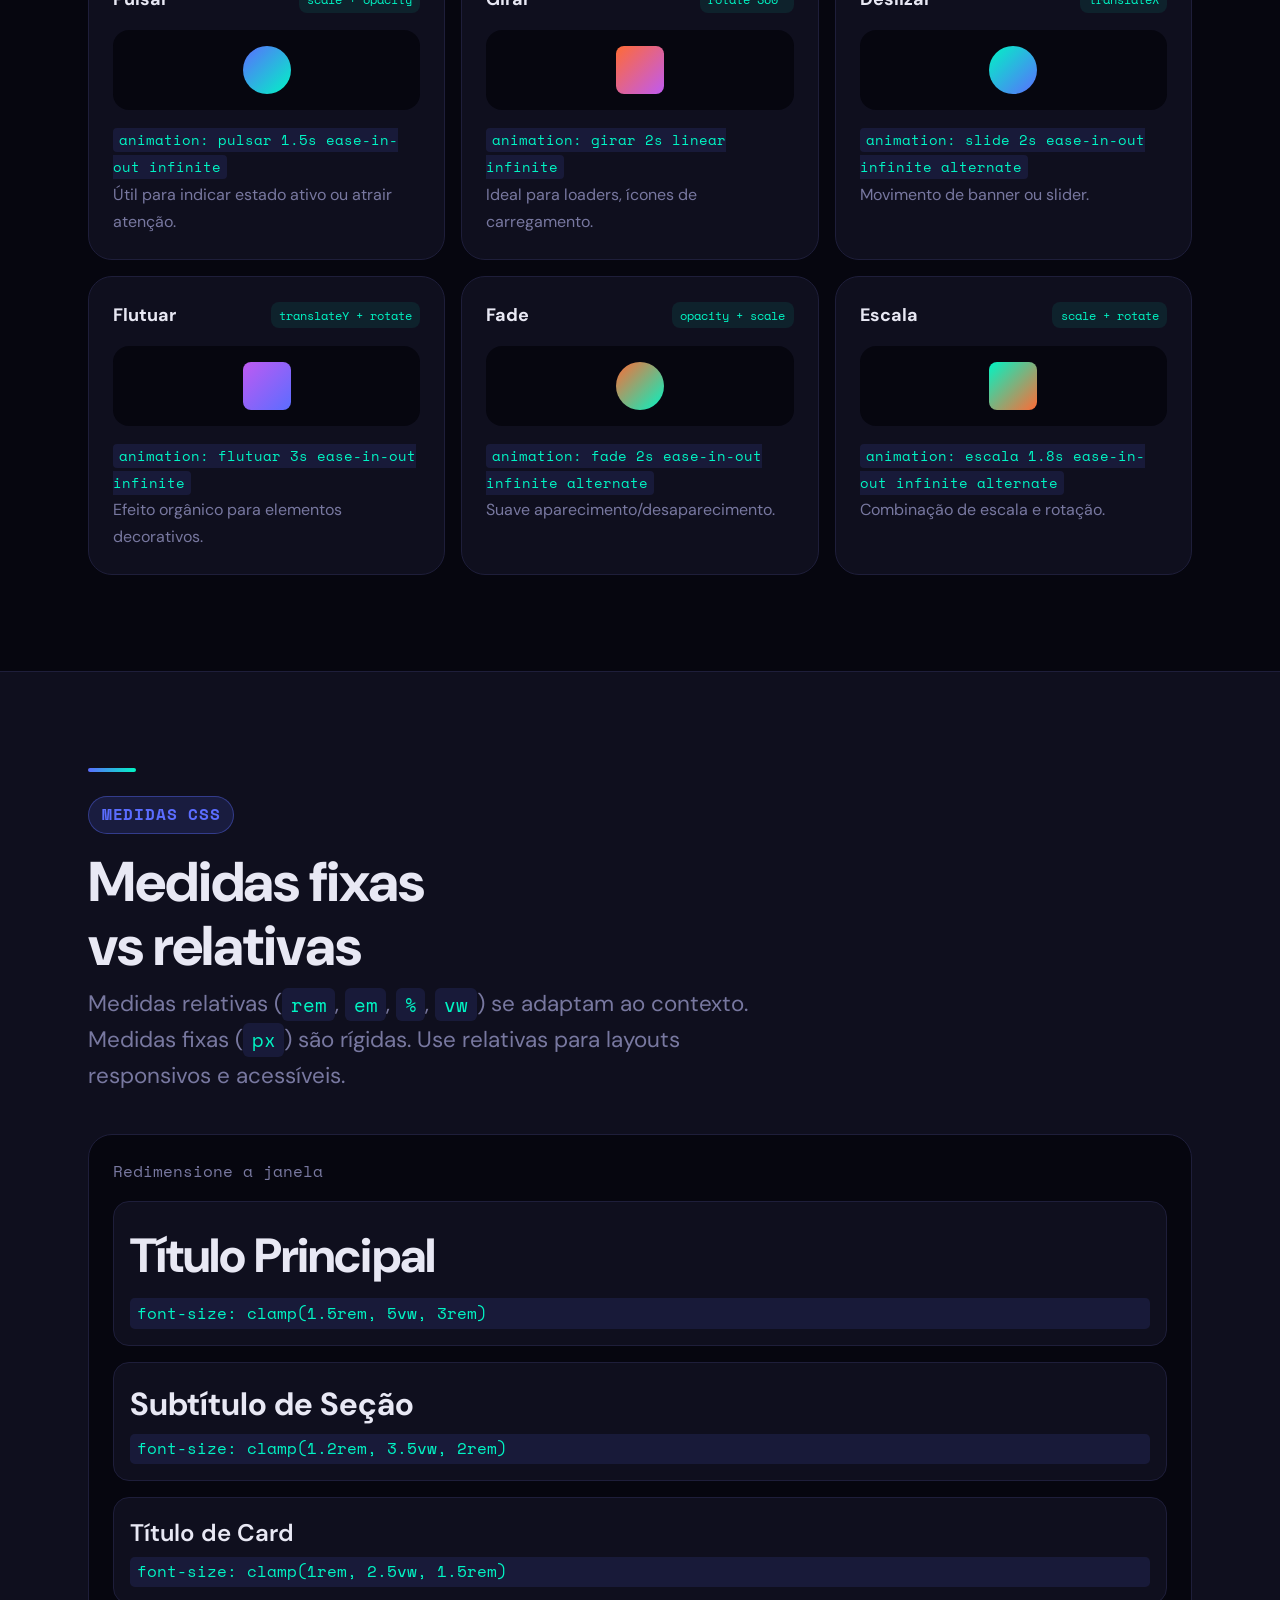
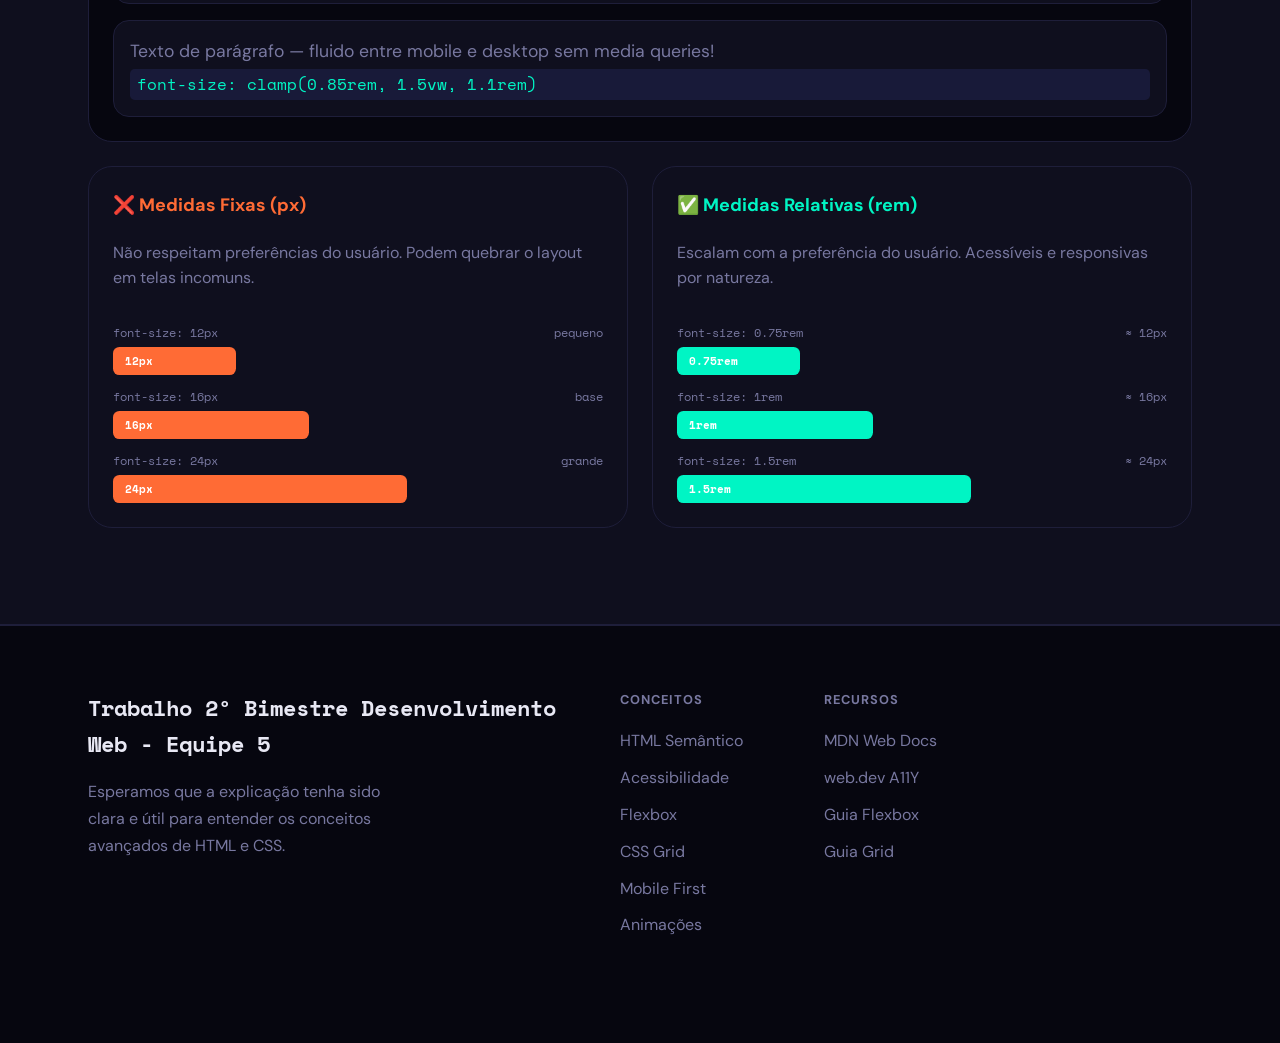
==== commit 596d2468: "att flex wrap" ====
--- a/index.html
+++ b/index.html
@@ -360,7 +360,7 @@
             <div>
               <p class="flex-demo-titulo">row: coloca os itens em linha horizontal </br> flex-start: alinha os itens no topo do container.
                </p>
-              <div class="flex-box flex-box--row flex-box--flex-start" aria-label="Demonstração: itens em linha alinhados ao topo">
+              <div class="flex-box flex-box--row flex-box--flex-start flex-box--wrap" aria-label="Demonstração: itens em linha alinhados ao topo">
                 <div class="flex-item">Item A</div>
                 <div class="flex-item" style="padding-block:1.2rem;">Item B (médio)</div>
                 <div class="flex-item" style="padding-block:1.6rem;">Item C (grande)</div>
@@ -369,7 +369,7 @@
 
               <div>
               <p class="flex-demo-titulo">flex-end: alinha os itens na base do container. </p>
-              <div class="flex-box flex-box--row flex-box--flex-end" aria-label="Demonstração: itens em linha alinhados ao topo">
+              <div class="flex-box flex-box--row flex-box--flex-end flex-box--wrap" aria-label="Demonstração: itens em linha alinhados ao topo">
                 <div class="flex-item">Item A</div>
                 <div class="flex-item" style="padding-block:1.2rem;">Item B (médio)</div>
                 <div class="flex-item" style="padding-block:1.6rem;">Item C (grande)</div>
@@ -379,7 +379,7 @@
 
             <div>
               <p class="flex-demo-titulo"><strong>justify-content:</strong> center + align-items: center</p>
-              <div class="flex-box flex-box--center" aria-label="Demonstração: itens centralizados">
+              <div class="flex-box flex-box--center flex-box--wrap" aria-label="Demonstração: itens centralizados">
                 <div class="flex-item">Centralizado</div>
                 <div class="flex-item">no eixo X e Y</div>
                 <span class="flex-label">center</span>
@@ -388,7 +388,7 @@
 
             <div>
               <p class="flex-demo-titulo">justify-content: space-between</p>
-              <div class="flex-box flex-box--between" aria-label="Demonstração: espaço entre itens">
+              <div class="flex-box flex-box--between flex-box--wrap" aria-label="Demonstração: espaço entre itens">
                 <div class="flex-item flex-item--small">Tag 1</div>
                 <div class="flex-item flex-item--small">Tag 2</div>
                 <div class="flex-item flex-item--small">Tag 3</div>
@@ -413,7 +413,7 @@
 
             <div>
               <p class="flex-demo-titulo">flex-grow: 1 — item cresce para preencher o espaço</p>
-              <div class="flex-box" style="flex-direction:row;align-items:center;" aria-label="Demonstração: item que cresce para preencher espaço disponível">
+              <div class="flex-box flex-box--wrap" style="flex-direction:row;align-items:center;" aria-label="Demonstração: item que cresce para preencher espaço disponível">
                 <div class="flex-item">Fixo</div>
                 <div class="flex-item flex-item--grow">flex-grow: 1 → cresce!</div>
                 <div class="flex-item">Fixo</div>
@@ -433,7 +433,7 @@
 
             <div>
               <p class="flex-demo-titulo">align-self — cada item define seu próprio alinhamento vertical  </p>
-              <div class="flex-box" style="flex-direction: row; align-items: center; height: 10rem;" aria-label="Demonstração: align-self">
+              <div class="flex-box flex-box--wrap" style="flex-direction: row; align-items: center; height: 10rem;" aria-label="Demonstração: align-self">
                 <div class="flex-item" style="align-self: flex-start;">flex-start</div>
                 <div class="flex-item" style="align-self: center;">center</div>
                 <div class="flex-item" style="align-self: flex-end;">flex-end</div>
@@ -449,7 +449,7 @@
                   No HTML: A → B → C → D, mas visualmente aparecem na ordem abaixo
                 </span>
               </p>
-              <div class="flex-box" style="flex-direction: row; gap: 0.5rem;"
+              <div class="flex-box flex-box--wrap" style="flex-direction: row; gap: 0.5rem;"
                   aria-label="Demonstração: order">
                 <div class="flex-item" style="order: 3;">A (order 3)</div>
                 <div class="flex-item flex-item--grow" style="order: 1; background: linear-gradient(135deg,var(--cor-roxo),#9933cc); color:#fff;">B (order 1)</div>
